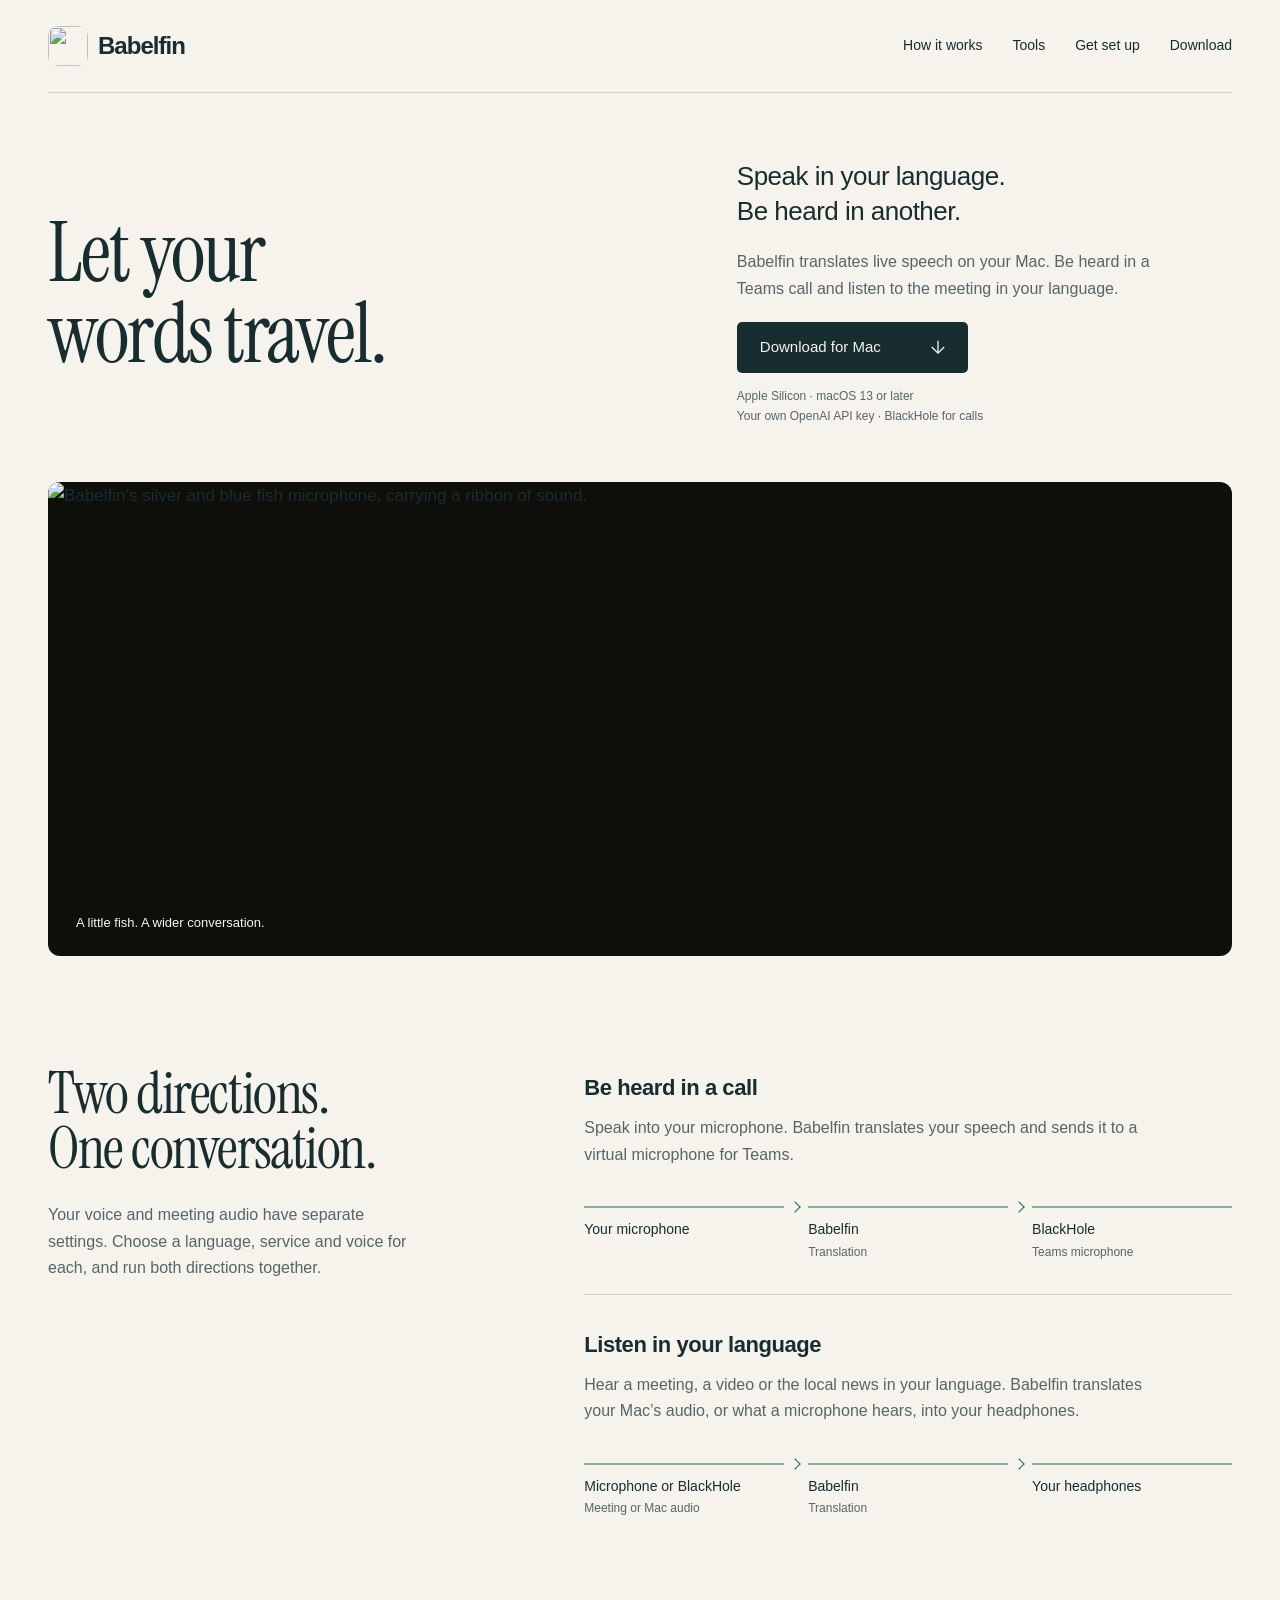
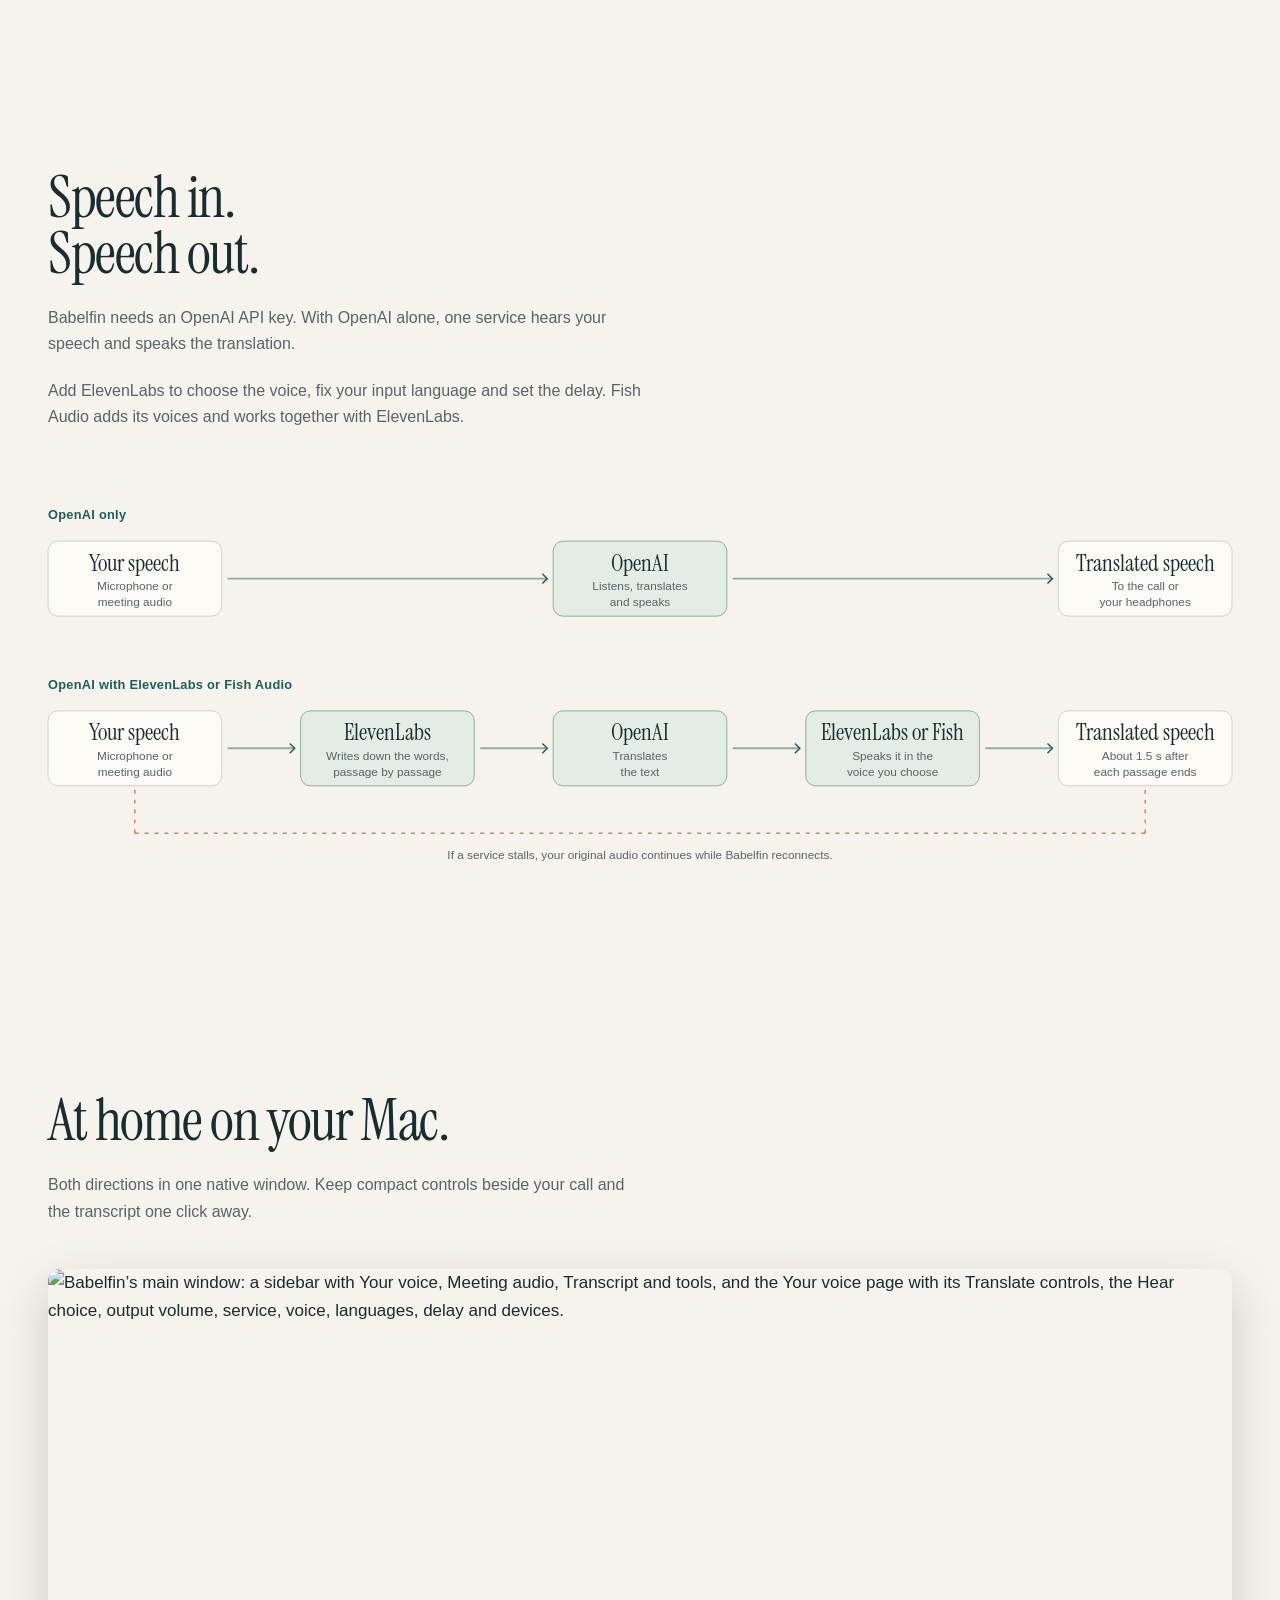
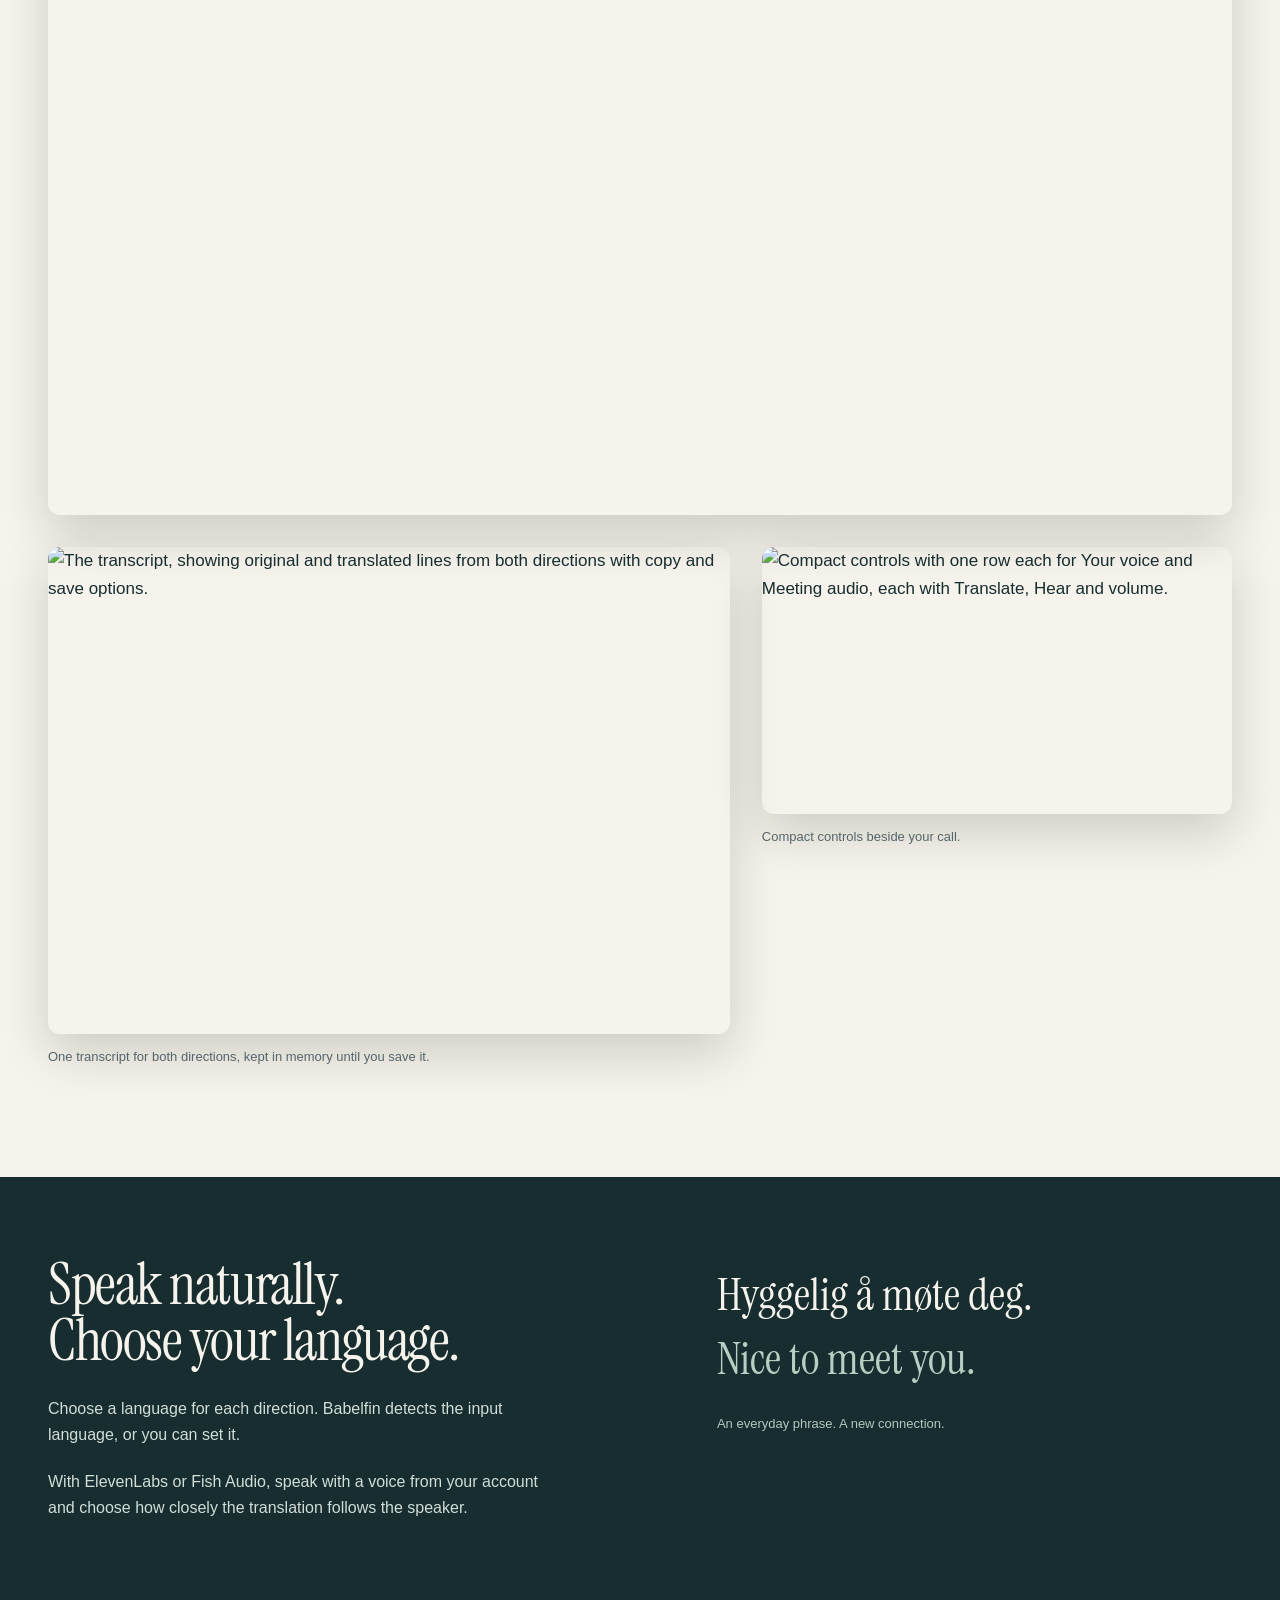
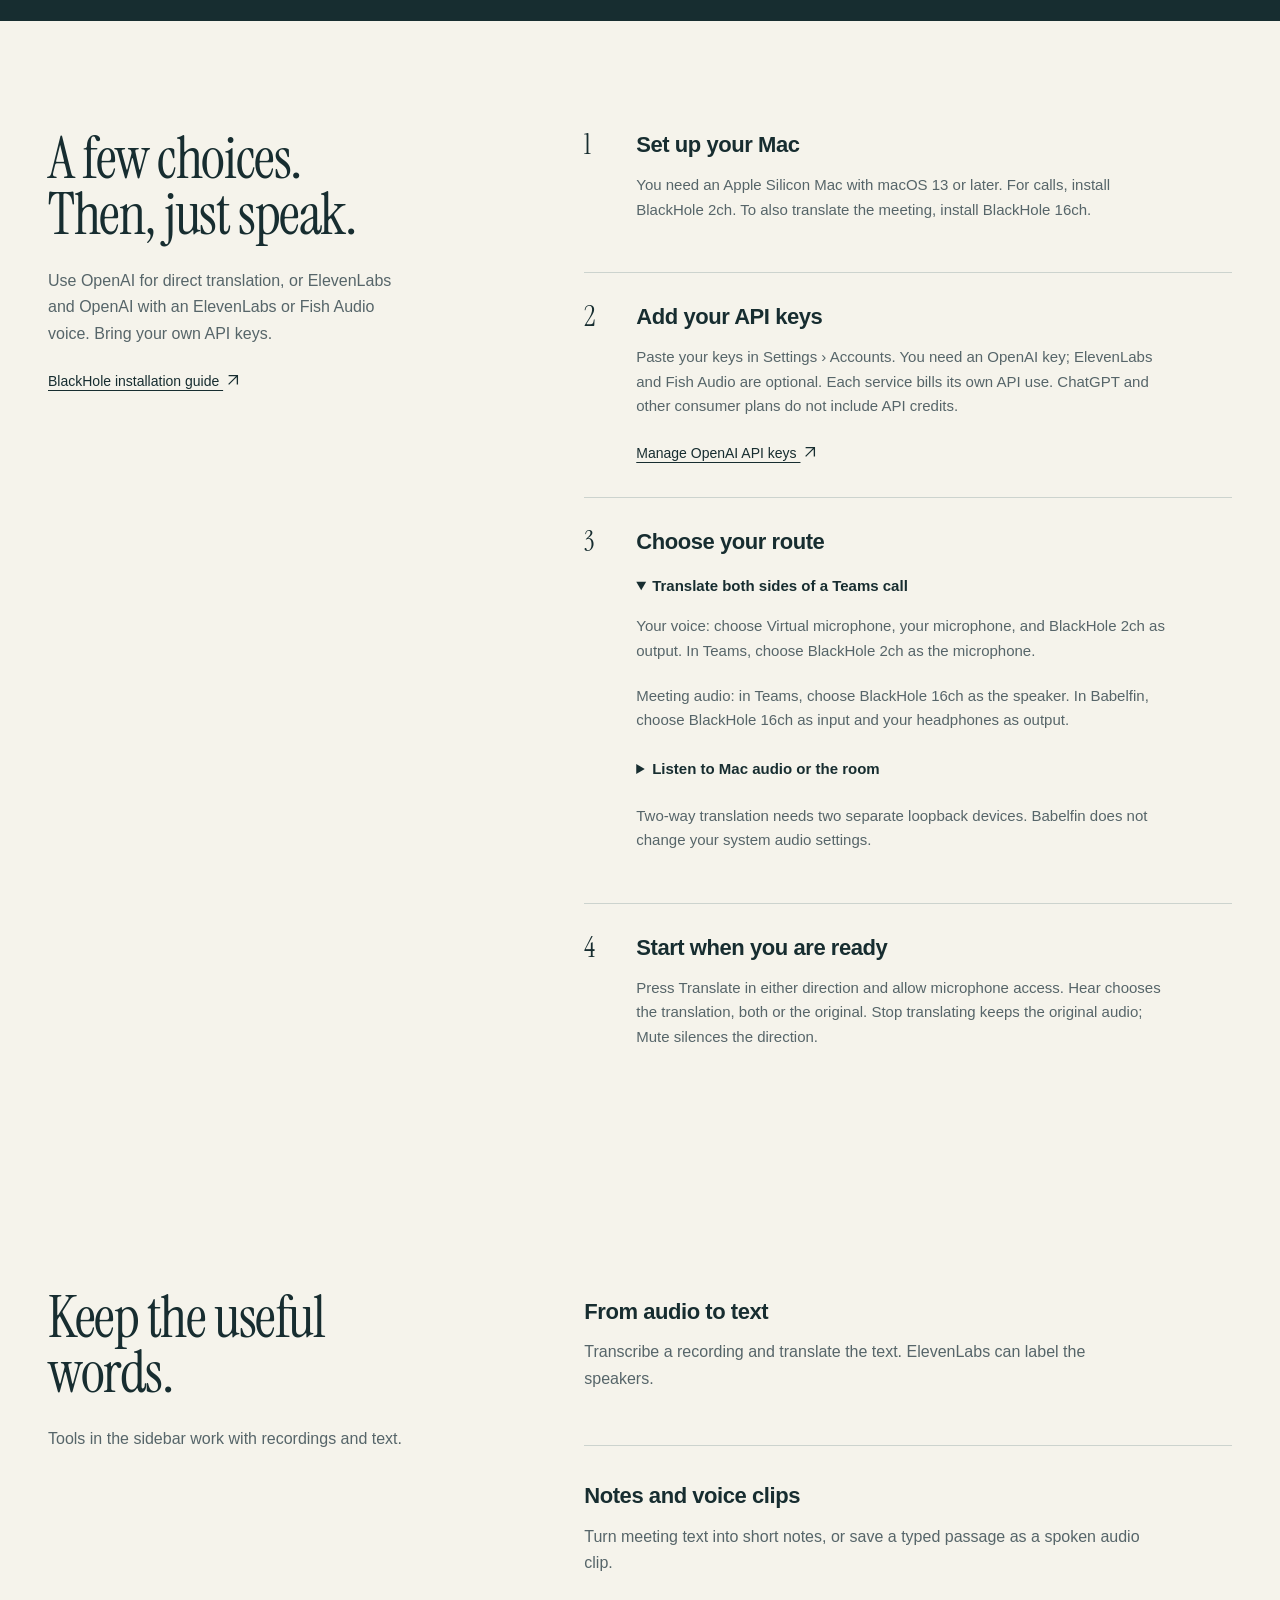
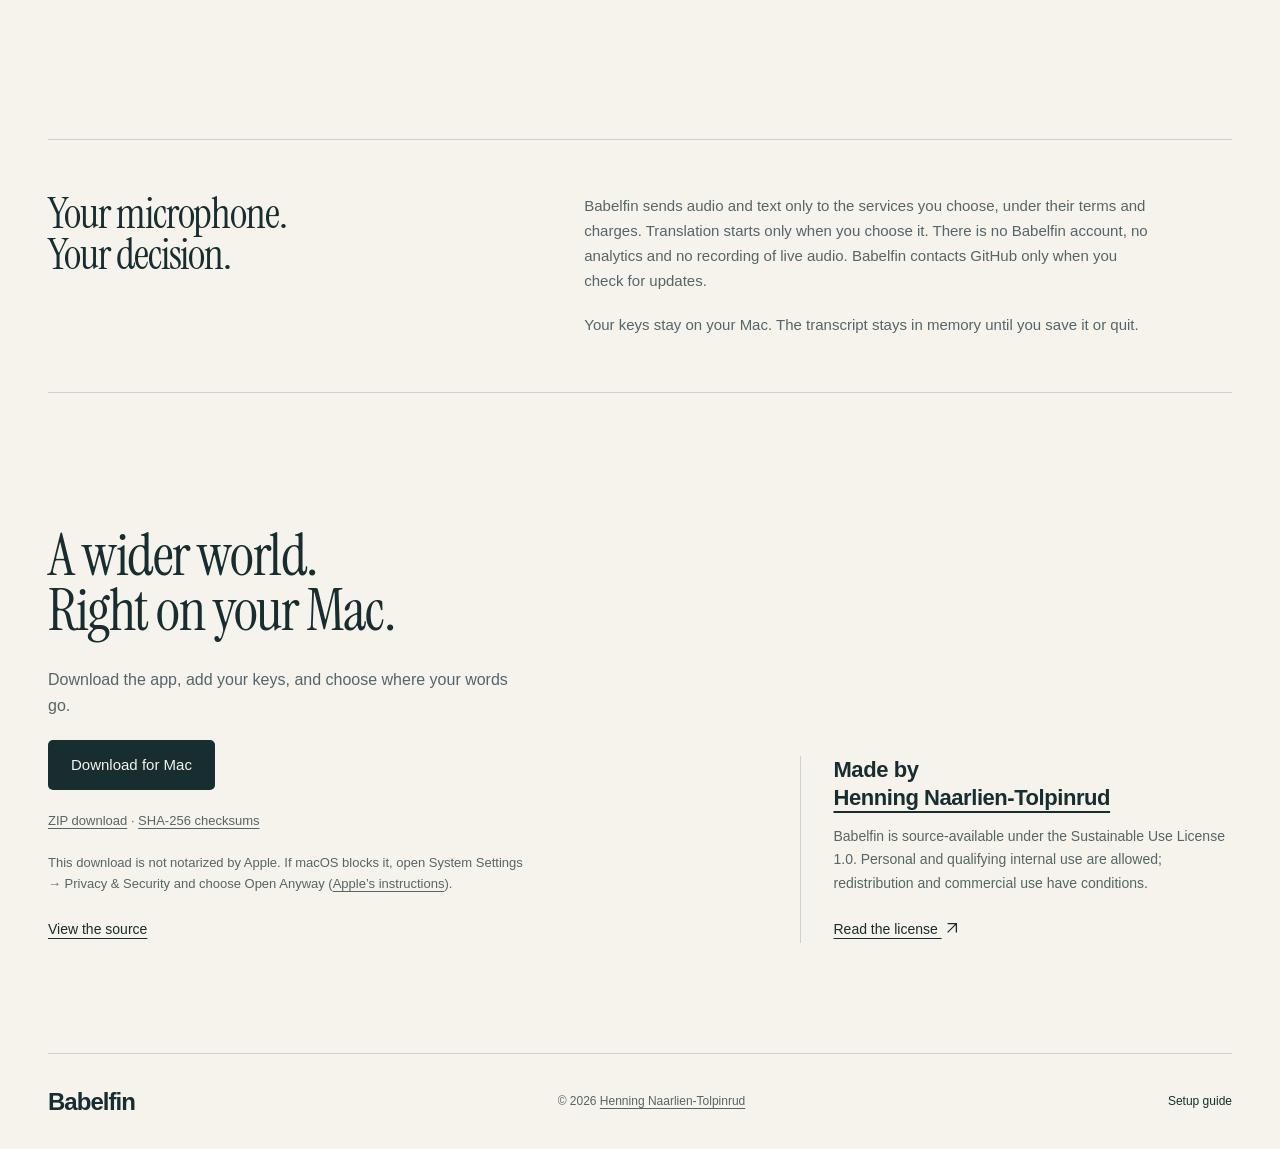
==== site/index.html @ 11cd5588 "Release v0.4.0-build18" ====
<!doctype html>
<html lang="en">
<head>
  <meta charset="utf-8">
  <meta name="viewport" content="width=device-width, initial-scale=1">
  <meta name="description" content="Babelfin translates speech as you speak. A small macOS app for translated microphone audio in Teams, or listening through your headphones.">
  <meta name="theme-color" content="#f5f3eb">
  <meta name="color-scheme" content="light">
  <link rel="canonical" href="https://tm-henningnt.github.io/babelfin/">
  <meta property="og:title" content="Babelfin — Let your words travel.">
  <meta property="og:description" content="Translate your voice and meeting audio with a small, native Mac app.">
  <meta property="og:url" content="https://tm-henningnt.github.io/babelfin/">
  <meta property="og:type" content="website">
  <meta property="og:image" content="https://tm-henningnt.github.io/babelfin/assets/social-card.webp">
  <meta property="og:image:width" content="1200">
  <meta property="og:image:height" content="630">
  <meta property="og:image:alt" content="Babelfin’s silver and blue fish microphone.">
  <meta name="twitter:card" content="summary_large_image">
  <title>Babelfin — Let your words travel.</title>
  <link rel="icon" href="assets/favicon-64.png" type="image/png" sizes="64x64">
  <link rel="apple-touch-icon" href="assets/apple-touch-icon.png" sizes="180x180">
  <link rel="stylesheet" href="styles.css">
</head>
<body>
<a class="skip" href="#main">Skip to content</a>
<header class="masthead wrap">
  <a class="wordmark" href="#" aria-label="Babelfin home"><img src="assets/favicon-64.png" width="40" height="40" alt="">Babelfin</a>
  <nav aria-label="Main navigation"><a href="#how">How it works</a><a href="#tools">Tools</a><a href="#setup">Get set up</a><a href="#release">Download</a></nav>
</header>
<main id="main" tabindex="-1">
  <section class="hero wrap" aria-labelledby="hero-title">
    <div class="hero-copy"><h1 id="hero-title">Let your <span class="heading-line">words travel.</span></h1><div class="hero-intro"><p>Speak in your language.<br>Be heard in another.</p><p class="description">Babelfin translates live speech on your Mac. Be heard in a Teams call and listen to the meeting in your language.</p><a class="button" href="https://github.com/tm-henningnt/babelfin/releases/latest">Download for Mac <svg aria-hidden="true" width="14" height="14" class="down-arrow" viewBox="0 0 16 16" fill="none" stroke="currentColor" stroke-width="1.5"><path d="M3 13 13 3M3 3h10v10"/></svg></a><p class="release-note">Apple Silicon · macOS 13 or later<br>Your own OpenAI API key · BlackHole for calls</p></div></div>
    <figure class="hero-art"><img src="assets/homepage-hero.webp" fetchpriority="high" decoding="async" width="1536" height="1024" alt="Babelfin’s silver and blue fish microphone, carrying a ribbon of sound."><figcaption>A little fish. A wider conversation.</figcaption></figure>
  </section>
  <section id="how" class="how wrap section" aria-labelledby="how-title">
    <div class="section-intro"><h2 id="how-title">Two directions. <span class="heading-line">One conversation.</span></h2><p>Your voice and meeting audio have separate settings. Choose a language, service and voice for each, and run both directions together.</p></div>
    <div class="routes">
      <article><h3>Be heard in a call</h3><p>Speak into your microphone. Babelfin translates your speech and sends it to a virtual microphone for Teams.</p><ol class="signal" aria-label="Teams audio route"><li>Your microphone</li><li>Babelfin <small>Translation</small></li><li>BlackHole <small>Teams microphone</small></li></ol></article>
      <article><h3>Listen in your language</h3><p>Hear a meeting, a video or the local news in your language. Babelfin translates your Mac’s audio, or what a microphone hears, into your headphones.</p><ol class="signal" aria-label="Local listening route"><li>Microphone or BlackHole <small>Meeting or Mac audio</small></li><li>Babelfin <small>Translation</small></li><li>Your headphones</li></ol></article>
    </div>
  </section>
  <section id="loop" class="loop wrap section" aria-labelledby="loop-title"><div class="loop-intro"><h2 id="loop-title">Speech in. <span class="heading-line">Speech out.</span></h2><p>Babelfin needs an OpenAI API key. With OpenAI alone, one service hears your speech and speaks the translation.</p><p>Add ElevenLabs to choose the voice, fix your input language and set the delay. Fish Audio adds its voices and works together with ElevenLabs.</p></div><figure class="loop-figure">
<svg class="loop-wide" viewBox="0 0 1200 400" role="img" aria-labelledby="loop-wide-title loop-wide-desc">
<title id="loop-wide-title">How Babelfin translates speech</title>
<desc id="loop-wide-desc">With OpenAI only, OpenAI hears your speech and speaks the translation. With ElevenLabs or Fish Audio, ElevenLabs writes down your words passage by passage, OpenAI translates the text, and an ElevenLabs or Fish Audio voice speaks it. If a service stalls, the original audio continues while Babelfin reconnects.</desc>
<text class="loop-lane" x="0" y="42">OpenAI only</text>
<text class="loop-lane" x="0" y="214">OpenAI with ElevenLabs or Fish Audio</text>
<line class="loop-wire" x1="182.0" y1="102.0" x2="506.0" y2="102.0"/>
<path class="loop-chevron" d="M501.0 97.0 L506.0 102.0 L501.0 107.0"/>
<g class="loop-dot loop-audio loop-move-x" style="--d:306.0px;animation-delay:0.00s"><circle cx="188.0" cy="102.0" r="4"/></g>
<g class="loop-dot loop-audio loop-move-x" style="--d:306.0px;animation-delay:-0.80s"><circle cx="188.0" cy="102.0" r="4"/></g>
<g class="loop-dot loop-audio loop-move-x" style="--d:306.0px;animation-delay:-1.60s"><circle cx="188.0" cy="102.0" r="4"/></g>
<line class="loop-wire" x1="694.0" y1="102.0" x2="1018.0" y2="102.0"/>
<path class="loop-chevron" d="M1013.0 97.0 L1018.0 102.0 L1013.0 107.0"/>
<g class="loop-dot loop-audio loop-move-x" style="--d:306.0px;animation-delay:0.35s"><circle cx="700.0" cy="102.0" r="4"/></g>
<g class="loop-dot loop-audio loop-move-x" style="--d:306.0px;animation-delay:-0.45s"><circle cx="700.0" cy="102.0" r="4"/></g>
<g class="loop-dot loop-audio loop-move-x" style="--d:306.0px;animation-delay:-1.25s"><circle cx="700.0" cy="102.0" r="4"/></g>
<rect class="loop-node" x="0.0" y="64" width="176" height="76" rx="10"/>
<text class="loop-title" x="88.0" y="94" text-anchor="middle">Your speech</text>
<text class="loop-caption" x="88.0" y="114" text-anchor="middle">Microphone or</text>
<text class="loop-caption" x="88.0" y="130" text-anchor="middle">meeting audio</text>
<rect class="loop-node loop-key" x="512.0" y="64" width="176" height="76" rx="10"/>
<text class="loop-title" x="600.0" y="94" text-anchor="middle">OpenAI</text>
<text class="loop-caption" x="600.0" y="114" text-anchor="middle">Listens, translates</text>
<text class="loop-caption" x="600.0" y="130" text-anchor="middle">and speaks</text>
<rect class="loop-node" x="1024.0" y="64" width="176" height="76" rx="10"/>
<text class="loop-title" x="1112.0" y="94" text-anchor="middle">Translated speech</text>
<text class="loop-caption" x="1112.0" y="114" text-anchor="middle">To the call or</text>
<text class="loop-caption" x="1112.0" y="130" text-anchor="middle">your headphones</text>
<line class="loop-wire" x1="182.0" y1="274.0" x2="250.0" y2="274.0"/>
<path class="loop-chevron" d="M245.0 269.0 L250.0 274.0 L245.0 279.0"/>
<g class="loop-dot loop-audio loop-move-x" style="--d:50.0px;animation-delay:0.00s"><circle cx="188.0" cy="274.0" r="4"/></g>
<g class="loop-dot loop-audio loop-move-x" style="--d:50.0px;animation-delay:-0.80s"><circle cx="188.0" cy="274.0" r="4"/></g>
<g class="loop-dot loop-audio loop-move-x" style="--d:50.0px;animation-delay:-1.60s"><circle cx="188.0" cy="274.0" r="4"/></g>
<line class="loop-wire" x1="438.0" y1="274.0" x2="506.0" y2="274.0"/>
<path class="loop-chevron" d="M501.0 269.0 L506.0 274.0 L501.0 279.0"/>
<g class="loop-dot loop-text loop-move-x" style="--d:50.0px;animation-delay:0.35s"><rect x="435.0" y="271.5" width="18" height="5" rx="2.5"/></g>
<g class="loop-dot loop-text loop-move-x" style="--d:50.0px;animation-delay:-0.45s"><rect x="435.0" y="271.5" width="18" height="5" rx="2.5"/></g>
<g class="loop-dot loop-text loop-move-x" style="--d:50.0px;animation-delay:-1.25s"><rect x="435.0" y="271.5" width="18" height="5" rx="2.5"/></g>
<line class="loop-wire" x1="694.0" y1="274.0" x2="762.0" y2="274.0"/>
<path class="loop-chevron" d="M757.0 269.0 L762.0 274.0 L757.0 279.0"/>
<g class="loop-dot loop-translated loop-move-x" style="--d:50.0px;animation-delay:0.70s"><rect x="691.0" y="271.5" width="18" height="5" rx="2.5"/></g>
<g class="loop-dot loop-translated loop-move-x" style="--d:50.0px;animation-delay:-0.10s"><rect x="691.0" y="271.5" width="18" height="5" rx="2.5"/></g>
<g class="loop-dot loop-translated loop-move-x" style="--d:50.0px;animation-delay:-0.90s"><rect x="691.0" y="271.5" width="18" height="5" rx="2.5"/></g>
<line class="loop-wire" x1="950.0" y1="274.0" x2="1018.0" y2="274.0"/>
<path class="loop-chevron" d="M1013.0 269.0 L1018.0 274.0 L1013.0 279.0"/>
<g class="loop-dot loop-audio loop-move-x" style="--d:50.0px;animation-delay:1.05s"><circle cx="956.0" cy="274.0" r="4"/></g>
<g class="loop-dot loop-audio loop-move-x" style="--d:50.0px;animation-delay:0.25s"><circle cx="956.0" cy="274.0" r="4"/></g>
<g class="loop-dot loop-audio loop-move-x" style="--d:50.0px;animation-delay:-0.55s"><circle cx="956.0" cy="274.0" r="4"/></g>
<rect class="loop-node" x="0.0" y="236" width="176" height="76" rx="10"/>
<text class="loop-title" x="88.0" y="266" text-anchor="middle">Your speech</text>
<text class="loop-caption" x="88.0" y="286" text-anchor="middle">Microphone or</text>
<text class="loop-caption" x="88.0" y="302" text-anchor="middle">meeting audio</text>
<rect class="loop-node loop-key" x="256.0" y="236" width="176" height="76" rx="10"/>
<text class="loop-title" x="344.0" y="266" text-anchor="middle">ElevenLabs</text>
<text class="loop-caption" x="344.0" y="286" text-anchor="middle">Writes down the words,</text>
<text class="loop-caption" x="344.0" y="302" text-anchor="middle">passage by passage</text>
<rect class="loop-node loop-key" x="512.0" y="236" width="176" height="76" rx="10"/>
<text class="loop-title" x="600.0" y="266" text-anchor="middle">OpenAI</text>
<text class="loop-caption" x="600.0" y="286" text-anchor="middle">Translates</text>
<text class="loop-caption" x="600.0" y="302" text-anchor="middle">the text</text>
<rect class="loop-node loop-key" x="768.0" y="236" width="176" height="76" rx="10"/>
<text class="loop-title" x="856.0" y="266" text-anchor="middle">ElevenLabs or Fish</text>
<text class="loop-caption" x="856.0" y="286" text-anchor="middle">Speaks it in the</text>
<text class="loop-caption" x="856.0" y="302" text-anchor="middle">voice you choose</text>
<rect class="loop-node" x="1024.0" y="236" width="176" height="76" rx="10"/>
<text class="loop-title" x="1112.0" y="266" text-anchor="middle">Translated speech</text>
<text class="loop-caption" x="1112.0" y="286" text-anchor="middle">About 1.5 s after</text>
<text class="loop-caption" x="1112.0" y="302" text-anchor="middle">each passage ends</text>
<line class="loop-original" x1="88.0" y1="360" x2="1112.0" y2="360"/>
<line class="loop-original" x1="88.0" y1="316" x2="88.0" y2="360"/>
<line class="loop-original" x1="1112.0" y1="360" x2="1112.0" y2="316"/>
<text class="loop-caption" x="600.0" y="386" text-anchor="middle">If a service stalls, your original audio continues while Babelfin reconnects.</text>
</svg>
<svg class="loop-narrow" viewBox="0 0 340 714" role="img" aria-labelledby="loop-narrow-title loop-narrow-desc">
<title id="loop-narrow-title">How Babelfin translates speech</title>
<desc id="loop-narrow-desc">With OpenAI only, OpenAI hears your speech and speaks the translation. With ElevenLabs or Fish Audio, ElevenLabs writes down your words passage by passage, OpenAI translates the text, and an ElevenLabs or Fish Audio voice speaks it. If a service stalls, the original audio continues while Babelfin reconnects.</desc>
<text class="loop-lane" x="0" y="22">OpenAI only</text>
<text class="loop-lane" x="182" y="22">With ElevenLabs or Fish</text>
<line class="loop-wire" x1="79.0" y1="130" x2="79.0" y2="294"/>
<path class="loop-chevron" d="M74.0 289 L79.0 294 L84.0 289"/>
<g class="loop-dot loop-audio loop-move-y" style="--d:146px;animation-delay:0.00s"><circle cx="79.0" cy="136" r="4"/></g>
<g class="loop-dot loop-audio loop-move-y" style="--d:146px;animation-delay:-0.80s"><circle cx="79.0" cy="136" r="4"/></g>
<g class="loop-dot loop-audio loop-move-y" style="--d:146px;animation-delay:-1.60s"><circle cx="79.0" cy="136" r="4"/></g>
<line class="loop-wire" x1="79.0" y1="390" x2="79.0" y2="554"/>
<path class="loop-chevron" d="M74.0 549 L79.0 554 L84.0 549"/>
<g class="loop-dot loop-audio loop-move-y" style="--d:146px;animation-delay:0.35s"><circle cx="79.0" cy="396" r="4"/></g>
<g class="loop-dot loop-audio loop-move-y" style="--d:146px;animation-delay:-0.45s"><circle cx="79.0" cy="396" r="4"/></g>
<g class="loop-dot loop-audio loop-move-y" style="--d:146px;animation-delay:-1.25s"><circle cx="79.0" cy="396" r="4"/></g>
<rect class="loop-node" x="0" y="40" width="158" height="84" rx="10"/>
<text class="loop-title" x="79.0" y="70" text-anchor="middle">Your speech</text>
<text class="loop-caption" x="79.0" y="90" text-anchor="middle">Microphone or</text>
<text class="loop-caption" x="79.0" y="106" text-anchor="middle">meeting audio</text>
<rect class="loop-node loop-key" x="0" y="300" width="158" height="84" rx="10"/>
<text class="loop-title" x="79.0" y="330" text-anchor="middle">OpenAI</text>
<text class="loop-caption" x="79.0" y="350" text-anchor="middle">Listens, translates</text>
<text class="loop-caption" x="79.0" y="366" text-anchor="middle">and speaks</text>
<rect class="loop-node" x="0" y="560" width="158" height="84" rx="10"/>
<text class="loop-title" x="79.0" y="590" text-anchor="middle">Translated speech</text>
<text class="loop-caption" x="79.0" y="610" text-anchor="middle">To the call or</text>
<text class="loop-caption" x="79.0" y="626" text-anchor="middle">your headphones</text>
<line class="loop-wire" x1="261.0" y1="130" x2="261.0" y2="164"/>
<path class="loop-chevron" d="M256.0 159 L261.0 164 L266.0 159"/>
<g class="loop-dot loop-audio loop-move-y" style="--d:16px;animation-delay:0.00s"><circle cx="261.0" cy="136" r="4"/></g>
<g class="loop-dot loop-audio loop-move-y" style="--d:16px;animation-delay:-0.80s"><circle cx="261.0" cy="136" r="4"/></g>
<g class="loop-dot loop-audio loop-move-y" style="--d:16px;animation-delay:-1.60s"><circle cx="261.0" cy="136" r="4"/></g>
<line class="loop-wire" x1="261.0" y1="260" x2="261.0" y2="294"/>
<path class="loop-chevron" d="M256.0 289 L261.0 294 L266.0 289"/>
<g class="loop-dot loop-text loop-move-y" style="--d:16px;animation-delay:0.35s"><rect x="258.5" y="257" width="5" height="18" rx="2.5"/></g>
<g class="loop-dot loop-text loop-move-y" style="--d:16px;animation-delay:-0.45s"><rect x="258.5" y="257" width="5" height="18" rx="2.5"/></g>
<g class="loop-dot loop-text loop-move-y" style="--d:16px;animation-delay:-1.25s"><rect x="258.5" y="257" width="5" height="18" rx="2.5"/></g>
<line class="loop-wire" x1="261.0" y1="390" x2="261.0" y2="424"/>
<path class="loop-chevron" d="M256.0 419 L261.0 424 L266.0 419"/>
<g class="loop-dot loop-translated loop-move-y" style="--d:16px;animation-delay:0.70s"><rect x="258.5" y="387" width="5" height="18" rx="2.5"/></g>
<g class="loop-dot loop-translated loop-move-y" style="--d:16px;animation-delay:-0.10s"><rect x="258.5" y="387" width="5" height="18" rx="2.5"/></g>
<g class="loop-dot loop-translated loop-move-y" style="--d:16px;animation-delay:-0.90s"><rect x="258.5" y="387" width="5" height="18" rx="2.5"/></g>
<line class="loop-wire" x1="261.0" y1="520" x2="261.0" y2="554"/>
<path class="loop-chevron" d="M256.0 549 L261.0 554 L266.0 549"/>
<g class="loop-dot loop-audio loop-move-y" style="--d:16px;animation-delay:1.05s"><circle cx="261.0" cy="526" r="4"/></g>
<g class="loop-dot loop-audio loop-move-y" style="--d:16px;animation-delay:0.25s"><circle cx="261.0" cy="526" r="4"/></g>
<g class="loop-dot loop-audio loop-move-y" style="--d:16px;animation-delay:-0.55s"><circle cx="261.0" cy="526" r="4"/></g>
<rect class="loop-node" x="182" y="40" width="158" height="84" rx="10"/>
<text class="loop-title" x="261.0" y="70" text-anchor="middle">Your speech</text>
<text class="loop-caption" x="261.0" y="90" text-anchor="middle">Microphone or</text>
<text class="loop-caption" x="261.0" y="106" text-anchor="middle">meeting audio</text>
<rect class="loop-node loop-key" x="182" y="170" width="158" height="84" rx="10"/>
<text class="loop-title" x="261.0" y="200" text-anchor="middle">ElevenLabs</text>
<text class="loop-caption" x="261.0" y="220" text-anchor="middle">Writes down the words,</text>
<text class="loop-caption" x="261.0" y="236" text-anchor="middle">passage by passage</text>
<rect class="loop-node loop-key" x="182" y="300" width="158" height="84" rx="10"/>
<text class="loop-title" x="261.0" y="330" text-anchor="middle">OpenAI</text>
<text class="loop-caption" x="261.0" y="350" text-anchor="middle">Translates</text>
<text class="loop-caption" x="261.0" y="366" text-anchor="middle">the text</text>
<rect class="loop-node loop-key" x="182" y="430" width="158" height="84" rx="10"/>
<text class="loop-title" x="261.0" y="460" text-anchor="middle">ElevenLabs or Fish</text>
<text class="loop-caption" x="261.0" y="480" text-anchor="middle">Speaks it in the</text>
<text class="loop-caption" x="261.0" y="496" text-anchor="middle">voice you choose</text>
<rect class="loop-node" x="182" y="560" width="158" height="84" rx="10"/>
<text class="loop-title" x="261.0" y="590" text-anchor="middle">Translated speech</text>
<text class="loop-caption" x="261.0" y="610" text-anchor="middle">About 1.5 s after</text>
<text class="loop-caption" x="261.0" y="626" text-anchor="middle">each passage ends</text>
<text class="loop-caption" x="170.0" y="674" text-anchor="middle">If a service stalls, your original</text>
<text class="loop-caption" x="170.0" y="690" text-anchor="middle">audio continues while Babelfin reconnects.</text>
</svg>
</figure></section>
  <section id="app" class="app-shots wrap section" aria-labelledby="app-title"><div class="shots-intro"><h2 id="app-title">At home on your Mac.</h2><p>Both directions in one native window. Keep compact controls beside your call and the transcript one click away.</p></div><figure class="shot"><img src="assets/screenshot-main.webp" loading="lazy" decoding="async" width="1960" height="1400" alt="Babelfin’s main window: a sidebar with Your voice, Meeting audio, Transcript and tools, and the Your voice page with its Translate controls, the Hear choice, output volume, service, voice, languages, delay and devices."></figure><div class="shot-row"><figure class="shot"><img src="assets/screenshot-transcript.webp" loading="lazy" decoding="async" width="1960" height="1400" alt="The transcript, showing original and translated lines from both directions with copy and save options."><figcaption>One transcript for both directions, kept in memory until you save it.</figcaption></figure><figure class="shot"><img src="assets/screenshot-compact.webp" loading="lazy" decoding="async" width="880" height="500" alt="Compact controls with one row each for Your voice and Meeting audio, each with Translate, Hear and volume."><figcaption>Compact controls beside your call.</figcaption></figure></div></section>
  <section class="language-band" aria-labelledby="languages-title"><div class="wrap language-inner"><div><h2 id="languages-title">Speak naturally. <span class="heading-line">Choose your language.</span></h2><p>Choose a language for each direction. Babelfin detects the input language, or you can set it.</p><p>With ElevenLabs or Fish Audio, speak with a voice from your account and choose how closely the translation follows the speaker.</p></div><div class="translation-example"><p lang="no">Hyggelig å møte deg.</p><p lang="en">Nice to meet you.</p><p class="small">An everyday phrase. A new connection.</p></div></div></section>
  <section id="setup" class="setup wrap section" aria-labelledby="setup-title">
    <div class="section-intro"><h2 id="setup-title">A few choices. <span class="heading-line">Then, just speak.</span></h2><p>Use OpenAI for direct translation, or ElevenLabs and OpenAI with an ElevenLabs or Fish Audio voice. Bring your own API keys.</p><a class="text-link" href="https://github.com/ExistentialAudio/BlackHole#installation-instructions">BlackHole installation guide <svg aria-hidden="true" width="14" height="14" viewBox="0 0 16 16" fill="none" stroke="currentColor" stroke-width="1.5"><path d="M3 13 13 3M3 3h10v10"/></svg></a></div>
    <div class="steps"><article><span class="step-number" aria-hidden="true">1</span><div><h3>Set up your Mac</h3><p>You need an Apple Silicon Mac with macOS 13 or later. For calls, install BlackHole 2ch. To also translate the meeting, install BlackHole 16ch.</p></div></article><article><span class="step-number" aria-hidden="true">2</span><div><h3>Add your API keys</h3><p>Paste your keys in Settings › Accounts. You need an OpenAI key; ElevenLabs and Fish Audio are optional. Each service bills its own API use. ChatGPT and other consumer plans do not include API credits.</p><a class="text-link" href="https://platform.openai.com/api-keys">Manage OpenAI API keys <svg aria-hidden="true" width="14" height="14" viewBox="0 0 16 16" fill="none" stroke="currentColor" stroke-width="1.5"><path d="M3 13 13 3M3 3h10v10"/></svg></a></div></article><article><span class="step-number" aria-hidden="true">3</span><div><h3>Choose your route</h3><details open><summary>Translate both sides of a Teams call</summary><p>Your voice: choose Virtual microphone, your microphone, and BlackHole 2ch as output. In Teams, choose BlackHole 2ch as the microphone.</p><p>Meeting audio: in Teams, choose BlackHole 16ch as the speaker. In Babelfin, choose BlackHole 16ch as input and your headphones as output.</p></details><details><summary>Listen to Mac audio or the room</summary><p>Under Meeting audio, choose your headphones as output. To translate a video or other Mac audio, send it to BlackHole and choose BlackHole as input. To translate a TV or radio in the room, choose your microphone.</p></details><p class="small">Two-way translation needs two separate loopback devices. Babelfin does not change your system audio settings.</p></div></article><article><span class="step-number" aria-hidden="true">4</span><div><h3>Start when you are ready</h3><p>Press Translate in either direction and allow microphone access. Hear chooses the translation, both or the original. Stop translating keeps the original audio; Mute silences the direction.</p></div></article></div>
  </section>
  <section id="tools" class="tools wrap section" aria-labelledby="tools-title"><div class="section-intro"><h2 id="tools-title">Keep the useful words.</h2><p>Tools in the sidebar work with recordings and text.</p></div><div class="routes"><article><h3>From audio to text</h3><p>Transcribe a recording and translate the text. ElevenLabs can label the speakers.</p></article><article><h3>Notes and voice clips</h3><p>Turn meeting text into short notes, or save a typed passage as a spoken audio clip.</p></article></div></section>
  <section class="privacy wrap" aria-labelledby="privacy-title"><h2 id="privacy-title">Your microphone. <span class="heading-line">Your decision.</span></h2><div><p>Babelfin sends audio and text only to the services you choose, under their terms and charges. Translation starts only when you choose it. There is no Babelfin account, no analytics and no recording of live audio. Babelfin contacts GitHub only when you check for updates.</p><p>Your keys stay on your Mac. The transcript stays in memory until you save it or quit.</p></div></section>
  <section id="release" class="release wrap section" aria-labelledby="release-title"><div><h2 id="release-title">A wider world. <span class="heading-line">Right on your Mac.</span></h2><p>Download the app, add your keys, and choose where your words go.</p><p><a class="button" href="https://github.com/tm-henningnt/babelfin/releases/latest">Download for Mac</a></p><p class="small"><a href="https://github.com/tm-henningnt/babelfin/releases/latest#zip">ZIP download</a> · <a href="https://github.com/tm-henningnt/babelfin/releases/latest#checksums">SHA-256 checksums</a></p><p class="small" data-release-security>This download is not notarized by Apple. If macOS blocks it, open System Settings → Privacy &amp; Security and choose Open Anyway (<a href="https://support.apple.com/102445">Apple’s instructions</a>).</p><a class="text-link" href="https://github.com/tm-henningnt/babelfin">View the source</a></div><aside><h3>Made by <span class="heading-line"><a href="https://henning.tolpinrud.no/">Henning Naarlien-Tolpinrud</a></span></h3><p>Babelfin is source-available under the Sustainable Use License 1.0. Personal and qualifying internal use are allowed; redistribution and commercial use have conditions.</p><a class="text-link" href="LICENSE.txt">Read the license <svg aria-hidden="true" width="14" height="14" viewBox="0 0 16 16" fill="none" stroke="currentColor" stroke-width="1.5"><path d="M3 13 13 3M3 3h10v10"/></svg></a></aside></section>
</main>
<footer class="wrap"><a class="wordmark" href="#">Babelfin</a><p>© 2026 <a href="https://henning.tolpinrud.no/">Henning Naarlien-Tolpinrud</a></p><a href="#setup">Setup guide</a></footer>
</body>
</html>
---- site/styles.css ----
@font-face{font-family:Instrument Serif;src:url(fonts/InstrumentSerif-Regular.ttf) format('truetype');font-display:swap;font-style:normal;font-weight:400}
:root{--paper:#f5f3eb;--ink:#172d30;--muted:#566569;--line:#ccd3ce;--teal:#215e60;--light:#e3ece5;--serif:"Instrument Serif",serif;--sans:-apple-system,BlinkMacSystemFont,"Segoe UI",sans-serif}
*{box-sizing:border-box}html{scroll-behavior:smooth;scroll-padding-top:2rem}body{margin:0;background:var(--paper);color:var(--ink);font:17px/1.65 var(--sans);-webkit-font-smoothing:antialiased}a{color:inherit;text-underline-offset:.25em}a:hover{color:var(--teal)}a:focus-visible,summary:focus-visible{outline:3px solid #b46c22;outline-offset:5px}::selection{background:#d3dfd2}.wrap{width:min(1280px,calc(100% - 96px));margin-inline:auto}.skip{position:absolute;top:-100px;left:20px;padding:10px;background:var(--paper);z-index:5}.skip:focus{top:10px}.masthead{display:flex;justify-content:space-between;align-items:center;padding-block:26px;border-bottom:1px solid var(--line)}.wordmark{display:inline-flex;gap:10px;align-items:center;text-decoration:none;font-size:24px;font-weight:650;letter-spacing:-.04em}.wordmark img{border-radius:10px}nav{display:flex;gap:30px;font-size:14px}nav a{text-decoration:none}nav a:hover{text-decoration:underline}.hero{padding-top:66px}.hero-copy{display:grid;grid-template-columns:1.2fr 1fr;gap:8%;align-items:center;margin-bottom:56px}h1,h2{font-family:var(--serif);font-weight:400;line-height:.96;letter-spacing:-.025em;margin:0}h1{font-size:clamp(4rem,6.6vw,6rem)}h2{font-size:clamp(2.8rem,4.5vw,4.5rem)}h3{font-size:22px;font-weight:550;line-height:1.25;margin:0 0 14px;letter-spacing:-.02em}p{margin:0 0 20px}.hero-intro>p:first-child{font-size:26px;line-height:1.35;letter-spacing:-.02em}.description{color:var(--muted);max-width:440px;font-size:16px}.button{display:inline-flex;gap:50px;align-items:center;background:var(--ink);color:var(--paper);padding:13px 23px;border-radius:5px;text-decoration:none;font-size:15px}.button:hover{background:var(--teal);color:white}.release-note{color:var(--muted);font-size:12px;margin:14px 0 0}.hero-art{margin:0;position:relative;overflow:hidden;border-radius:12px;background:#0e0e0a}.hero-art img{display:block;width:100%;height:clamp(280px,37vw,490px);object-fit:cover;object-position:center 53%}.hero-art figcaption{position:absolute;left:28px;bottom:22px;color:#faf6e7;font-size:13px}.section{padding-block:110px}.section-intro{max-width:365px}.section-number{font-size:13px;color:var(--muted);display:block;margin-bottom:22px}.section-intro h2{margin-bottom:26px}.section-intro p{color:var(--muted);font-size:16px}.how,.setup,.tools{display:grid;grid-template-columns:1fr 1.55fr;gap:10%}.routes article{padding:8px 0 33px}.routes article+article{border-top:1px solid var(--line);padding-top:36px}.routes article>p{max-width:570px;color:var(--muted);font-size:16px}.signal{list-style:none;padding:18px 0 0;display:flex;margin:0;gap:24px;justify-content:space-between;font-size:14px}.signal li{position:relative;flex:1;border-top:2px solid #8cae9f;padding-top:12px;line-height:1.4}.signal li+li:before{content:'';position:absolute;top:-5px;left:-17px;width:7px;height:7px;border-top:1px solid var(--teal);border-right:1px solid var(--teal);transform:rotate(45deg)}small{display:block;color:var(--muted);font-size:12px;margin-top:4px}.language-band{background:var(--ink);color:var(--paper)}.language-inner{display:grid;grid-template-columns:1fr 1fr;gap:13%;padding-block:80px}.language-inner h2{margin-bottom:28px}.language-inner p{font-size:16px;color:#d1ddd7}.language-inner>div:last-child{padding-top:12px}.language-inner .language-list{font-family:var(--serif);font-size:34px;line-height:1.35;color:#f5f3eb;margin-bottom:34px}.language-inner .small{color:#b4c6bf;font-size:13px}.language-inner a:hover{color:#fff}.text-link{font-size:14px;text-decoration-thickness:1px}.steps article{display:flex;gap:24px;padding-bottom:30px;margin-bottom:30px;border-bottom:1px solid var(--line)}.steps article:last-child{padding-bottom:0;margin-bottom:0;border:0}.step-number{flex:0 0 28px;font-family:var(--serif);font-size:28px;line-height:1}.steps p{color:var(--muted);font-size:15px}.small{font-size:13px;line-height:1.65;color:var(--muted)}details{margin-bottom:18px}summary{cursor:pointer;font-size:15px;font-weight:550;line-height:1.5;padding-block:5px}details p{margin-top:12px}details .small{margin-bottom:0}.privacy{border-block:1px solid var(--line);padding-block:54px;display:grid;grid-template-columns:1fr 1.55fr;gap:10%}.privacy h2{font-size:42px}.privacy p{color:var(--muted);font-size:15px;max-width:570px}.privacy p:last-child{margin:0}.release{display:grid;grid-template-columns:1.25fr 1fr;gap:18%}.release h2{margin:25px 0 28px}.release>div>p{max-width:480px;font-size:16px;color:var(--muted)}.release .small{font-size:13px}.status{display:inline-flex;align-items:center;gap:9px;font-size:13px}.status>span{width:7px;height:7px;border-radius:50%;background:#997335}.release aside{align-self:end;border-left:1px solid var(--line);padding-left:32px}.release aside p{font-size:14px;color:var(--muted)}footer{border-top:1px solid var(--line);display:flex;align-items:center;justify-content:space-between;padding-block:28px;font-size:12px}footer p{margin:0;color:var(--muted)}footer>a:last-child{text-decoration:none}.shots-intro{max-width:600px;margin-bottom:44px}.shots-intro h2{margin-bottom:24px}.shots-intro p{color:var(--muted);font-size:16px}.shot{margin:0}.shot img{display:block;width:100%;height:auto;border-radius:12px;box-shadow:0 18px 50px rgba(22,28,24,.18)}.shot figcaption{color:var(--muted);font-size:13px;margin-top:12px}.shot-row{display:grid;grid-template-columns:1.45fr 1fr;gap:32px;margin-top:32px;align-items:start}
@media(min-width:1500px){.hero-copy{gap:12%}}
@media(max-width:850px){.wrap{width:calc(100% - 48px)}nav{gap:18px}.hero-copy{gap:8%}h1{font-size:4.7rem}.hero-intro>p:first-child{font-size:22px}.hero-art img{height:360px}.section{padding-block:76px}.how,.setup,.tools{grid-template-columns:1fr 1.35fr;gap:7%}.language-inner{gap:8%}.signal{gap:15px;font-size:12px}.signal li+li:before{left:-16px}.release{gap:10%}.language-inner .language-list{font-size:29px}}
@media(max-width:600px){.wrap{width:calc(100% - 40px)}.masthead{padding-block:19px}.wordmark{font-size:22px}.wordmark img{width:34px;height:34px}nav{gap:18px;font-size:12px}nav a:first-child{display:none}.hero{padding-top:42px}.hero-copy{display:block;margin-bottom:32px}h1{font-size:clamp(3.6rem,17vw,4.9rem);margin-bottom:28px}.hero-intro>p:first-child{font-size:23px}.description{font-size:15px}.hero-art{margin-inline:-20px;border-radius:0}.hero-art img{height:300px;object-position:60% center}.hero-art figcaption{left:20px;bottom:17px;font-size:11px}.section{padding-block:60px}.how,.setup,.tools,.language-inner,.privacy,.release{display:block}.section-intro{max-width:none;margin-bottom:36px}h2{font-size:3.4rem}.routes article{padding:0 0 28px}.routes article+article{padding-top:28px}.signal{gap:20px;font-size:12px}.language-inner{padding-block:56px}.language-inner>div:last-child{padding-top:12px}.language-inner .language-list{font-size:31px}.steps article{gap:18px}.privacy{padding-block:36px}.privacy h2{font-size:38px;margin-bottom:24px}.release aside{margin-top:42px;padding:26px 0 0;border-left:0;border-top:1px solid var(--line)}footer{flex-wrap:wrap;gap:18px}footer p{order:3;flex-basis:100%;font-size:11px}.shot-row{grid-template-columns:1fr;gap:24px}.shot img{border-radius:8px}}
@media(prefers-reduced-motion:reduce){html{scroll-behavior:auto}}

.text-link svg,nav svg{vertical-align:-1px;margin-left:3px}.down-arrow{transform:rotate(135deg)}html{scrollbar-color:#8cae9f var(--paper)}

.language-inner .translation-example>p:not(.small){font-family:var(--serif);font-size:clamp(2.3rem,3.5vw,3.2rem);line-height:1.2;color:var(--paper);margin-bottom:10px}.language-inner .translation-example>p:nth-child(2){color:#b7cfc3}.translation-example .small{margin-top:26px}

.heading-line{display:block}.steps p{max-width:65ch}.release code{overflow-wrap:anywhere;font-size:.9em}.language-band a:focus-visible{outline-color:var(--paper)}
.loop-intro{max-width:600px;margin-bottom:48px}.loop-intro h2{margin-bottom:24px}.loop-intro p{color:var(--muted);font-size:16px}.loop-figure{margin:0}.loop-figure svg{display:block;width:100%;height:auto;overflow:visible}.loop-figure .loop-narrow{display:none}.loop-node{fill:#fbfaf5;stroke:var(--line)}.loop-key{fill:var(--light);stroke:#8cae9f}.loop-title{font-family:var(--serif);font-size:23px;fill:var(--ink)}.loop-caption{font-family:var(--sans);font-size:12px;fill:var(--muted)}.loop-lane{font-family:var(--sans);font-size:13px;font-weight:600;fill:var(--teal);letter-spacing:.02em}.loop-wire{stroke:#8cae9f;stroke-width:2}.loop-chevron{fill:none;stroke:var(--teal);stroke-width:1.5}.loop-original{fill:none;stroke:#b46c22;stroke-width:1.5;stroke-dasharray:4 6;opacity:.75;animation:loop-dash 1.4s linear infinite}.loop-audio{fill:var(--teal)}.loop-text{fill:var(--muted)}.loop-translated{fill:#b46c22}.loop-dot{opacity:0;animation-duration:2.4s;animation-timing-function:linear;animation-iteration-count:infinite}.loop-move-x{animation-name:loop-x}.loop-move-y{animation-name:loop-y}
@keyframes loop-x{0%{transform:translateX(0);opacity:0}12%,88%{opacity:1}100%{transform:translateX(var(--d));opacity:0}}
@keyframes loop-y{0%{transform:translateY(0);opacity:0}12%,88%{opacity:1}100%{transform:translateY(var(--d));opacity:0}}
@keyframes loop-dash{to{stroke-dashoffset:-20}}
@media(max-width:850px){.loop-figure .loop-wide{display:none}.loop-figure .loop-narrow{display:block;max-width:420px;margin-inline:auto}}
@media(prefers-reduced-motion:reduce){.loop-dot{animation:none;opacity:0}.loop-original{animation:none}}
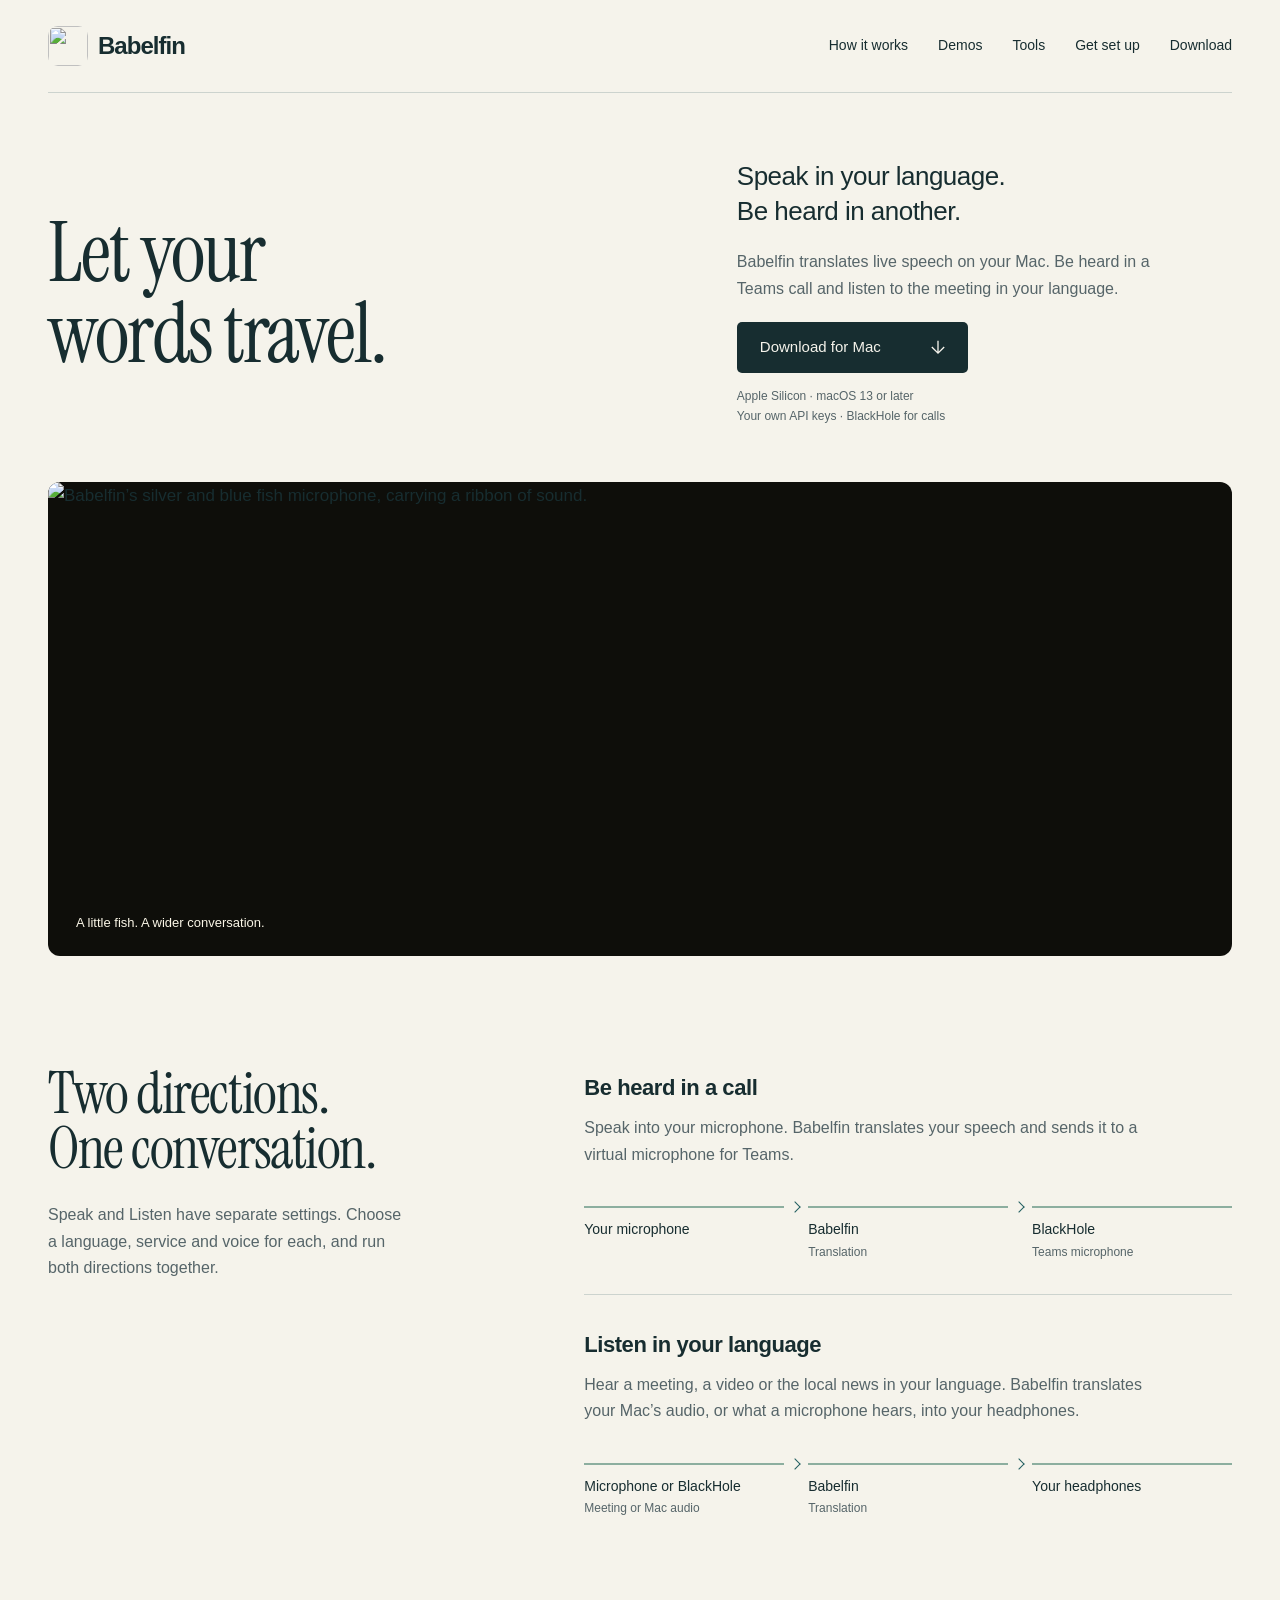
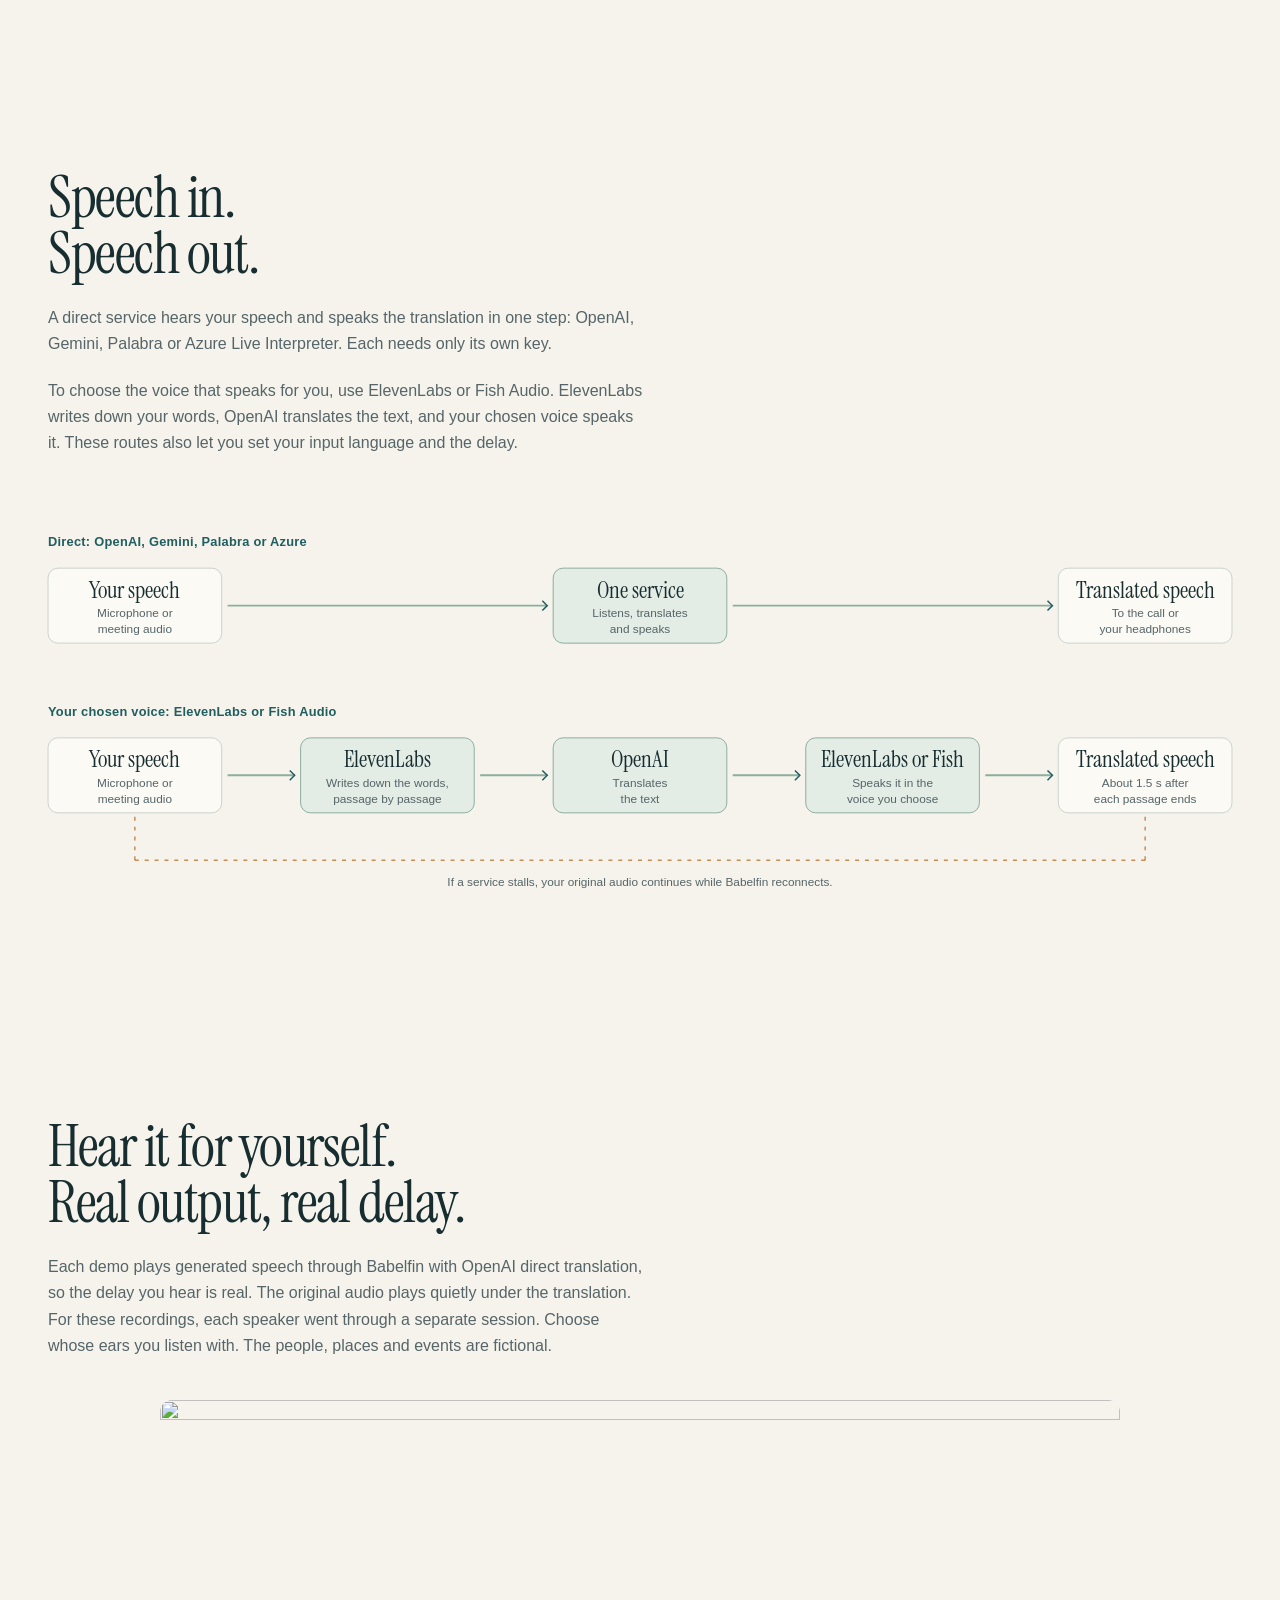
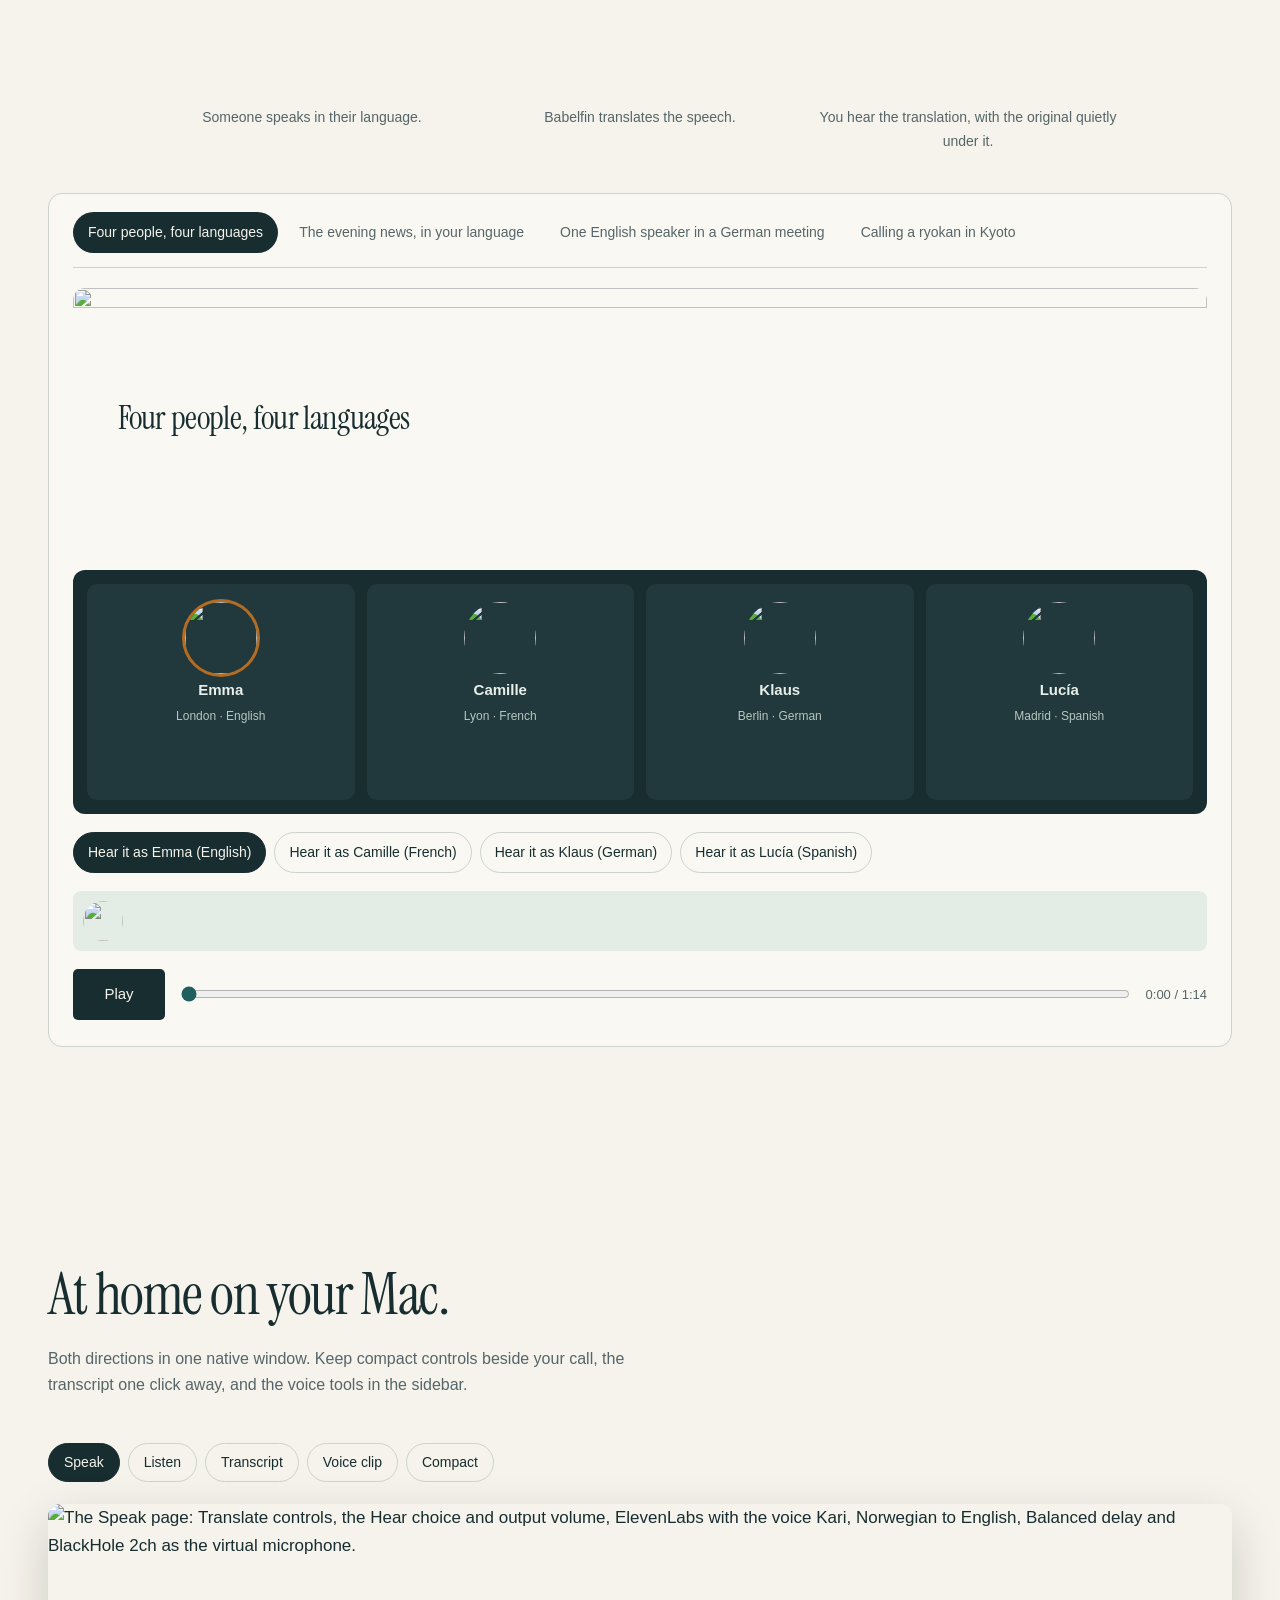
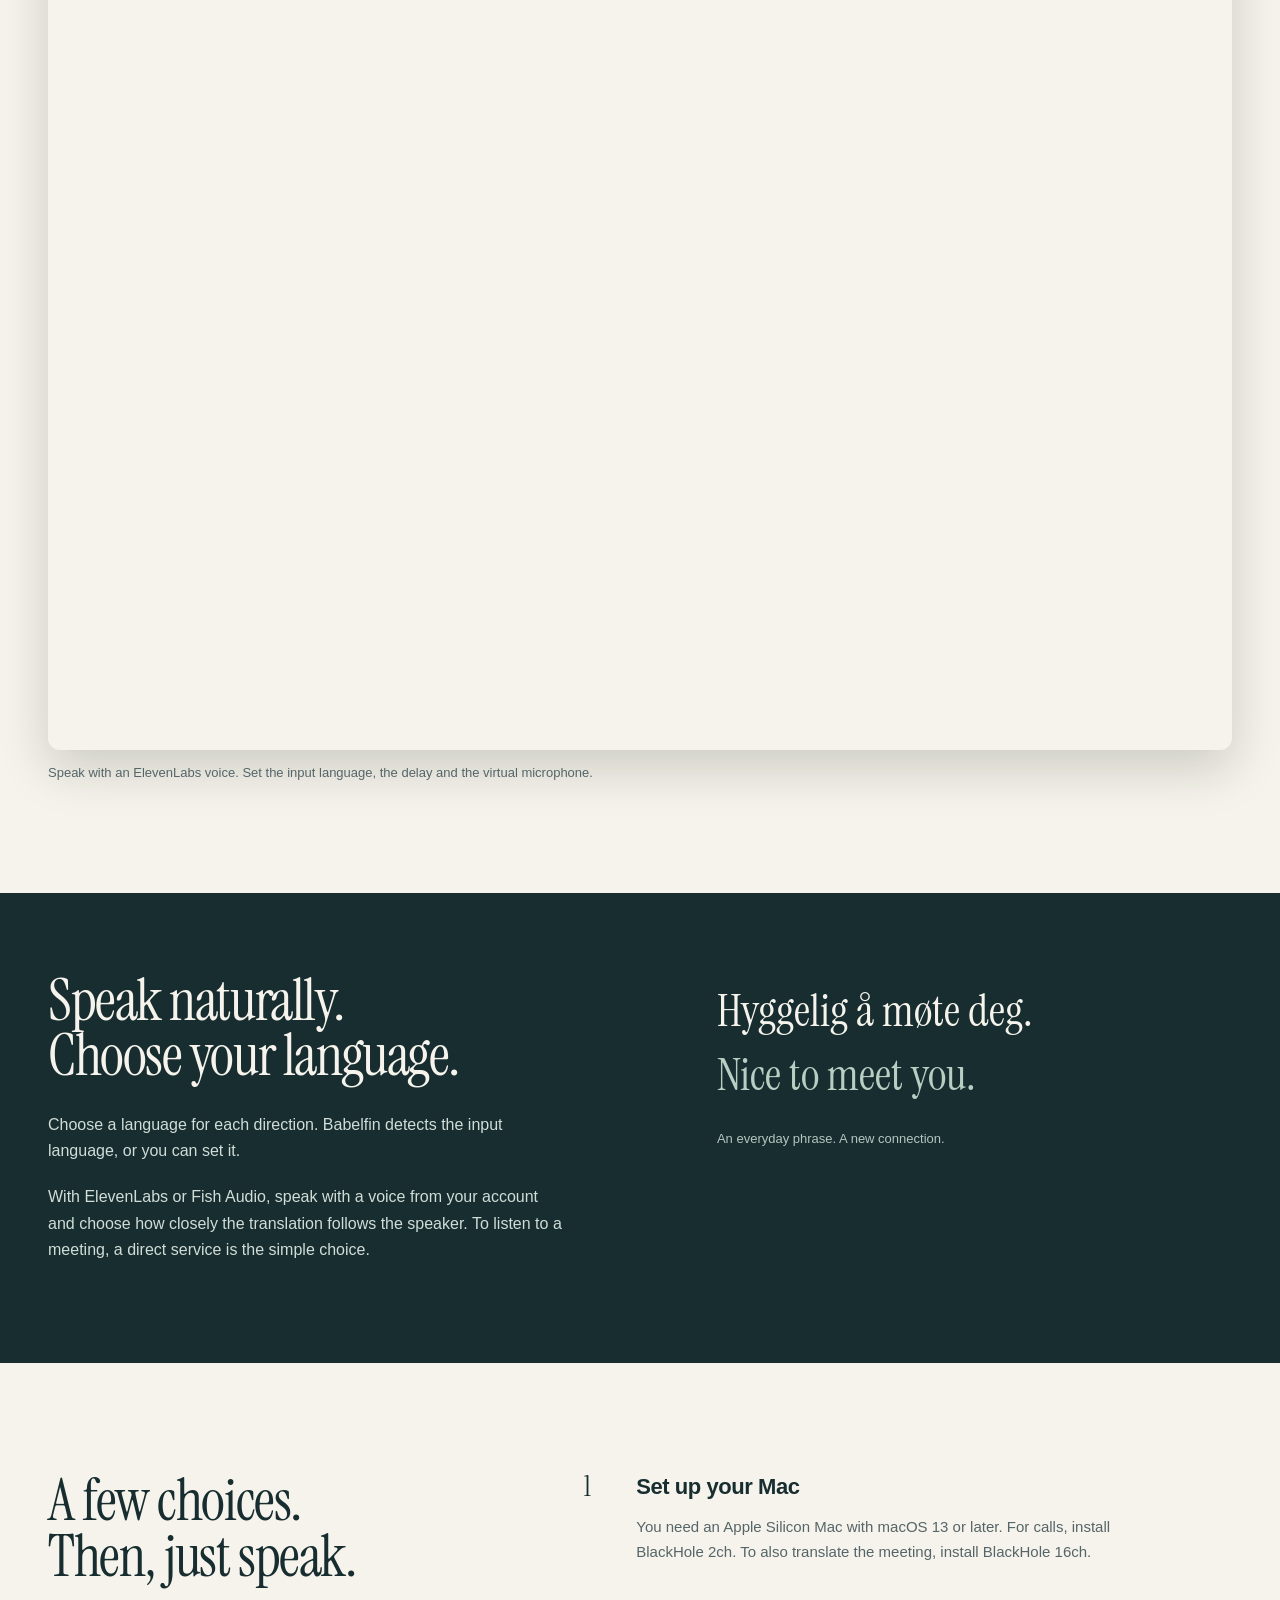
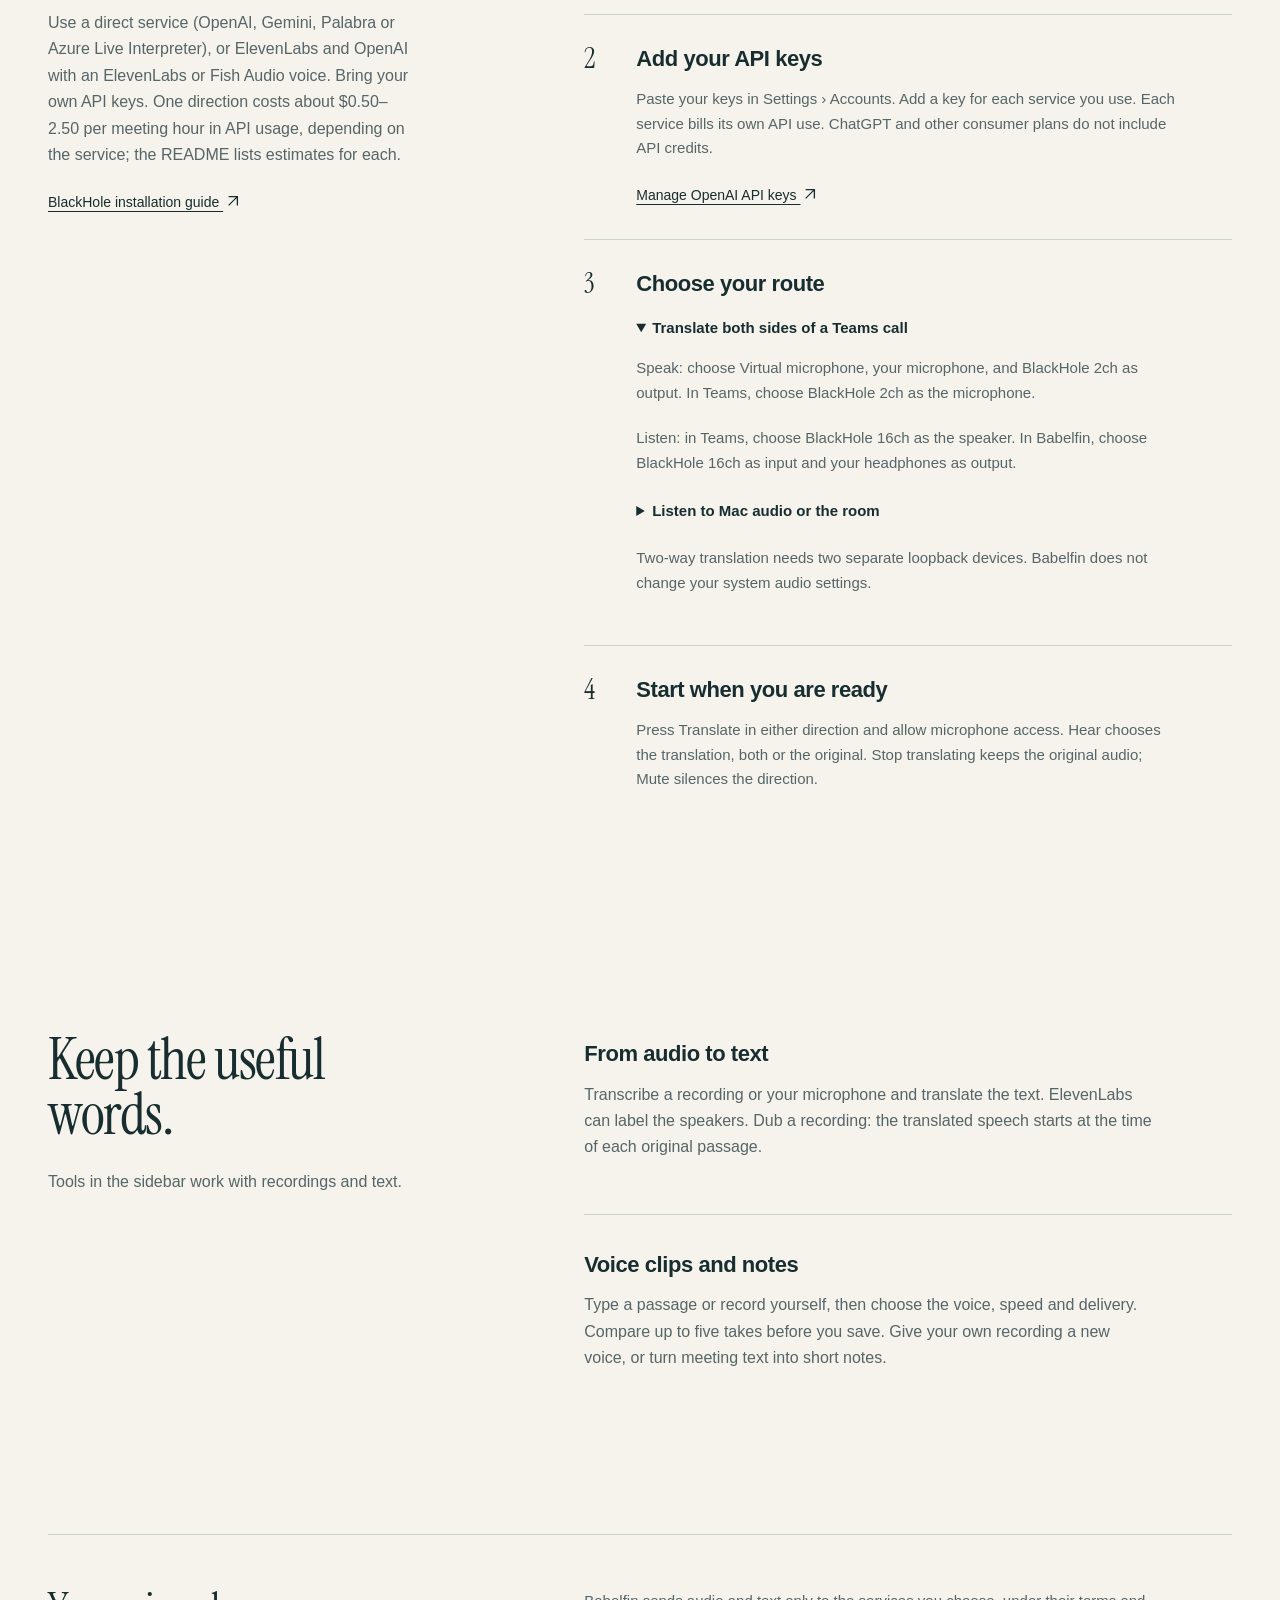
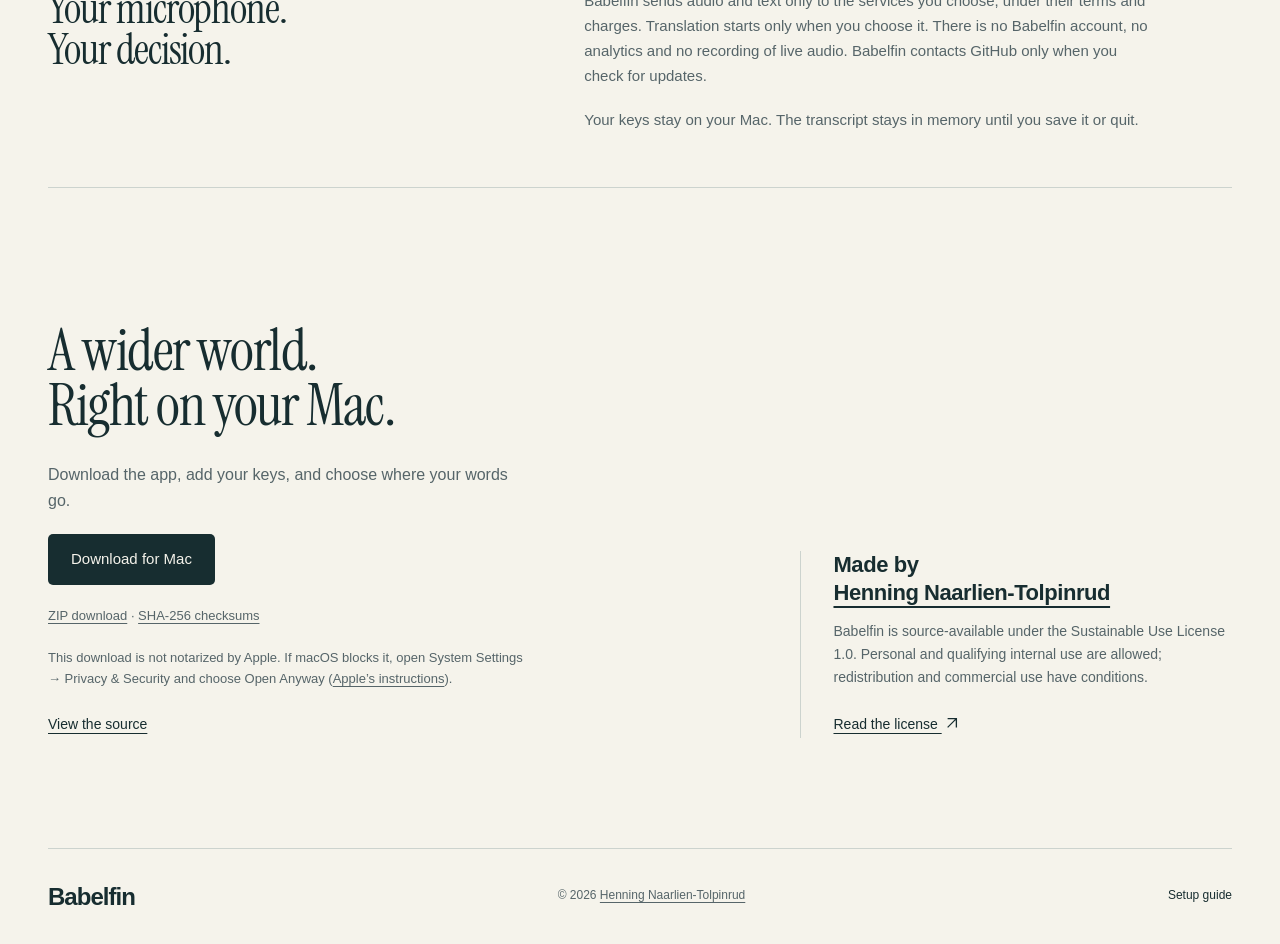
==== commit 241cbca2: "Release v0.5.0-build19" ====
--- a/site/index.html
+++ b/site/index.html
@@ -8,7 +8,7 @@
   <meta name="color-scheme" content="light">
   <link rel="canonical" href="https://tm-henningnt.github.io/babelfin/">
   <meta property="og:title" content="Babelfin — Let your words travel.">
-  <meta property="og:description" content="Translate your voice and meeting audio with a small, native Mac app.">
+  <meta property="og:description" content="Translate your voice, meetings and any audio with a small, native Mac app.">
   <meta property="og:url" content="https://tm-henningnt.github.io/babelfin/">
   <meta property="og:type" content="website">
   <meta property="og:image" content="https://tm-henningnt.github.io/babelfin/assets/social-card.webp">
@@ -25,26 +25,26 @@
 <a class="skip" href="#main">Skip to content</a>
 <header class="masthead wrap">
   <a class="wordmark" href="#" aria-label="Babelfin home"><img src="assets/favicon-64.png" width="40" height="40" alt="">Babelfin</a>
-  <nav aria-label="Main navigation"><a href="#how">How it works</a><a href="#tools">Tools</a><a href="#setup">Get set up</a><a href="#release">Download</a></nav>
+  <nav aria-label="Main navigation"><a href="#how">How it works</a><a href="#demos">Demos</a><a href="#tools">Tools</a><a href="#setup">Get set up</a><a href="#release">Download</a></nav>
 </header>
 <main id="main" tabindex="-1">
   <section class="hero wrap" aria-labelledby="hero-title">
-    <div class="hero-copy"><h1 id="hero-title">Let your <span class="heading-line">words travel.</span></h1><div class="hero-intro"><p>Speak in your language.<br>Be heard in another.</p><p class="description">Babelfin translates live speech on your Mac. Be heard in a Teams call and listen to the meeting in your language.</p><a class="button" href="https://github.com/tm-henningnt/babelfin/releases/latest">Download for Mac <svg aria-hidden="true" width="14" height="14" class="down-arrow" viewBox="0 0 16 16" fill="none" stroke="currentColor" stroke-width="1.5"><path d="M3 13 13 3M3 3h10v10"/></svg></a><p class="release-note">Apple Silicon · macOS 13 or later<br>Your own OpenAI API key · BlackHole for calls</p></div></div>
+    <div class="hero-copy"><h1 id="hero-title">Let your <span class="heading-line">words travel.</span></h1><div class="hero-intro"><p>Speak in your language.<br>Be heard in another.</p><p class="description">Babelfin translates live speech on your Mac. Be heard in a Teams call and listen to the meeting in your language.</p><a class="button" href="https://github.com/tm-henningnt/babelfin/releases/latest">Download for Mac <svg aria-hidden="true" width="14" height="14" class="down-arrow" viewBox="0 0 16 16" fill="none" stroke="currentColor" stroke-width="1.5"><path d="M3 13 13 3M3 3h10v10"/></svg></a><p class="release-note">Apple Silicon · macOS 13 or later<br>Your own API keys · BlackHole for calls</p></div></div>
     <figure class="hero-art"><img src="assets/homepage-hero.webp" fetchpriority="high" decoding="async" width="1536" height="1024" alt="Babelfin’s silver and blue fish microphone, carrying a ribbon of sound."><figcaption>A little fish. A wider conversation.</figcaption></figure>
   </section>
   <section id="how" class="how wrap section" aria-labelledby="how-title">
-    <div class="section-intro"><h2 id="how-title">Two directions. <span class="heading-line">One conversation.</span></h2><p>Your voice and meeting audio have separate settings. Choose a language, service and voice for each, and run both directions together.</p></div>
+    <div class="section-intro"><h2 id="how-title">Two directions. <span class="heading-line">One conversation.</span></h2><p>Speak and Listen have separate settings. Choose a language, service and voice for each, and run both directions together.</p></div>
     <div class="routes">
       <article><h3>Be heard in a call</h3><p>Speak into your microphone. Babelfin translates your speech and sends it to a virtual microphone for Teams.</p><ol class="signal" aria-label="Teams audio route"><li>Your microphone</li><li>Babelfin <small>Translation</small></li><li>BlackHole <small>Teams microphone</small></li></ol></article>
       <article><h3>Listen in your language</h3><p>Hear a meeting, a video or the local news in your language. Babelfin translates your Mac’s audio, or what a microphone hears, into your headphones.</p><ol class="signal" aria-label="Local listening route"><li>Microphone or BlackHole <small>Meeting or Mac audio</small></li><li>Babelfin <small>Translation</small></li><li>Your headphones</li></ol></article>
     </div>
   </section>
-  <section id="loop" class="loop wrap section" aria-labelledby="loop-title"><div class="loop-intro"><h2 id="loop-title">Speech in. <span class="heading-line">Speech out.</span></h2><p>Babelfin needs an OpenAI API key. With OpenAI alone, one service hears your speech and speaks the translation.</p><p>Add ElevenLabs to choose the voice, fix your input language and set the delay. Fish Audio adds its voices and works together with ElevenLabs.</p></div><figure class="loop-figure">
+  <section id="loop" class="loop wrap section" aria-labelledby="loop-title"><div class="loop-intro"><h2 id="loop-title">Speech in. <span class="heading-line">Speech out.</span></h2><p>A direct service hears your speech and speaks the translation in one step: OpenAI, Gemini, Palabra or Azure Live Interpreter. Each needs only its own key.</p><p>To choose the voice that speaks for you, use ElevenLabs or Fish Audio. ElevenLabs writes down your words, OpenAI translates the text, and your chosen voice speaks it. These routes also let you set your input language and the delay.</p></div><figure class="loop-figure">
 <svg class="loop-wide" viewBox="0 0 1200 400" role="img" aria-labelledby="loop-wide-title loop-wide-desc">
 <title id="loop-wide-title">How Babelfin translates speech</title>
-<desc id="loop-wide-desc">With OpenAI only, OpenAI hears your speech and speaks the translation. With ElevenLabs or Fish Audio, ElevenLabs writes down your words passage by passage, OpenAI translates the text, and an ElevenLabs or Fish Audio voice speaks it. If a service stalls, the original audio continues while Babelfin reconnects.</desc>
-<text class="loop-lane" x="0" y="42">OpenAI only</text>
-<text class="loop-lane" x="0" y="214">OpenAI with ElevenLabs or Fish Audio</text>
+<desc id="loop-wide-desc">With a direct service (OpenAI, Gemini, Palabra or Azure Live Interpreter), one service hears your speech and speaks the translation. With an ElevenLabs or Fish Audio voice, ElevenLabs writes down your words passage by passage, OpenAI translates the text, and the voice you choose speaks it. If a service stalls, the original audio continues while Babelfin reconnects.</desc>
+<text class="loop-lane" x="0" y="42">Direct: OpenAI, Gemini, Palabra or Azure</text>
+<text class="loop-lane" x="0" y="214">Your chosen voice: ElevenLabs or Fish Audio</text>
 <line class="loop-wire" x1="182.0" y1="102.0" x2="506.0" y2="102.0"/>
 <path class="loop-chevron" d="M501.0 97.0 L506.0 102.0 L501.0 107.0"/>
 <g class="loop-dot loop-audio loop-move-x" style="--d:306.0px;animation-delay:0.00s"><circle cx="188.0" cy="102.0" r="4"/></g>
@@ -60,7 +60,7 @@
 <text class="loop-caption" x="88.0" y="114" text-anchor="middle">Microphone or</text>
 <text class="loop-caption" x="88.0" y="130" text-anchor="middle">meeting audio</text>
 <rect class="loop-node loop-key" x="512.0" y="64" width="176" height="76" rx="10"/>
-<text class="loop-title" x="600.0" y="94" text-anchor="middle">OpenAI</text>
+<text class="loop-title" x="600.0" y="94" text-anchor="middle">One service</text>
 <text class="loop-caption" x="600.0" y="114" text-anchor="middle">Listens, translates</text>
 <text class="loop-caption" x="600.0" y="130" text-anchor="middle">and speaks</text>
 <rect class="loop-node" x="1024.0" y="64" width="176" height="76" rx="10"/>
@@ -114,9 +114,9 @@
 </svg>
 <svg class="loop-narrow" viewBox="0 0 340 714" role="img" aria-labelledby="loop-narrow-title loop-narrow-desc">
 <title id="loop-narrow-title">How Babelfin translates speech</title>
-<desc id="loop-narrow-desc">With OpenAI only, OpenAI hears your speech and speaks the translation. With ElevenLabs or Fish Audio, ElevenLabs writes down your words passage by passage, OpenAI translates the text, and an ElevenLabs or Fish Audio voice speaks it. If a service stalls, the original audio continues while Babelfin reconnects.</desc>
-<text class="loop-lane" x="0" y="22">OpenAI only</text>
-<text class="loop-lane" x="182" y="22">With ElevenLabs or Fish</text>
+<desc id="loop-narrow-desc">With a direct service (OpenAI, Gemini, Palabra or Azure Live Interpreter), one service hears your speech and speaks the translation. With an ElevenLabs or Fish Audio voice, ElevenLabs writes down your words passage by passage, OpenAI translates the text, and the voice you choose speaks it. If a service stalls, the original audio continues while Babelfin reconnects.</desc>
+<text class="loop-lane" x="0" y="22">Direct service</text>
+<text class="loop-lane" x="182" y="22">Your chosen voice</text>
 <line class="loop-wire" x1="79.0" y1="130" x2="79.0" y2="294"/>
 <path class="loop-chevron" d="M74.0 289 L79.0 294 L84.0 289"/>
 <g class="loop-dot loop-audio loop-move-y" style="--d:146px;animation-delay:0.00s"><circle cx="79.0" cy="136" r="4"/></g>
@@ -132,9 +132,9 @@
 <text class="loop-caption" x="79.0" y="90" text-anchor="middle">Microphone or</text>
 <text class="loop-caption" x="79.0" y="106" text-anchor="middle">meeting audio</text>
 <rect class="loop-node loop-key" x="0" y="300" width="158" height="84" rx="10"/>
-<text class="loop-title" x="79.0" y="330" text-anchor="middle">OpenAI</text>
-<text class="loop-caption" x="79.0" y="350" text-anchor="middle">Listens, translates</text>
-<text class="loop-caption" x="79.0" y="366" text-anchor="middle">and speaks</text>
+<text class="loop-title" x="79.0" y="330" text-anchor="middle">One service</text>
+<text class="loop-caption" x="79.0" y="350" text-anchor="middle">OpenAI, Gemini,</text>
+<text class="loop-caption" x="79.0" y="366" text-anchor="middle">Palabra or Azure</text>
 <rect class="loop-node" x="0" y="560" width="158" height="84" rx="10"/>
 <text class="loop-title" x="79.0" y="590" text-anchor="middle">Translated speech</text>
 <text class="loop-caption" x="79.0" y="610" text-anchor="middle">To the call or</text>
@@ -183,13 +183,16 @@
 <text class="loop-caption" x="170.0" y="690" text-anchor="middle">audio continues while Babelfin reconnects.</text>
 </svg>
 </figure></section>
-  <section id="app" class="app-shots wrap section" aria-labelledby="app-title"><div class="shots-intro"><h2 id="app-title">At home on your Mac.</h2><p>Both directions in one native window. Keep compact controls beside your call and the transcript one click away.</p></div><figure class="shot"><img src="assets/screenshot-main.webp" loading="lazy" decoding="async" width="1960" height="1400" alt="Babelfin’s main window: a sidebar with Your voice, Meeting audio, Transcript and tools, and the Your voice page with its Translate controls, the Hear choice, output volume, service, voice, languages, delay and devices."></figure><div class="shot-row"><figure class="shot"><img src="assets/screenshot-transcript.webp" loading="lazy" decoding="async" width="1960" height="1400" alt="The transcript, showing original and translated lines from both directions with copy and save options."><figcaption>One transcript for both directions, kept in memory until you save it.</figcaption></figure><figure class="shot"><img src="assets/screenshot-compact.webp" loading="lazy" decoding="async" width="880" height="500" alt="Compact controls with one row each for Your voice and Meeting audio, each with Translate, Hear and volume."><figcaption>Compact controls beside your call.</figcaption></figure></div></section>
-  <section class="language-band" aria-labelledby="languages-title"><div class="wrap language-inner"><div><h2 id="languages-title">Speak naturally. <span class="heading-line">Choose your language.</span></h2><p>Choose a language for each direction. Babelfin detects the input language, or you can set it.</p><p>With ElevenLabs or Fish Audio, speak with a voice from your account and choose how closely the translation follows the speaker.</p></div><div class="translation-example"><p lang="no">Hyggelig å møte deg.</p><p lang="en">Nice to meet you.</p><p class="small">An everyday phrase. A new connection.</p></div></div></section>
+  <!-- demos:start -->
+  <section id="demos" class="demos wrap section" aria-labelledby="demos-title"><div class="demos-intro"><h2 id="demos-title">Hear it for yourself. <span class="heading-line">Real output, real delay.</span></h2><p>Each demo plays generated speech through Babelfin with OpenAI direct translation, so the delay you hear is real. The original audio plays quietly under the translation. For these recordings, each speaker went through a separate session. Choose whose ears you listen with. The people, places and events are fictional.</p></div><figure class="demo-path"><img src="assets/demos/audio-path.webp" width="1336" height="416" loading="lazy" decoding="async" alt=""><figcaption><span>Someone speaks in their language.</span><span>Babelfin translates the speech.</span><span>You hear the translation, with the original quietly under it.</span></figcaption></figure><article class="demo" data-scene="meeting"><header class="demo-head"><img src="assets/demos/scene-meeting.webp" width="1600" height="600" loading="lazy" decoding="async" alt=""><h3>Four people, four languages</h3></header><div class="demo-fallback"><figure class="demo-audio"><figcaption>As Emma hears it (English)</figcaption><audio controls preload="none" src="demos/meeting-emma.mp3"></audio></figure><figure class="demo-audio"><figcaption>As Camille hears it (French)</figcaption><audio controls preload="none" src="demos/meeting-camille.mp3"></audio></figure><figure class="demo-audio"><figcaption>As Klaus hears it (German)</figcaption><audio controls preload="none" src="demos/meeting-klaus.mp3"></audio></figure><figure class="demo-audio"><figcaption>As Lucía hears it (Spanish)</figcaption><audio controls preload="none" src="demos/meeting-lucia.mp3"></audio></figure><details><summary>What is said</summary><ol class="demo-lines"><li lang="en"><strong>Emma:</strong> Good morning, everyone. Shall we start with the launch date?</li><li lang="fr"><strong>Camille:</strong> Bonjour à tous ! À Lyon, nous sommes prêts pour le premier mars, mais l&#x27;imprimeur a besoin d&#x27;une semaine de plus.</li><li lang="de"><strong>Klaus:</strong> Das passt uns gut. Berlin kann die Pressemitteilung bis Ende Februar fertig haben.</li><li lang="es"><strong>Lucía:</strong> Perfecto. En Madrid necesitamos los textos traducidos antes del veinte de febrero.</li><li lang="en"><strong>Emma:</strong> Then let&#x27;s say the eighth of March. Camille, can you confirm with the printer today?</li><li lang="fr"><strong>Camille:</strong> Oui, je les appelle après la réunion et j&#x27;envoie une confirmation à tout le monde.</li><li lang="de"><strong>Klaus:</strong> Sehr gut. Ich schicke heute Nachmittag den Entwurf an Lucía.</li><li lang="es"><strong>Lucía:</strong> Gracias, Klaus. Lo reviso mañana por la mañana.</li></ol></details></div></article><article class="demo" data-scene="news"><header class="demo-head"><img src="assets/demos/scene-news.webp" width="1600" height="600" loading="lazy" decoding="async" alt=""><h3>The evening news, in your language</h3></header><div class="demo-fallback"><figure class="demo-audio"><figcaption>As you hear it (English)</figcaption><audio controls preload="none" src="demos/news-you.mp3"></audio></figure><details><summary>What is said</summary><ol class="demo-lines"><li lang="no"><strong>Ingrid:</strong> God kveld, og velkommen til nyhetene fra Oslo.</li><li lang="no"><strong>Ingrid:</strong> Den nye ferjen mellom Aker brygge og Nesodden startet i dag, og den første turen var fullsatt.</li><li lang="no"><strong>Ingrid:</strong> Meteorologene varsler sol i morgen, men det kommer mer regn fra søndag kveld.</li><li lang="no"><strong>Ingrid:</strong> På Bygdøy åpner en ny utstilling om byens historie som handelsby på lørdag.</li><li lang="no"><strong>Ingrid:</strong> Inngangen er gratis for barn, og utstillingen står til slutten av mai.</li><li lang="no"><strong>Ingrid:</strong> Det var alt for i kveld. Takk for at du så på, og god helg.</li></ol></details></div></article><article class="demo" data-scene="german"><header class="demo-head"><img src="assets/demos/scene-warehouse.webp" width="1600" height="600" loading="lazy" decoding="async" alt=""><h3>One English speaker in a German meeting</h3></header><div class="demo-fallback"><figure class="demo-audio"><figcaption>As you hear it (English)</figcaption><audio controls preload="none" src="demos/german-you.mp3"></audio></figure><figure class="demo-audio"><figcaption>As Anna hears it (German)</figcaption><audio controls preload="none" src="demos/german-anna.mp3"></audio></figure><details><summary>What is said</summary><ol class="demo-lines"><li lang="de"><strong>Anna:</strong> Guten Tag zusammen. Heute geht es um den Zeitplan für das neue Lager.</li><li lang="de"><strong>Jonas:</strong> Die Regale kommen nächste Woche, aber der Boden ist noch nicht fertig.</li><li lang="en"><strong>You:</strong> Thanks, Jonas. How long does the floor need before the shelves can go in?</li><li lang="de"><strong>Jonas:</strong> Ungefähr vier Tage. Wir können die Lieferung um eine Woche verschieben.</li><li lang="de"><strong>Petra:</strong> Dann schaffen wir die Eröffnung trotzdem noch vor Ende des Monats.</li><li lang="en"><strong>You:</strong> Good. Let&#x27;s move the delivery and keep the opening date as planned.</li><li lang="de"><strong>Anna:</strong> Einverstanden. Ich schreibe das ins Protokoll und schicke es heute raus.</li></ol></details></div></article><article class="demo" data-scene="hotel"><header class="demo-head"><img src="assets/demos/scene-ryokan.webp" width="1600" height="600" loading="lazy" decoding="async" alt=""><h3>Calling a ryokan in Kyoto</h3></header><div class="demo-fallback"><figure class="demo-audio"><figcaption>As you hear it (English)</figcaption><audio controls preload="none" src="demos/hotel-you.mp3"></audio></figure><figure class="demo-audio"><figcaption>As Haruka hears it (Japanese)</figcaption><audio controls preload="none" src="demos/hotel-haruka.mp3"></audio></figure><details><summary>What is said</summary><ol class="demo-lines"><li lang="ja"><strong>Haruka:</strong> お電話ありがとうございます。京都の旅館さくらでございます。</li><li lang="en"><strong>You:</strong> Hello! I have a booking for two nights from Friday, under the name Taylor.</li><li lang="ja"><strong>Haruka:</strong> テイラー様ですね。確認いたしました。金曜日から二泊、和室でご用意しております。</li><li lang="en"><strong>You:</strong> Wonderful. Could we have dinner in our room on the first evening?</li><li lang="ja"><strong>Haruka:</strong> はい、かしこまりました。夕食は六時半からでよろしいでしょうか。</li><li lang="en"><strong>You:</strong> Half past six is perfect. Is there a bath we can use late in the evening?</li><li lang="ja"><strong>Haruka:</strong> 大浴場は夜十一時までご利用いただけます。貸切風呂もございますので、ご予約ください。</li><li lang="en"><strong>You:</strong> Then we would like the private bath at nine o&#x27;clock, please. Thank you so much!</li><li lang="ja"><strong>Haruka:</strong> ありがとうございます。お気をつけてお越しくださいませ。</li></ol></details></div></article><script type="application/json" id="demo-data">{"scenes":[{"id":"meeting","title":"Four people, four languages","duration":74.38,"art":"scene-meeting","speakers":{"emma":{"name":"Emma","language":"en","languageName":"English","city":"London","portrait":"portrait-emma"},"camille":{"name":"Camille","language":"fr","languageName":"French","city":"Lyon","portrait":"portrait-camille"},"klaus":{"name":"Klaus","language":"de","languageName":"German","city":"Berlin","portrait":"portrait-klaus"},"lucia":{"name":"Lucía","language":"es","languageName":"Spanish","city":"Madrid","portrait":"portrait-lucia"}},"lines":[{"speaker":"emma","text":"Good morning, everyone. Shall we start with the launch date?","language":"en","start":1.5,"end":4.46},{"speaker":"camille","text":"Bonjour à tous ! À Lyon, nous sommes prêts pour le premier mars, mais l'imprimeur a besoin d'une semaine de plus.","language":"fr","start":8.46,"end":15.18},{"speaker":"klaus","text":"Das passt uns gut. Berlin kann die Pressemitteilung bis Ende Februar fertig haben.","language":"de","start":19.18,"end":24.38},{"speaker":"lucia","text":"Perfecto. En Madrid necesitamos los textos traducidos antes del veinte de febrero.","language":"es","start":28.38,"end":33.98},{"speaker":"emma","text":"Then let's say the eighth of March. Camille, can you confirm with the printer today?","language":"en","start":37.98,"end":42.86},{"speaker":"camille","text":"Oui, je les appelle après la réunion et j'envoie une confirmation à tout le monde.","language":"fr","start":46.86,"end":51.18},{"speaker":"klaus","text":"Sehr gut. Ich schicke heute Nachmittag den Entwurf an Lucía.","language":"de","start":55.18,"end":59.1},{"speaker":"lucia","text":"Gracias, Klaus. Lo reviso mañana por la mañana.","language":"es","start":63.1,"end":66.38}],"perspectives":[{"listener":"emma","audio":"demos/meeting-emma.mp3","translated":["camille","klaus","lucia"],"heardAsIs":["emma"],"translations":[{"t":9.51,"text":"Hello everyone,"},{"t":12.29,"text":"in Lyon, we're ready for March 1st, but the printer needs one more week."},{"t":20.63,"text":"That works well for us."},{"t":24.02,"text":"Berlin can finish the press release by the end of February."},{"t":28.73,"text":"In order."},{"t":32.34,"text":"In Madrid, we need the texts translated before February 20."},{"t":48.3,"text":"Yes, I call them after the meeting"},{"t":51.67,"text":"and send a confirmation to everyone."},{"t":56.23,"text":"Very good,"},{"t":58.83,"text":"I'll send the draft to Lucia this afternoon."},{"t":64.35,"text":"Thanks, Klaus. I'll review it tomorrow morning."}]},{"listener":"camille","audio":"demos/meeting-camille.mp3","translated":["emma","klaus","lucia"],"heardAsIs":["camille"],"translations":[{"t":2.4,"text":"Bonjour à tous. On commence par la date de lancement ?"},{"t":20.68,"text":"Ça nous va très bien. Berlin peut publier le communiqué de presse d’ici fin février."},{"t":29.21,"text":"Parfait. À Madrid, nous avons besoin"},{"t":33.98,"text":"des textes traduits avant le 20 février."},{"t":39.63,"text":"Ensuite, disons le 8 mars. Camille, peux-tu le confirmer avec l’imprimeur aujourd’hui ?"},{"t":56.3,"text":"Très bien, je vous envoie cet après-midi le projet à Lucia."},{"t":64.18,"text":"Merci, Klaus. Je le relis demain matin."}]},{"listener":"klaus","audio":"demos/meeting-klaus.mp3","translated":["emma","camille","lucia"],"heardAsIs":["klaus"],"translations":[{"t":2.13,"text":"Guten Morgen allerseits. Sollen wir mit dem Startdatum anfangen?"},{"t":9.52,"text":"Hallo zusammen, in Lyon sind wir bereit für den 1. März, aber der Drucker braucht noch eine Woche."},{"t":29.61,"text":"Perfekt. In Madrid brauchen wirdie übersetzten Texte, vor dem 20. Februar"},{"t":39.8,"text":"Dann sagen wir den 8. März."},{"t":42.94,"text":"Camille, kannst du das heute beim Drucker bestätigen?"},{"t":48.55,"text":"Ja, ich rufe sie nach dem Treffen an und schicke allen eine Bestätigung."},{"t":64.01,"text":"Danke, Carlos."},{"t":66.62,"text":"Ich schaue es mir morgen früh an."}]},{"listener":"lucia","audio":"demos/meeting-lucia.mp3","translated":["emma","camille","klaus"],"heardAsIs":["lucia"],"translations":[{"t":2.33,"text":"Buenos días a todos. ¿Empezamos por la fecha de lanzamiento?"},{"t":9.53,"text":"Hola a todos,"},{"t":12.32,"text":"en Lyon estamos listos para el 1 de marzo, pero la imprenta necesita una semana más."},{"t":20.48,"text":"Eso nos viene bien."},{"t":24.48,"text":"Berlín puede dejar lista la nota de prensa para finales de febrero."},{"t":38.55,"text":"La lanzaremosel 8 de marzo."},{"t":42.55,"text":"Camille, ¿puedes confirmarlo hoy con la imprenta?"},{"t":47.53,"text":"Pues sí, los llamo después de la reunión y envío una confirmación a todos."},{"t":58.08,"text":"Muy bien, esta tarde le envío el borrador a Lucia."}]}]},{"id":"news","title":"The evening news, in your language","duration":56.86,"art":"scene-news","speakers":{"anchor":{"name":"Ingrid","language":"no","languageName":"Norwegian","city":"Oslo","portrait":"portrait-ingrid"},"you":{"name":"You","language":"en","languageName":"English","city":"Visiting Oslo","portrait":"portrait-you"}},"lines":[{"speaker":"anchor","text":"God kveld, og velkommen til nyhetene fra Oslo.","language":"no","start":1.5,"end":4.62},{"speaker":"anchor","text":"Den nye ferjen mellom Aker brygge og Nesodden startet i dag, og den første turen var fullsatt.","language":"no","start":8.62,"end":14.86},{"speaker":"anchor","text":"Meteorologene varsler sol i morgen, men det kommer mer regn fra søndag kveld.","language":"no","start":18.86,"end":23.9},{"speaker":"anchor","text":"På Bygdøy åpner en ny utstilling om byens historie som handelsby på lørdag.","language":"no","start":27.9,"end":32.86},{"speaker":"anchor","text":"Inngangen er gratis for barn, og utstillingen står til slutten av mai.","language":"no","start":36.86,"end":40.94},{"speaker":"anchor","text":"Det var alt for i kveld. Takk for at du så på, og god helg.","language":"no","start":44.94,"end":48.86}],"perspectives":[{"listener":"you","audio":"demos/news-you.mp3","translated":["anchor"],"heardAsIs":[],"translations":[{"t":2.32,"text":"In the evening, welcome to the news from Oslo."},{"t":11.34,"text":"The new ferry between Aker Brygge and Nesodden started today, and the first trip was fully booked."},{"t":20.13,"text":"Meteorologists forecast sun tomorrow,"},{"t":23.94,"text":"but more rain is coming from Sunday evening."},{"t":32.34,"text":"On Bygdøy, a new exhibition about the city's history as a trading town opens on Saturday."},{"t":38.14,"text":"Admission is free for childrenand the exhibition runs until the end of May."},{"t":46.14,"text":"That’s all for tonight. Thank you for watching, and have a good weekend."}]}]},{"id":"german","title":"One English speaker in a German meeting","duration":62.86,"art":"scene-warehouse","speakers":{"you":{"name":"You","language":"en","languageName":"English","city":"Manchester","portrait":"portrait-you"},"anna":{"name":"Anna","language":"de","languageName":"German","city":"Hamburg","portrait":"portrait-anna"},"jonas":{"name":"Jonas","language":"de","languageName":"German","city":"Munich","portrait":"portrait-jonas"},"petra":{"name":"Petra","language":"de","languageName":"German","city":"Cologne","portrait":"portrait-petra"}},"lines":[{"speaker":"anna","text":"Guten Tag zusammen. Heute geht es um den Zeitplan für das neue Lager.","language":"de","start":1.5,"end":5.9},{"speaker":"jonas","text":"Die Regale kommen nächste Woche, aber der Boden ist noch nicht fertig.","language":"de","start":9.9,"end":14.14},{"speaker":"you","text":"Thanks, Jonas. How long does the floor need before the shelves can go in?","language":"en","start":18.14,"end":22.38},{"speaker":"jonas","text":"Ungefähr vier Tage. Wir können die Lieferung um eine Woche verschieben.","language":"de","start":26.38,"end":30.94},{"speaker":"petra","text":"Dann schaffen wir die Eröffnung trotzdem noch vor Ende des Monats.","language":"de","start":34.94,"end":38.3},{"speaker":"you","text":"Good. Let's move the delivery and keep the opening date as planned.","language":"en","start":42.3,"end":46.46},{"speaker":"anna","text":"Einverstanden. Ich schreibe das ins Protokoll und schicke es heute raus.","language":"de","start":50.46,"end":54.86}],"perspectives":[{"listener":"you","audio":"demos/german-you.mp3","translated":["anna","jonas","petra"],"heardAsIs":["you"],"translations":[{"t":2.32,"text":"Good afternoon, everyone. Today it's about the schedule for the new camp."},{"t":10.83,"text":"The shelves don't come next week."},{"t":14.41,"text":"But the floor isn't finished yet."},{"t":27.18,"text":"Ungefähr 4 for days, we can,"},{"t":31.22,"text":"we can postpone the delivery by a week."},{"t":36.73,"text":"Then we can still makethe opening before the end of the month."},{"t":51.33,"text":"One moment. I'll note itin the minutesand send it out today."}]},{"listener":"anna","audio":"demos/german-anna.mp3","translated":["you"],"heardAsIs":["anna","jonas","petra"],"translations":[{"t":18.93,"text":"Danke, Jonas."},{"t":22.32,"text":"Wie lange braucht der Boden, bevor die Regale rein können?"},{"t":44.54,"text":"Gut, verschieben wir die Lieferungund halten das Startdatum wie geplant."}]}]},{"id":"hotel","title":"Calling a ryokan in Kyoto","duration":85.26,"art":"scene-ryokan","speakers":{"you":{"name":"You","language":"en","languageName":"English","city":"Manchester","portrait":"portrait-you"},"haruka":{"name":"Haruka","language":"ja","languageName":"Japanese","city":"Kyoto","portrait":"portrait-haruka"}},"lines":[{"speaker":"haruka","text":"お電話ありがとうございます。京都の旅館さくらでございます。","language":"ja","start":1.5,"end":5.98},{"speaker":"you","text":"Hello! I have a booking for two nights from Friday, under the name Taylor.","language":"en","start":9.98,"end":14.62},{"speaker":"haruka","text":"テイラー様ですね。確認いたしました。金曜日から二泊、和室でご用意しております。","language":"ja","start":18.62,"end":25.02},{"speaker":"you","text":"Wonderful. Could we have dinner in our room on the first evening?","language":"en","start":29.02,"end":32.86},{"speaker":"haruka","text":"はい、かしこまりました。夕食は六時半からでよろしいでしょうか。","language":"ja","start":36.86,"end":41.58},{"speaker":"you","text":"Half past six is perfect. Is there a bath we can use late in the evening?","language":"en","start":45.58,"end":50.06},{"speaker":"haruka","text":"大浴場は夜十一時までご利用いただけます。貸切風呂もございますので、ご予約ください。","language":"ja","start":54.06,"end":60.78},{"speaker":"you","text":"Then we would like the private bath at nine o'clock, please. Thank you so much!","language":"en","start":64.78,"end":69.58},{"speaker":"haruka","text":"ありがとうございます。お気をつけてお越しくださいませ。","language":"ja","start":73.58,"end":77.26}],"perspectives":[{"listener":"you","audio":"demos/hotel-you.mp3","translated":["haruka"],"heardAsIs":["you"],"translations":[{"t":2.3,"text":"Friends, thank you very much."},{"t":5.87,"text":"This is Ryokan Sakura in Kyoto."},{"t":20.09,"text":"Is this Mr. Taylor? I've confirmed it."},{"t":25.1,"text":"Starting Friday, we've prepared a wa-style room for two nights."},{"t":37.91,"text":"Yes, certainly."},{"t":41.72,"text":"Would dinner be okay from 6:30?"},{"t":55.47,"text":"As for the public bath,"},{"t":58.49,"text":"you can use it until 11 p.m., and we also have private baths, so please make a reservation."},{"t":74.52,"text":"Thank you. Please travel safely here,"}]},{"listener":"haruka","audio":"demos/hotel-haruka.mp3","translated":["you"],"heardAsIs":["haruka"],"translations":[{"t":10.76,"text":"みなさん、"},{"t":13.55,"text":"予約があるのですが、金曜から2泊、テイラー名義です"},{"t":29.75,"text":"ああ、素晴らしい。"},{"t":33.11,"text":"初日の夕食、部屋でお願いできますか。"},{"t":47.69,"text":"6時半で完璧です。夜遅くでも使える浴槽はありますか。"},{"t":68.76,"text":"では、9時に貸切風呂をお願いします。ありがとうございます。"}]}]}]}</script><script src="demos.js" defer></script></section>
+  <!-- demos:end -->
+  <section id="app" class="app-shots wrap section" aria-labelledby="app-title"><div class="shots-intro"><h2 id="app-title">At home on your Mac.</h2><p>Both directions in one native window. Keep compact controls beside your call, the transcript one click away, and the voice tools in the sidebar.</p></div><div class="gallery"><figure class="shot gallery-item" data-shot="speak" data-label="Speak"><div class="gallery-frame"><img src="assets/screenshot-speak.webp" loading="lazy" decoding="async" width="1960" height="1400" alt="The Speak page: Translate controls, the Hear choice and output volume, ElevenLabs with the voice Kari, Norwegian to English, Balanced delay and BlackHole 2ch as the virtual microphone."></div><figcaption>Speak with an ElevenLabs voice. Set the input language, the delay and the virtual microphone.</figcaption></figure><figure class="shot gallery-item" data-shot="listen" data-label="Listen"><div class="gallery-frame"><img src="assets/screenshot-listen.webp" loading="lazy" decoding="async" width="1960" height="1400" alt="The Listen page: Gemini as the service, a voice that follows the speaker, BlackHole 16ch as the audio source, automatic input language, Norwegian output and headphones."></div><figcaption>Listen with Gemini. A direct service follows the voice of each speaker.</figcaption></figure><figure class="shot gallery-item" data-shot="transcript" data-label="Transcript"><div class="gallery-frame"><img src="assets/screenshot-transcript.webp" loading="lazy" decoding="async" width="1960" height="1400" alt="The transcript, showing original and translated lines from both directions with copy and save options."></div><figcaption>One transcript for both directions, kept in memory until you save it.</figcaption></figure><figure class="shot gallery-item" data-shot="voice" data-label="Voice clip"><div class="gallery-frame"><img src="assets/screenshot-voice.webp" loading="lazy" decoding="async" width="1960" height="1400" alt="The Voice clip tool: text or your own recording, Steady, Natural or Expressive delivery, speed, inline tags and a button to generate another take."></div><figcaption>Give a text or your own recording a voice. Choose the delivery and speed, and compare takes.</figcaption></figure><figure class="shot gallery-item" data-shot="compact" data-label="Compact"><div class="gallery-frame"><img src="assets/screenshot-compact.webp" loading="lazy" decoding="async" width="880" height="500" alt="Compact controls with one row each for Speak and Listen, each with Translate, Hear and volume."></div><figcaption>Compact controls beside your call.</figcaption></figure></div><script src="gallery.js" defer></script></section>
+  <section class="language-band" aria-labelledby="languages-title"><div class="wrap language-inner"><div><h2 id="languages-title">Speak naturally. <span class="heading-line">Choose your language.</span></h2><p>Choose a language for each direction. Babelfin detects the input language, or you can set it.</p><p>With ElevenLabs or Fish Audio, speak with a voice from your account and choose how closely the translation follows the speaker. To listen to a meeting, a direct service is the simple choice.</p></div><div class="translation-example"><p lang="no">Hyggelig å møte deg.</p><p lang="en">Nice to meet you.</p><p class="small">An everyday phrase. A new connection.</p></div></div></section>
   <section id="setup" class="setup wrap section" aria-labelledby="setup-title">
-    <div class="section-intro"><h2 id="setup-title">A few choices. <span class="heading-line">Then, just speak.</span></h2><p>Use OpenAI for direct translation, or ElevenLabs and OpenAI with an ElevenLabs or Fish Audio voice. Bring your own API keys.</p><a class="text-link" href="https://github.com/ExistentialAudio/BlackHole#installation-instructions">BlackHole installation guide <svg aria-hidden="true" width="14" height="14" viewBox="0 0 16 16" fill="none" stroke="currentColor" stroke-width="1.5"><path d="M3 13 13 3M3 3h10v10"/></svg></a></div>
-    <div class="steps"><article><span class="step-number" aria-hidden="true">1</span><div><h3>Set up your Mac</h3><p>You need an Apple Silicon Mac with macOS 13 or later. For calls, install BlackHole 2ch. To also translate the meeting, install BlackHole 16ch.</p></div></article><article><span class="step-number" aria-hidden="true">2</span><div><h3>Add your API keys</h3><p>Paste your keys in Settings › Accounts. You need an OpenAI key; ElevenLabs and Fish Audio are optional. Each service bills its own API use. ChatGPT and other consumer plans do not include API credits.</p><a class="text-link" href="https://platform.openai.com/api-keys">Manage OpenAI API keys <svg aria-hidden="true" width="14" height="14" viewBox="0 0 16 16" fill="none" stroke="currentColor" stroke-width="1.5"><path d="M3 13 13 3M3 3h10v10"/></svg></a></div></article><article><span class="step-number" aria-hidden="true">3</span><div><h3>Choose your route</h3><details open><summary>Translate both sides of a Teams call</summary><p>Your voice: choose Virtual microphone, your microphone, and BlackHole 2ch as output. In Teams, choose BlackHole 2ch as the microphone.</p><p>Meeting audio: in Teams, choose BlackHole 16ch as the speaker. In Babelfin, choose BlackHole 16ch as input and your headphones as output.</p></details><details><summary>Listen to Mac audio or the room</summary><p>Under Meeting audio, choose your headphones as output. To translate a video or other Mac audio, send it to BlackHole and choose BlackHole as input. To translate a TV or radio in the room, choose your microphone.</p></details><p class="small">Two-way translation needs two separate loopback devices. Babelfin does not change your system audio settings.</p></div></article><article><span class="step-number" aria-hidden="true">4</span><div><h3>Start when you are ready</h3><p>Press Translate in either direction and allow microphone access. Hear chooses the translation, both or the original. Stop translating keeps the original audio; Mute silences the direction.</p></div></article></div>
+    <div class="section-intro"><h2 id="setup-title">A few choices. <span class="heading-line">Then, just speak.</span></h2><p>Use a direct service (OpenAI, Gemini, Palabra or Azure Live Interpreter), or ElevenLabs and OpenAI with an ElevenLabs or Fish Audio voice. Bring your own API keys. One direction costs about $0.50–2.50 per meeting hour in API usage, depending on the service; the README lists estimates for each.</p><a class="text-link" href="https://github.com/ExistentialAudio/BlackHole#installation-instructions">BlackHole installation guide <svg aria-hidden="true" width="14" height="14" viewBox="0 0 16 16" fill="none" stroke="currentColor" stroke-width="1.5"><path d="M3 13 13 3M3 3h10v10"/></svg></a></div>
+    <div class="steps"><article><span class="step-number" aria-hidden="true">1</span><div><h3>Set up your Mac</h3><p>You need an Apple Silicon Mac with macOS 13 or later. For calls, install BlackHole 2ch. To also translate the meeting, install BlackHole 16ch.</p></div></article><article><span class="step-number" aria-hidden="true">2</span><div><h3>Add your API keys</h3><p>Paste your keys in Settings › Accounts. Add a key for each service you use. Each service bills its own API use. ChatGPT and other consumer plans do not include API credits.</p><a class="text-link" href="https://platform.openai.com/api-keys">Manage OpenAI API keys <svg aria-hidden="true" width="14" height="14" viewBox="0 0 16 16" fill="none" stroke="currentColor" stroke-width="1.5"><path d="M3 13 13 3M3 3h10v10"/></svg></a></div></article><article><span class="step-number" aria-hidden="true">3</span><div><h3>Choose your route</h3><details open><summary>Translate both sides of a Teams call</summary><p>Speak: choose Virtual microphone, your microphone, and BlackHole 2ch as output. In Teams, choose BlackHole 2ch as the microphone.</p><p>Listen: in Teams, choose BlackHole 16ch as the speaker. In Babelfin, choose BlackHole 16ch as input and your headphones as output.</p></details><details><summary>Listen to Mac audio or the room</summary><p>Under Listen, choose your headphones as output. To translate a video or other Mac audio, send it to BlackHole and choose BlackHole as input. To translate a TV or radio in the room, choose your microphone.</p></details><p class="small">Two-way translation needs two separate loopback devices. Babelfin does not change your system audio settings.</p></div></article><article><span class="step-number" aria-hidden="true">4</span><div><h3>Start when you are ready</h3><p>Press Translate in either direction and allow microphone access. Hear chooses the translation, both or the original. Stop translating keeps the original audio; Mute silences the direction.</p></div></article></div>
   </section>
-  <section id="tools" class="tools wrap section" aria-labelledby="tools-title"><div class="section-intro"><h2 id="tools-title">Keep the useful words.</h2><p>Tools in the sidebar work with recordings and text.</p></div><div class="routes"><article><h3>From audio to text</h3><p>Transcribe a recording and translate the text. ElevenLabs can label the speakers.</p></article><article><h3>Notes and voice clips</h3><p>Turn meeting text into short notes, or save a typed passage as a spoken audio clip.</p></article></div></section>
+  <section id="tools" class="tools wrap section" aria-labelledby="tools-title"><div class="section-intro"><h2 id="tools-title">Keep the useful words.</h2><p>Tools in the sidebar work with recordings and text.</p></div><div class="routes"><article><h3>From audio to text</h3><p>Transcribe a recording or your microphone and translate the text. ElevenLabs can label the speakers. Dub a recording: the translated speech starts at the time of each original passage.</p></article><article><h3>Voice clips and notes</h3><p>Type a passage or record yourself, then choose the voice, speed and delivery. Compare up to five takes before you save. Give your own recording a new voice, or turn meeting text into short notes.</p></article></div></section>
   <section class="privacy wrap" aria-labelledby="privacy-title"><h2 id="privacy-title">Your microphone. <span class="heading-line">Your decision.</span></h2><div><p>Babelfin sends audio and text only to the services you choose, under their terms and charges. Translation starts only when you choose it. There is no Babelfin account, no analytics and no recording of live audio. Babelfin contacts GitHub only when you check for updates.</p><p>Your keys stay on your Mac. The transcript stays in memory until you save it or quit.</p></div></section>
   <section id="release" class="release wrap section" aria-labelledby="release-title"><div><h2 id="release-title">A wider world. <span class="heading-line">Right on your Mac.</span></h2><p>Download the app, add your keys, and choose where your words go.</p><p><a class="button" href="https://github.com/tm-henningnt/babelfin/releases/latest">Download for Mac</a></p><p class="small"><a href="https://github.com/tm-henningnt/babelfin/releases/latest#zip">ZIP download</a> · <a href="https://github.com/tm-henningnt/babelfin/releases/latest#checksums">SHA-256 checksums</a></p><p class="small" data-release-security>This download is not notarized by Apple. If macOS blocks it, open System Settings → Privacy &amp; Security and choose Open Anyway (<a href="https://support.apple.com/102445">Apple’s instructions</a>).</p><a class="text-link" href="https://github.com/tm-henningnt/babelfin">View the source</a></div><aside><h3>Made by <span class="heading-line"><a href="https://henning.tolpinrud.no/">Henning Naarlien-Tolpinrud</a></span></h3><p>Babelfin is source-available under the Sustainable Use License 1.0. Personal and qualifying internal use are allowed; redistribution and commercial use have conditions.</p><a class="text-link" href="LICENSE.txt">Read the license <svg aria-hidden="true" width="14" height="14" viewBox="0 0 16 16" fill="none" stroke="currentColor" stroke-width="1.5"><path d="M3 13 13 3M3 3h10v10"/></svg></a></aside></section>
 </main>
--- a/site/styles.css
+++ b/site/styles.css
@@ -1,9 +1,9 @@
 @font-face{font-family:Instrument Serif;src:url(fonts/InstrumentSerif-Regular.ttf) format('truetype');font-display:swap;font-style:normal;font-weight:400}
 :root{--paper:#f5f3eb;--ink:#172d30;--muted:#566569;--line:#ccd3ce;--teal:#215e60;--light:#e3ece5;--serif:"Instrument Serif",serif;--sans:-apple-system,BlinkMacSystemFont,"Segoe UI",sans-serif}
-*{box-sizing:border-box}html{scroll-behavior:smooth;scroll-padding-top:2rem}body{margin:0;background:var(--paper);color:var(--ink);font:17px/1.65 var(--sans);-webkit-font-smoothing:antialiased}a{color:inherit;text-underline-offset:.25em}a:hover{color:var(--teal)}a:focus-visible,summary:focus-visible{outline:3px solid #b46c22;outline-offset:5px}::selection{background:#d3dfd2}.wrap{width:min(1280px,calc(100% - 96px));margin-inline:auto}.skip{position:absolute;top:-100px;left:20px;padding:10px;background:var(--paper);z-index:5}.skip:focus{top:10px}.masthead{display:flex;justify-content:space-between;align-items:center;padding-block:26px;border-bottom:1px solid var(--line)}.wordmark{display:inline-flex;gap:10px;align-items:center;text-decoration:none;font-size:24px;font-weight:650;letter-spacing:-.04em}.wordmark img{border-radius:10px}nav{display:flex;gap:30px;font-size:14px}nav a{text-decoration:none}nav a:hover{text-decoration:underline}.hero{padding-top:66px}.hero-copy{display:grid;grid-template-columns:1.2fr 1fr;gap:8%;align-items:center;margin-bottom:56px}h1,h2{font-family:var(--serif);font-weight:400;line-height:.96;letter-spacing:-.025em;margin:0}h1{font-size:clamp(4rem,6.6vw,6rem)}h2{font-size:clamp(2.8rem,4.5vw,4.5rem)}h3{font-size:22px;font-weight:550;line-height:1.25;margin:0 0 14px;letter-spacing:-.02em}p{margin:0 0 20px}.hero-intro>p:first-child{font-size:26px;line-height:1.35;letter-spacing:-.02em}.description{color:var(--muted);max-width:440px;font-size:16px}.button{display:inline-flex;gap:50px;align-items:center;background:var(--ink);color:var(--paper);padding:13px 23px;border-radius:5px;text-decoration:none;font-size:15px}.button:hover{background:var(--teal);color:white}.release-note{color:var(--muted);font-size:12px;margin:14px 0 0}.hero-art{margin:0;position:relative;overflow:hidden;border-radius:12px;background:#0e0e0a}.hero-art img{display:block;width:100%;height:clamp(280px,37vw,490px);object-fit:cover;object-position:center 53%}.hero-art figcaption{position:absolute;left:28px;bottom:22px;color:#faf6e7;font-size:13px}.section{padding-block:110px}.section-intro{max-width:365px}.section-number{font-size:13px;color:var(--muted);display:block;margin-bottom:22px}.section-intro h2{margin-bottom:26px}.section-intro p{color:var(--muted);font-size:16px}.how,.setup,.tools{display:grid;grid-template-columns:1fr 1.55fr;gap:10%}.routes article{padding:8px 0 33px}.routes article+article{border-top:1px solid var(--line);padding-top:36px}.routes article>p{max-width:570px;color:var(--muted);font-size:16px}.signal{list-style:none;padding:18px 0 0;display:flex;margin:0;gap:24px;justify-content:space-between;font-size:14px}.signal li{position:relative;flex:1;border-top:2px solid #8cae9f;padding-top:12px;line-height:1.4}.signal li+li:before{content:'';position:absolute;top:-5px;left:-17px;width:7px;height:7px;border-top:1px solid var(--teal);border-right:1px solid var(--teal);transform:rotate(45deg)}small{display:block;color:var(--muted);font-size:12px;margin-top:4px}.language-band{background:var(--ink);color:var(--paper)}.language-inner{display:grid;grid-template-columns:1fr 1fr;gap:13%;padding-block:80px}.language-inner h2{margin-bottom:28px}.language-inner p{font-size:16px;color:#d1ddd7}.language-inner>div:last-child{padding-top:12px}.language-inner .language-list{font-family:var(--serif);font-size:34px;line-height:1.35;color:#f5f3eb;margin-bottom:34px}.language-inner .small{color:#b4c6bf;font-size:13px}.language-inner a:hover{color:#fff}.text-link{font-size:14px;text-decoration-thickness:1px}.steps article{display:flex;gap:24px;padding-bottom:30px;margin-bottom:30px;border-bottom:1px solid var(--line)}.steps article:last-child{padding-bottom:0;margin-bottom:0;border:0}.step-number{flex:0 0 28px;font-family:var(--serif);font-size:28px;line-height:1}.steps p{color:var(--muted);font-size:15px}.small{font-size:13px;line-height:1.65;color:var(--muted)}details{margin-bottom:18px}summary{cursor:pointer;font-size:15px;font-weight:550;line-height:1.5;padding-block:5px}details p{margin-top:12px}details .small{margin-bottom:0}.privacy{border-block:1px solid var(--line);padding-block:54px;display:grid;grid-template-columns:1fr 1.55fr;gap:10%}.privacy h2{font-size:42px}.privacy p{color:var(--muted);font-size:15px;max-width:570px}.privacy p:last-child{margin:0}.release{display:grid;grid-template-columns:1.25fr 1fr;gap:18%}.release h2{margin:25px 0 28px}.release>div>p{max-width:480px;font-size:16px;color:var(--muted)}.release .small{font-size:13px}.status{display:inline-flex;align-items:center;gap:9px;font-size:13px}.status>span{width:7px;height:7px;border-radius:50%;background:#997335}.release aside{align-self:end;border-left:1px solid var(--line);padding-left:32px}.release aside p{font-size:14px;color:var(--muted)}footer{border-top:1px solid var(--line);display:flex;align-items:center;justify-content:space-between;padding-block:28px;font-size:12px}footer p{margin:0;color:var(--muted)}footer>a:last-child{text-decoration:none}.shots-intro{max-width:600px;margin-bottom:44px}.shots-intro h2{margin-bottom:24px}.shots-intro p{color:var(--muted);font-size:16px}.shot{margin:0}.shot img{display:block;width:100%;height:auto;border-radius:12px;box-shadow:0 18px 50px rgba(22,28,24,.18)}.shot figcaption{color:var(--muted);font-size:13px;margin-top:12px}.shot-row{display:grid;grid-template-columns:1.45fr 1fr;gap:32px;margin-top:32px;align-items:start}
+*{box-sizing:border-box}html{scroll-behavior:smooth;scroll-padding-top:2rem}body{margin:0;background:var(--paper);color:var(--ink);font:17px/1.65 var(--sans);-webkit-font-smoothing:antialiased}a{color:inherit;text-underline-offset:.25em}a:hover{color:var(--teal)}a:focus-visible,summary:focus-visible{outline:3px solid #b46c22;outline-offset:5px}::selection{background:#d3dfd2}.wrap{width:min(1280px,calc(100% - 96px));margin-inline:auto}.skip{position:absolute;top:-100px;left:20px;padding:10px;background:var(--paper);z-index:5}.skip:focus{top:10px}.masthead{display:flex;justify-content:space-between;align-items:center;padding-block:26px;border-bottom:1px solid var(--line)}.wordmark{display:inline-flex;gap:10px;align-items:center;text-decoration:none;font-size:24px;font-weight:650;letter-spacing:-.04em}.wordmark img{border-radius:10px}nav{display:flex;gap:30px;font-size:14px}nav a{text-decoration:none}nav a:hover{text-decoration:underline}.hero{padding-top:66px}.hero-copy{display:grid;grid-template-columns:1.2fr 1fr;gap:8%;align-items:center;margin-bottom:56px}h1,h2{font-family:var(--serif);font-weight:400;line-height:.96;letter-spacing:-.025em;margin:0}h1{font-size:clamp(4rem,6.6vw,6rem)}h2{font-size:clamp(2.8rem,4.5vw,4.5rem)}h3{font-size:22px;font-weight:550;line-height:1.25;margin:0 0 14px;letter-spacing:-.02em}p{margin:0 0 20px}.hero-intro>p:first-child{font-size:26px;line-height:1.35;letter-spacing:-.02em}.description{color:var(--muted);max-width:440px;font-size:16px}.button{display:inline-flex;gap:50px;align-items:center;background:var(--ink);color:var(--paper);padding:13px 23px;border-radius:5px;text-decoration:none;font-size:15px}.button:hover{background:var(--teal);color:white}.release-note{color:var(--muted);font-size:12px;margin:14px 0 0}.hero-art{margin:0;position:relative;overflow:hidden;border-radius:12px;background:#0e0e0a}.hero-art img{display:block;width:100%;height:clamp(280px,37vw,490px);object-fit:cover;object-position:center 53%}.hero-art figcaption{position:absolute;left:28px;bottom:22px;color:#faf6e7;font-size:13px}.section{padding-block:110px}.section-intro{max-width:365px}.section-number{font-size:13px;color:var(--muted);display:block;margin-bottom:22px}.section-intro h2{margin-bottom:26px}.section-intro p{color:var(--muted);font-size:16px}.how,.setup,.tools{display:grid;grid-template-columns:1fr 1.55fr;gap:10%}.routes article{padding:8px 0 33px}.routes article+article{border-top:1px solid var(--line);padding-top:36px}.routes article>p{max-width:570px;color:var(--muted);font-size:16px}.signal{list-style:none;padding:18px 0 0;display:flex;margin:0;gap:24px;justify-content:space-between;font-size:14px}.signal li{position:relative;flex:1;border-top:2px solid #8cae9f;padding-top:12px;line-height:1.4}.signal li+li:before{content:'';position:absolute;top:-5px;left:-17px;width:7px;height:7px;border-top:1px solid var(--teal);border-right:1px solid var(--teal);transform:rotate(45deg)}small{display:block;color:var(--muted);font-size:12px;margin-top:4px}.language-band{background:var(--ink);color:var(--paper)}.language-inner{display:grid;grid-template-columns:1fr 1fr;gap:13%;padding-block:80px}.language-inner h2{margin-bottom:28px}.language-inner p{font-size:16px;color:#d1ddd7}.language-inner>div:last-child{padding-top:12px}.language-inner .language-list{font-family:var(--serif);font-size:34px;line-height:1.35;color:#f5f3eb;margin-bottom:34px}.language-inner .small{color:#b4c6bf;font-size:13px}.language-inner a:hover{color:#fff}.text-link{font-size:14px;text-decoration-thickness:1px}.steps article{display:flex;gap:24px;padding-bottom:30px;margin-bottom:30px;border-bottom:1px solid var(--line)}.steps article:last-child{padding-bottom:0;margin-bottom:0;border:0}.step-number{flex:0 0 28px;font-family:var(--serif);font-size:28px;line-height:1}.steps p{color:var(--muted);font-size:15px}.small{font-size:13px;line-height:1.65;color:var(--muted)}details{margin-bottom:18px}summary{cursor:pointer;font-size:15px;font-weight:550;line-height:1.5;padding-block:5px}details p{margin-top:12px}details .small{margin-bottom:0}.privacy{border-block:1px solid var(--line);padding-block:54px;display:grid;grid-template-columns:1fr 1.55fr;gap:10%}.privacy h2{font-size:42px}.privacy p{color:var(--muted);font-size:15px;max-width:570px}.privacy p:last-child{margin:0}.release{display:grid;grid-template-columns:1.25fr 1fr;gap:18%}.release h2{margin:25px 0 28px}.release>div>p{max-width:480px;font-size:16px;color:var(--muted)}.release .small{font-size:13px}.status{display:inline-flex;align-items:center;gap:9px;font-size:13px}.status>span{width:7px;height:7px;border-radius:50%;background:#997335}.release aside{align-self:end;border-left:1px solid var(--line);padding-left:32px}.release aside p{font-size:14px;color:var(--muted)}footer{border-top:1px solid var(--line);display:flex;align-items:center;justify-content:space-between;padding-block:28px;font-size:12px}footer p{margin:0;color:var(--muted)}footer>a:last-child{text-decoration:none}.shots-intro{max-width:600px;margin-bottom:44px}.shots-intro h2{margin-bottom:24px}.shots-intro p{color:var(--muted);font-size:16px}.shot{margin:0}.shot img{display:block;width:100%;height:auto;border-radius:12px;box-shadow:0 18px 50px rgba(22,28,24,.18)}.shot figcaption{color:var(--muted);font-size:13px;margin-top:12px}.gallery{display:grid;gap:40px}.gallery.is-ready{gap:0}.gallery.is-ready .gallery-item[hidden]{display:none}.gallery-frame{display:grid;place-items:center;aspect-ratio:1960/1400}.gallery-item[data-shot=compact] .gallery-frame img{width:min(58%,440px)}.gallery-tabs{display:flex;flex-wrap:wrap;gap:8px;margin-bottom:22px}.gallery-tab{font:inherit;font-size:14px;padding:7px 15px;border:1px solid var(--line);border-radius:999px;background:transparent;color:var(--ink);cursor:pointer}.gallery-tab:hover{border-color:var(--teal)}.gallery-tab[aria-selected=true]{background:var(--ink);border-color:var(--ink);color:var(--paper)}.gallery-tab:focus-visible{outline:3px solid #b46c22;outline-offset:3px}
 @media(min-width:1500px){.hero-copy{gap:12%}}
 @media(max-width:850px){.wrap{width:calc(100% - 48px)}nav{gap:18px}.hero-copy{gap:8%}h1{font-size:4.7rem}.hero-intro>p:first-child{font-size:22px}.hero-art img{height:360px}.section{padding-block:76px}.how,.setup,.tools{grid-template-columns:1fr 1.35fr;gap:7%}.language-inner{gap:8%}.signal{gap:15px;font-size:12px}.signal li+li:before{left:-16px}.release{gap:10%}.language-inner .language-list{font-size:29px}}
-@media(max-width:600px){.wrap{width:calc(100% - 40px)}.masthead{padding-block:19px}.wordmark{font-size:22px}.wordmark img{width:34px;height:34px}nav{gap:18px;font-size:12px}nav a:first-child{display:none}.hero{padding-top:42px}.hero-copy{display:block;margin-bottom:32px}h1{font-size:clamp(3.6rem,17vw,4.9rem);margin-bottom:28px}.hero-intro>p:first-child{font-size:23px}.description{font-size:15px}.hero-art{margin-inline:-20px;border-radius:0}.hero-art img{height:300px;object-position:60% center}.hero-art figcaption{left:20px;bottom:17px;font-size:11px}.section{padding-block:60px}.how,.setup,.tools,.language-inner,.privacy,.release{display:block}.section-intro{max-width:none;margin-bottom:36px}h2{font-size:3.4rem}.routes article{padding:0 0 28px}.routes article+article{padding-top:28px}.signal{gap:20px;font-size:12px}.language-inner{padding-block:56px}.language-inner>div:last-child{padding-top:12px}.language-inner .language-list{font-size:31px}.steps article{gap:18px}.privacy{padding-block:36px}.privacy h2{font-size:38px;margin-bottom:24px}.release aside{margin-top:42px;padding:26px 0 0;border-left:0;border-top:1px solid var(--line)}footer{flex-wrap:wrap;gap:18px}footer p{order:3;flex-basis:100%;font-size:11px}.shot-row{grid-template-columns:1fr;gap:24px}.shot img{border-radius:8px}}
+@media(max-width:600px){.wrap{width:calc(100% - 40px)}.masthead{padding-block:19px}.wordmark{font-size:22px}.wordmark img{width:34px;height:34px}nav{gap:18px;font-size:12px}nav a:first-child{display:none}.hero{padding-top:42px}.hero-copy{display:block;margin-bottom:32px}h1{font-size:clamp(3.6rem,17vw,4.9rem);margin-bottom:28px}.hero-intro>p:first-child{font-size:23px}.description{font-size:15px}.hero-art{margin-inline:-20px;border-radius:0}.hero-art img{height:300px;object-position:60% center}.hero-art figcaption{left:20px;bottom:17px;font-size:11px}.section{padding-block:60px}.how,.setup,.tools,.language-inner,.privacy,.release{display:block}.section-intro{max-width:none;margin-bottom:36px}h2{font-size:3.4rem}.routes article{padding:0 0 28px}.routes article+article{padding-top:28px}.signal{gap:20px;font-size:12px}.language-inner{padding-block:56px}.language-inner>div:last-child{padding-top:12px}.language-inner .language-list{font-size:31px}.steps article{gap:18px}.privacy{padding-block:36px}.privacy h2{font-size:38px;margin-bottom:24px}.release aside{margin-top:42px;padding:26px 0 0;border-left:0;border-top:1px solid var(--line)}footer{flex-wrap:wrap;gap:18px}footer p{order:3;flex-basis:100%;font-size:11px}.gallery-tab{font-size:13px;padding:6px 12px}.shot img{border-radius:8px}}
 @media(prefers-reduced-motion:reduce){html{scroll-behavior:auto}}
 
 .text-link svg,nav svg{vertical-align:-1px;margin-left:3px}.down-arrow{transform:rotate(135deg)}html{scrollbar-color:#8cae9f var(--paper)}
@@ -17,3 +17,6 @@
 @keyframes loop-dash{to{stroke-dashoffset:-20}}
 @media(max-width:850px){.loop-figure .loop-wide{display:none}.loop-figure .loop-narrow{display:block;max-width:420px;margin-inline:auto}}
 @media(prefers-reduced-motion:reduce){.loop-dot{animation:none;opacity:0}.loop-original{animation:none}}
+.demos-intro{max-width:600px;margin-bottom:40px}.demos-intro h2{margin-bottom:24px}.demos-intro p{color:var(--muted);font-size:16px}.demo{border-top:1px solid var(--line);padding-top:32px;margin-top:40px}.demo-panel{margin-top:40px;border:1px solid var(--line);border-radius:14px;padding:18px 24px 26px;background:#faf8f2}.demo-panel .demo{border:0;padding:0;margin:20px 0 0}.demo-panel .demo-head img{max-height:260px;object-fit:cover;object-position:right center}.demo-tabs{display:flex;flex-wrap:wrap;gap:6px;border-bottom:1px solid var(--line);padding-bottom:14px}.demo-tab{font:inherit;font-size:14px;padding:8px 14px;border-radius:999px;border:1px solid transparent;background:transparent;color:var(--muted);cursor:pointer}.demo-tab:hover{color:var(--ink)}.demo-tab[aria-selected="true"]{background:var(--ink);color:var(--paper)}.demo-tab:focus-visible{outline:3px solid #b46c22;outline-offset:2px}.demo h3{margin:0}.demo-head{position:relative;margin:0 0 22px}.demo-head img{display:block;width:100%;height:auto;border-radius:12px}.demo-head h3{position:absolute;left:4%;top:50%;transform:translateY(-50%);max-width:38%;font-family:var(--serif);font-weight:400;font-size:clamp(1.6rem,2.6vw,2.4rem);line-height:1.05}.demo-path{margin:0 auto 8px;max-width:960px}.demo-path img{display:block;width:100%;height:auto;border-radius:12px}.demo-path figcaption{display:grid;grid-template-columns:repeat(3,1fr);gap:24px;margin-top:8px;color:var(--muted);font-size:14px;text-align:center}.demo-audio{margin:0 0 14px}.demo-audio figcaption{font-size:14px;color:var(--muted);margin-bottom:6px}.demo-audio audio{width:100%;max-width:520px}.demo-lines{color:var(--muted);font-size:15px;padding-left:20px}.demo-player{display:grid;gap:18px}.demo-call{display:grid;grid-template-columns:repeat(var(--tiles),minmax(0,1fr));gap:12px;background:var(--ink);padding:14px;border-radius:12px}.demo-tile{display:flex;flex-direction:column;align-items:center;gap:4px;min-height:190px;padding:18px 12px;border-radius:10px;background:#21393c;color:#e9efe9;text-align:center;box-shadow:0 0 0 2px transparent;transition:box-shadow .2s ease}.demo-tile.is-speaking{box-shadow:0 0 0 3px #8cae9f}.demo-tile.is-listener .demo-avatar{box-shadow:0 0 0 3px #b46c22}.demo-avatar{display:block;width:72px;height:72px;border-radius:50%;object-fit:cover;background:#21393c}.demo-name{font-weight:600;font-size:15px}.demo-place{font-size:12px;color:#b4c6bf}.demo-said{font-size:13px;line-height:1.4;color:#f5f3eb;min-height:3.5em;margin-top:6px}.demo-choices{display:flex;flex-wrap:wrap;gap:8px}.demo-choice{font:inherit;font-size:14px;padding:8px 14px;border-radius:999px;border:1px solid var(--line);background:transparent;color:var(--ink);cursor:pointer}.demo-choice[aria-checked="true"]{background:var(--ink);color:var(--paper);border-color:var(--ink)}.demo-caption{display:flex;align-items:center;gap:12px;min-height:3.2em;margin:0;padding:10px 16px 10px 10px;border-radius:8px;background:var(--light);font-size:16px}.demo-fish{flex:0 0 40px;width:40px;height:40px;border-radius:50%}.demo-transport{display:flex;align-items:center;gap:14px}.demo-play{border:0;cursor:pointer;font:inherit;font-size:15px;min-width:92px;justify-content:center}.demo-progress{flex:1;accent-color:var(--teal)}.demo-time{font-size:13px;color:var(--muted);font-variant-numeric:tabular-nums}
+@media(max-width:850px){.demo-call{grid-template-columns:repeat(2,minmax(0,1fr))}.demo-tile{min-height:150px}}@media(max-width:600px){.demo-panel{padding:12px 14px 20px}.demo-head h3{position:static;transform:none;max-width:none;margin-top:14px}.demo-path figcaption{grid-template-columns:1fr;gap:6px;text-align:left}}
+@media(prefers-reduced-motion:reduce){.demo-tile{transition:none}}
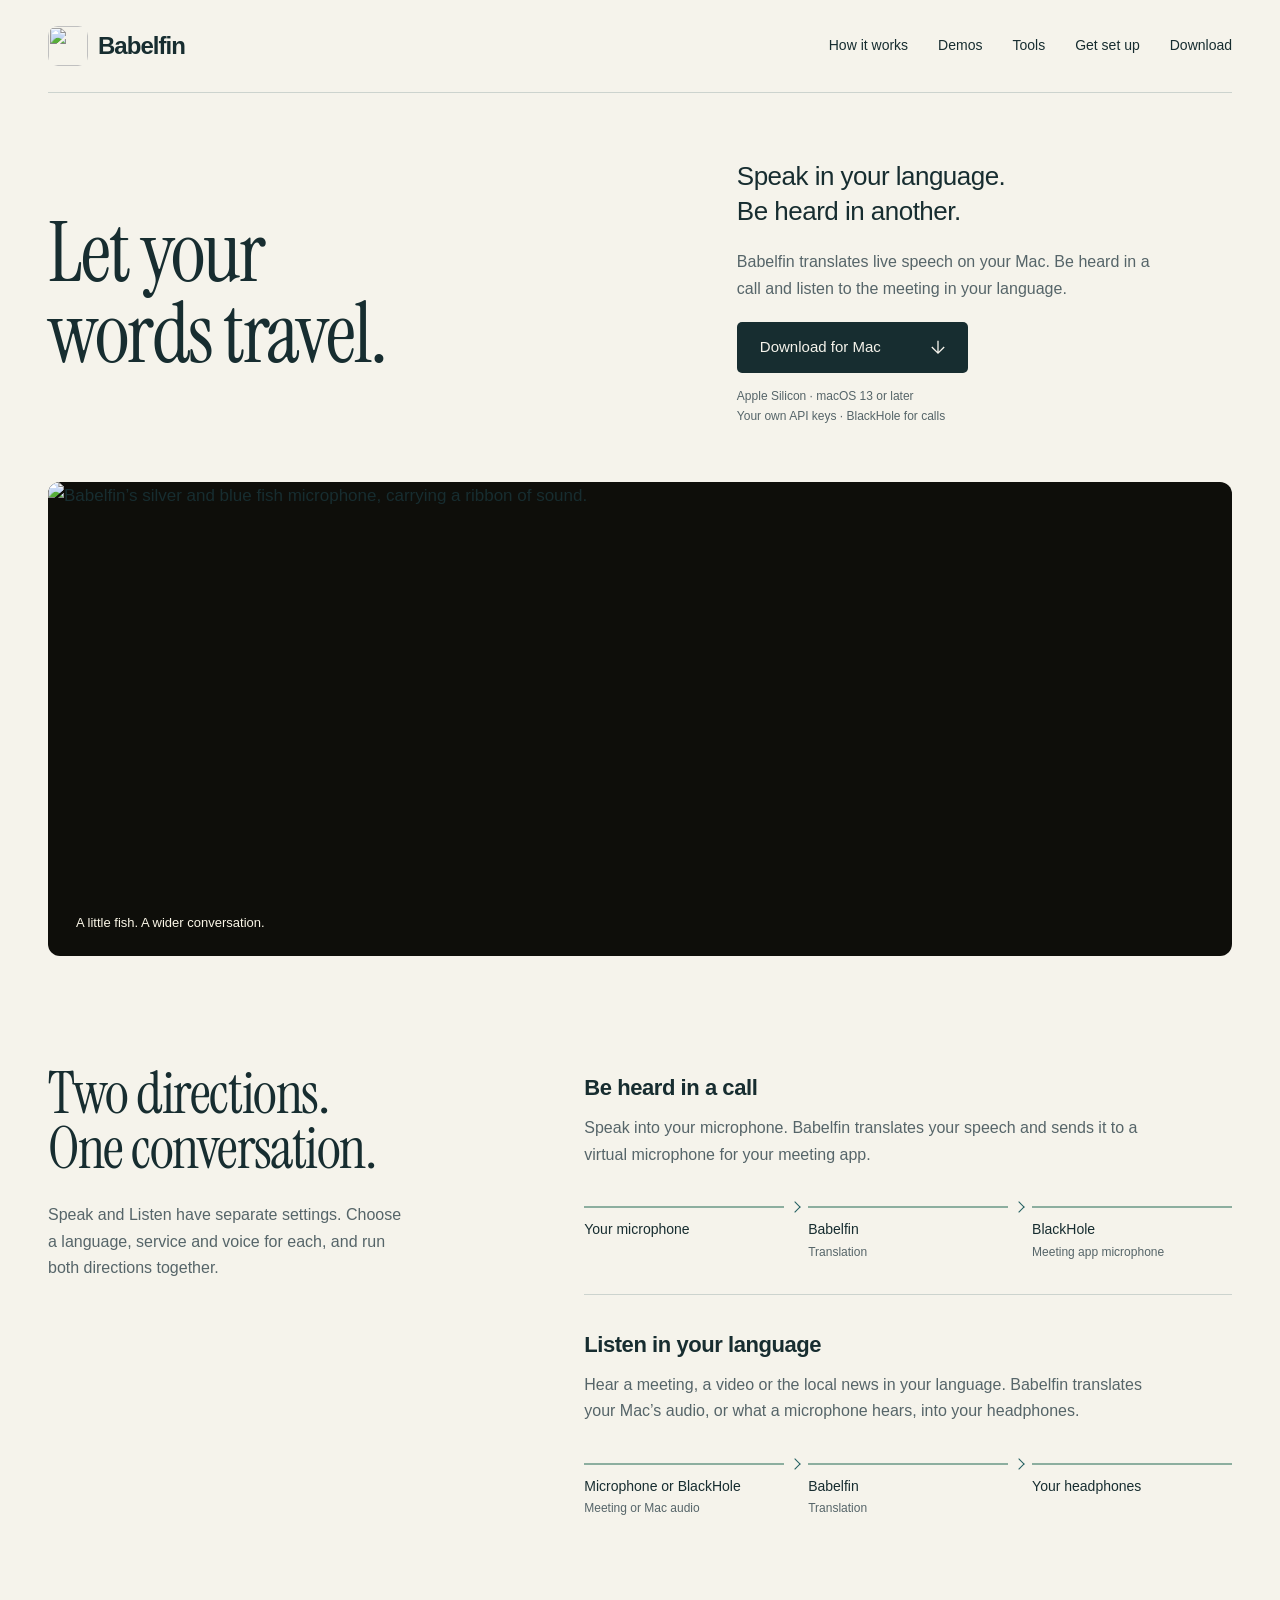
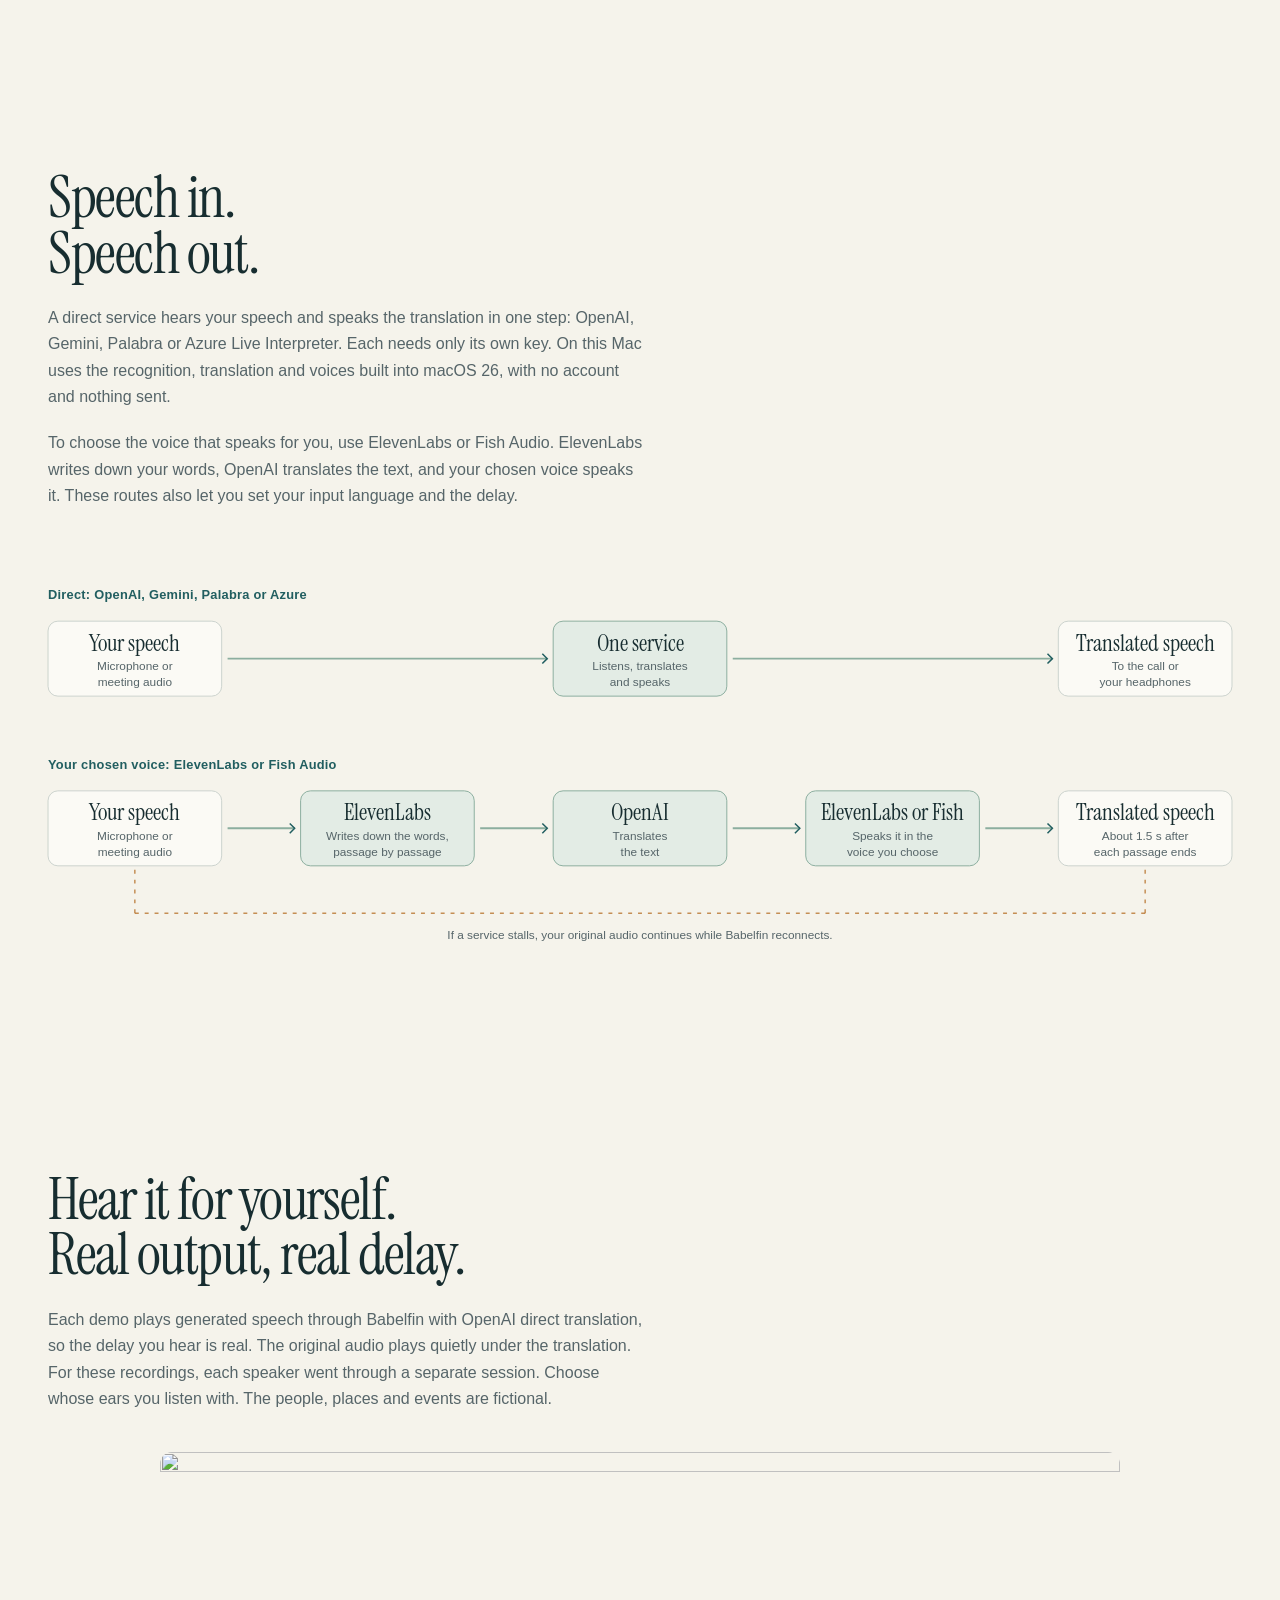
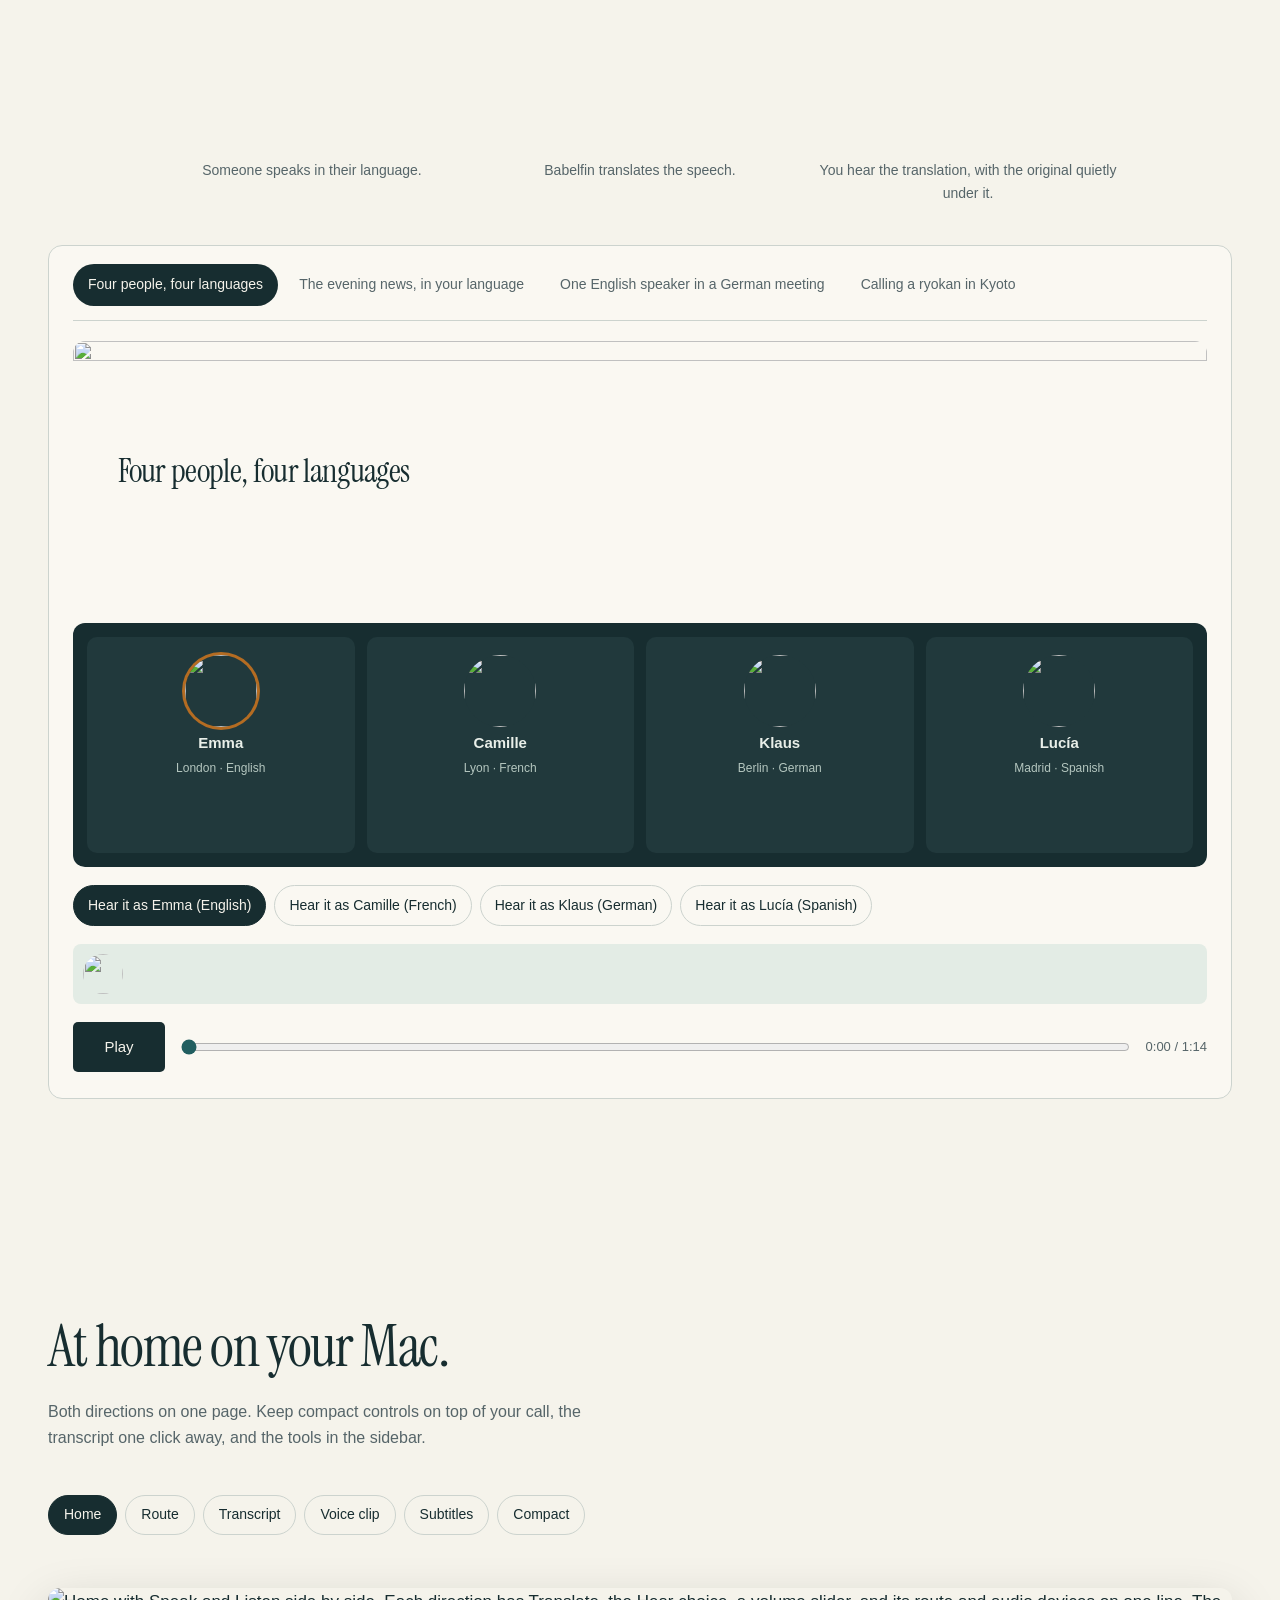
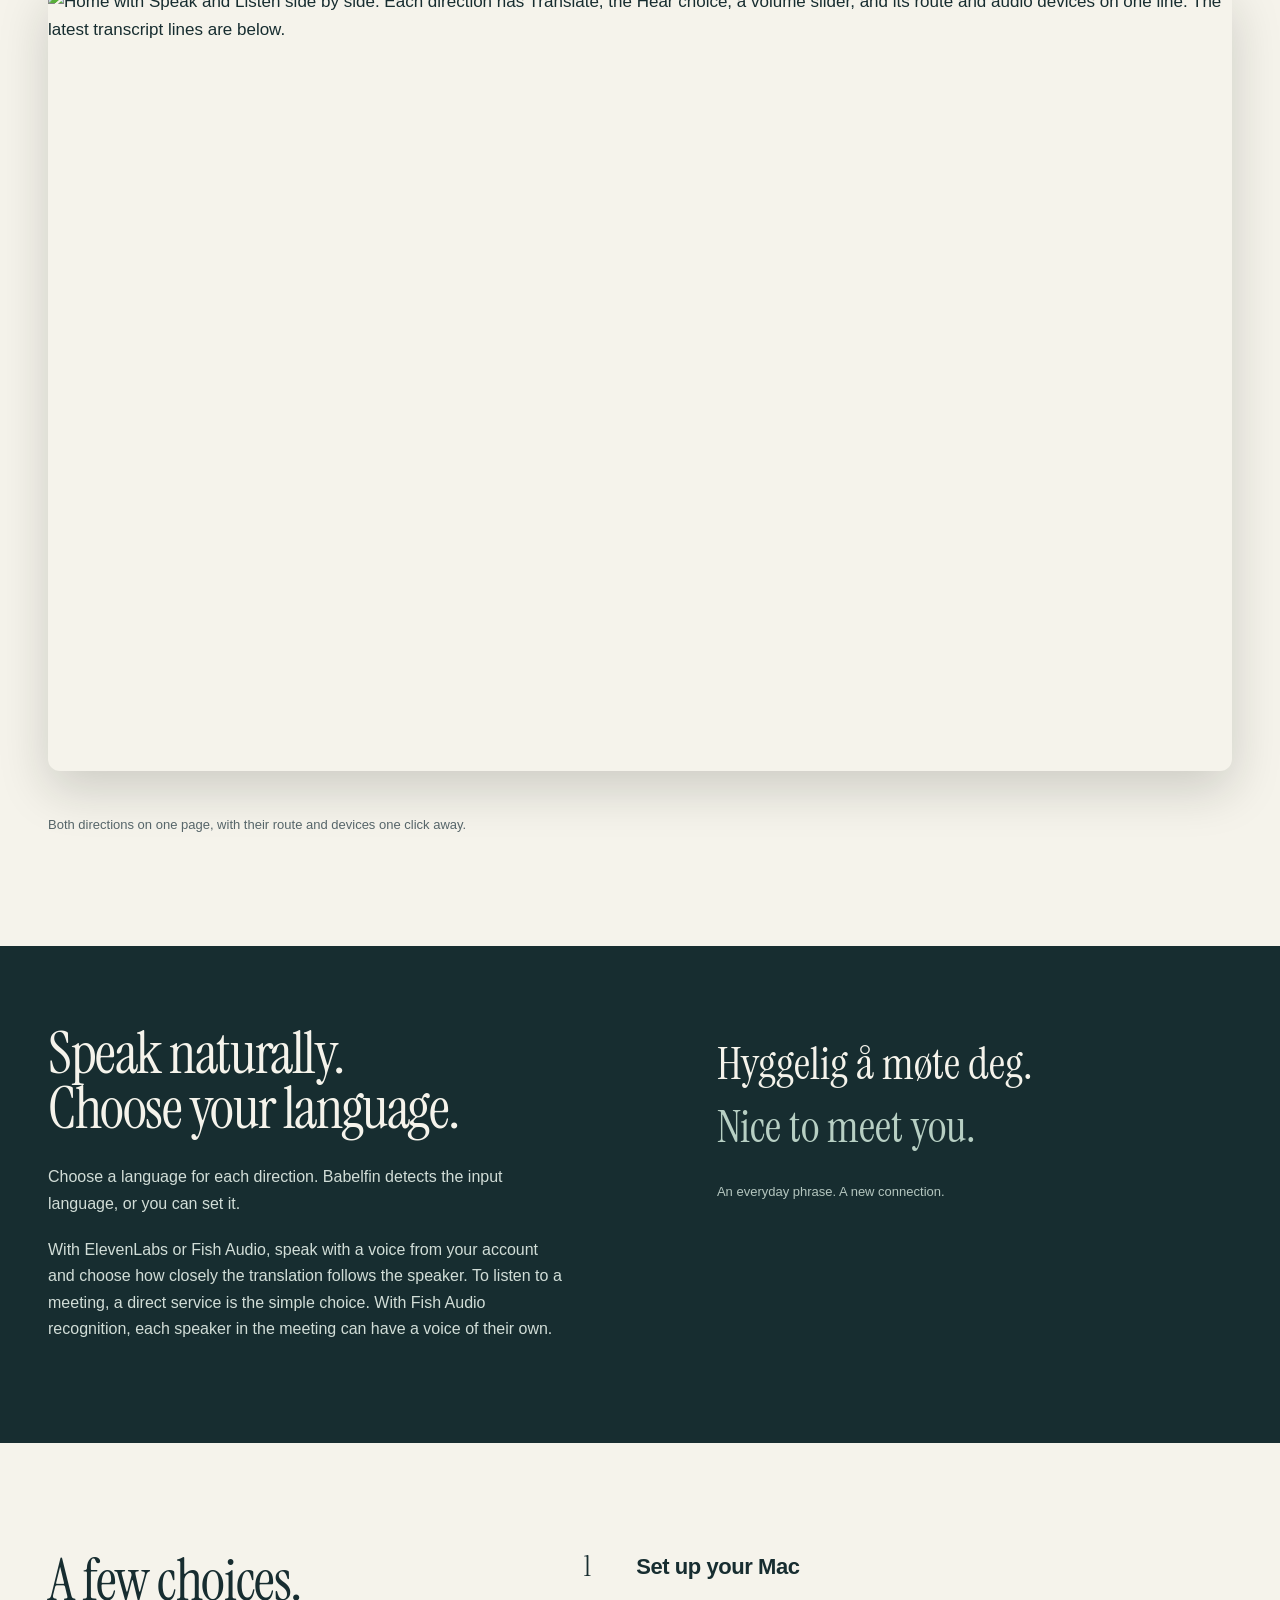
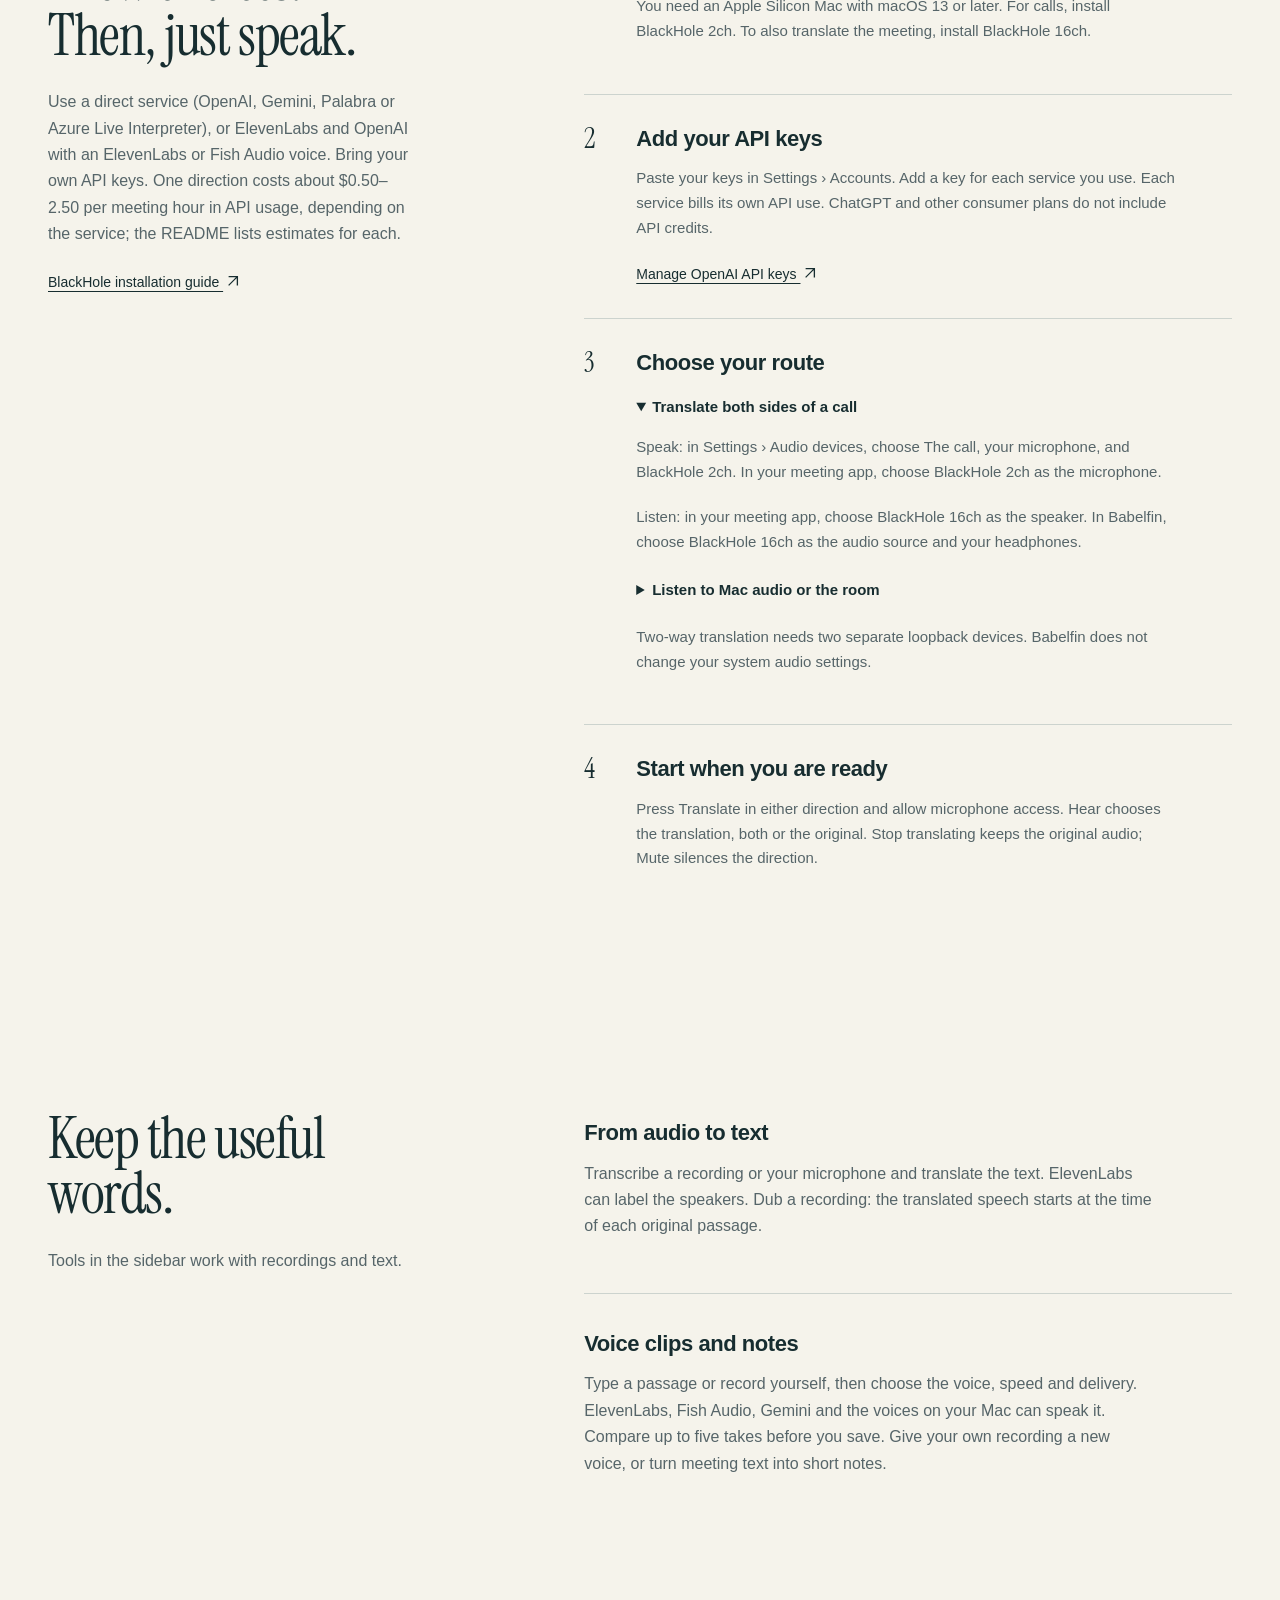
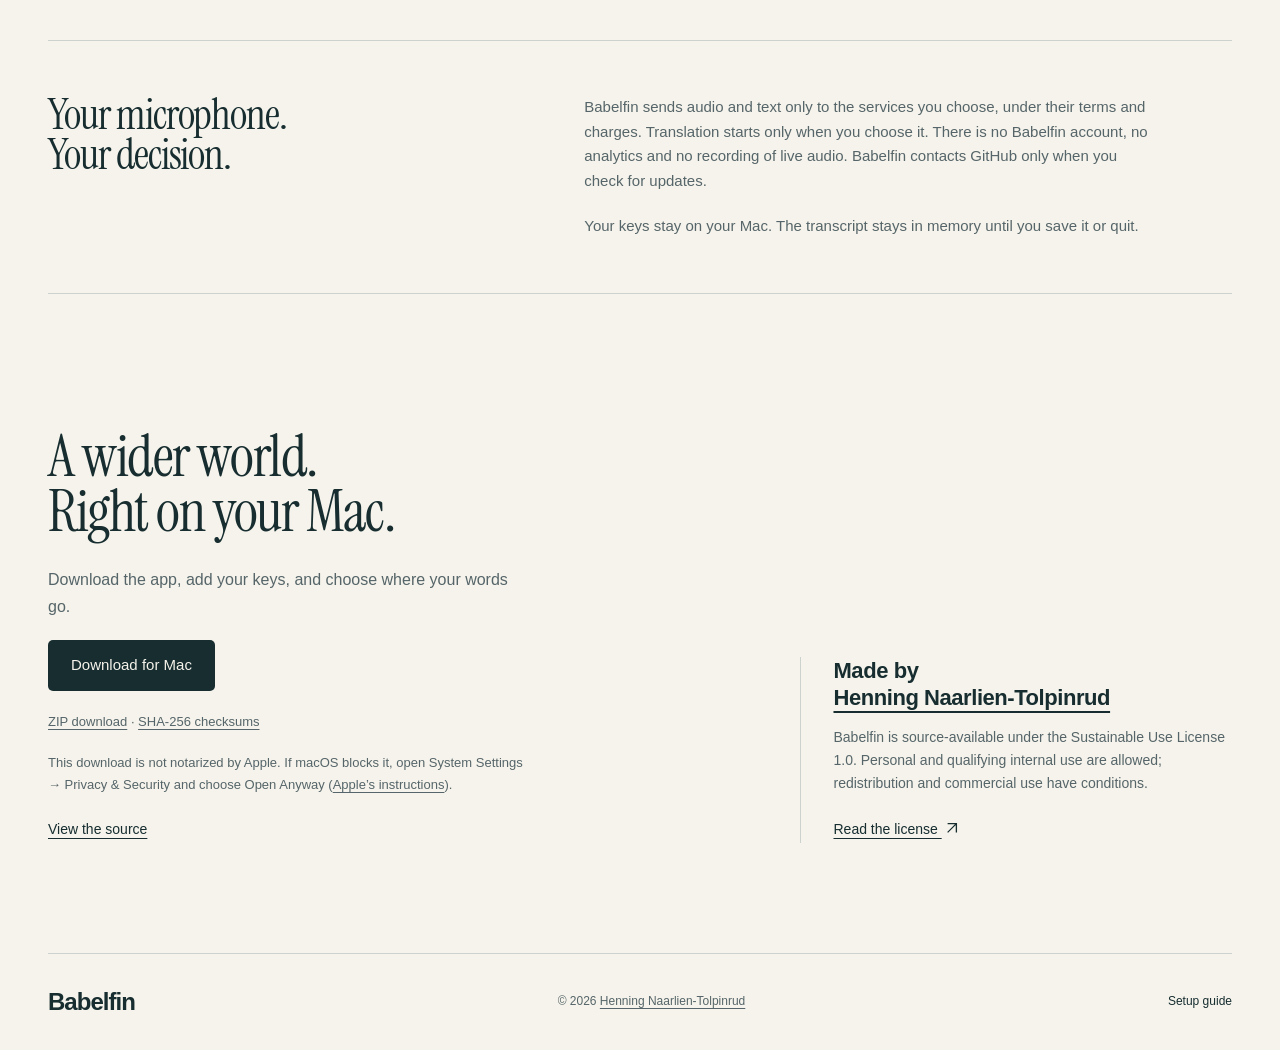
==== commit a1db4954: "Release v0.6.0-build20" ====
--- a/site/index.html
+++ b/site/index.html
@@ -3,7 +3,7 @@
 <head>
   <meta charset="utf-8">
   <meta name="viewport" content="width=device-width, initial-scale=1">
-  <meta name="description" content="Babelfin translates speech as you speak. A small macOS app for translated microphone audio in Teams, or listening through your headphones.">
+  <meta name="description" content="Babelfin translates speech as you speak. A small macOS app for translated microphone audio in Zoom, Teams, Slack and other meeting apps, or listening through your headphones.">
   <meta name="theme-color" content="#f5f3eb">
   <meta name="color-scheme" content="light">
   <link rel="canonical" href="https://tm-henningnt.github.io/babelfin/">
@@ -29,17 +29,17 @@
 </header>
 <main id="main" tabindex="-1">
   <section class="hero wrap" aria-labelledby="hero-title">
-    <div class="hero-copy"><h1 id="hero-title">Let your <span class="heading-line">words travel.</span></h1><div class="hero-intro"><p>Speak in your language.<br>Be heard in another.</p><p class="description">Babelfin translates live speech on your Mac. Be heard in a Teams call and listen to the meeting in your language.</p><a class="button" href="https://github.com/tm-henningnt/babelfin/releases/latest">Download for Mac <svg aria-hidden="true" width="14" height="14" class="down-arrow" viewBox="0 0 16 16" fill="none" stroke="currentColor" stroke-width="1.5"><path d="M3 13 13 3M3 3h10v10"/></svg></a><p class="release-note">Apple Silicon · macOS 13 or later<br>Your own API keys · BlackHole for calls</p></div></div>
+    <div class="hero-copy"><h1 id="hero-title">Let your <span class="heading-line">words travel.</span></h1><div class="hero-intro"><p>Speak in your language.<br>Be heard in another.</p><p class="description">Babelfin translates live speech on your Mac. Be heard in a call and listen to the meeting in your language.</p><a class="button" href="https://github.com/tm-henningnt/babelfin/releases/latest">Download for Mac <svg aria-hidden="true" width="14" height="14" class="down-arrow" viewBox="0 0 16 16" fill="none" stroke="currentColor" stroke-width="1.5"><path d="M3 13 13 3M3 3h10v10"/></svg></a><p class="release-note">Apple Silicon · macOS 13 or later<br>Your own API keys · BlackHole for calls</p></div></div>
     <figure class="hero-art"><img src="assets/homepage-hero.webp" fetchpriority="high" decoding="async" width="1536" height="1024" alt="Babelfin’s silver and blue fish microphone, carrying a ribbon of sound."><figcaption>A little fish. A wider conversation.</figcaption></figure>
   </section>
   <section id="how" class="how wrap section" aria-labelledby="how-title">
     <div class="section-intro"><h2 id="how-title">Two directions. <span class="heading-line">One conversation.</span></h2><p>Speak and Listen have separate settings. Choose a language, service and voice for each, and run both directions together.</p></div>
     <div class="routes">
-      <article><h3>Be heard in a call</h3><p>Speak into your microphone. Babelfin translates your speech and sends it to a virtual microphone for Teams.</p><ol class="signal" aria-label="Teams audio route"><li>Your microphone</li><li>Babelfin <small>Translation</small></li><li>BlackHole <small>Teams microphone</small></li></ol></article>
+      <article><h3>Be heard in a call</h3><p>Speak into your microphone. Babelfin translates your speech and sends it to a virtual microphone for your meeting app.</p><ol class="signal" aria-label="Call audio route"><li>Your microphone</li><li>Babelfin <small>Translation</small></li><li>BlackHole <small>Meeting app microphone</small></li></ol></article>
       <article><h3>Listen in your language</h3><p>Hear a meeting, a video or the local news in your language. Babelfin translates your Mac’s audio, or what a microphone hears, into your headphones.</p><ol class="signal" aria-label="Local listening route"><li>Microphone or BlackHole <small>Meeting or Mac audio</small></li><li>Babelfin <small>Translation</small></li><li>Your headphones</li></ol></article>
     </div>
   </section>
-  <section id="loop" class="loop wrap section" aria-labelledby="loop-title"><div class="loop-intro"><h2 id="loop-title">Speech in. <span class="heading-line">Speech out.</span></h2><p>A direct service hears your speech and speaks the translation in one step: OpenAI, Gemini, Palabra or Azure Live Interpreter. Each needs only its own key.</p><p>To choose the voice that speaks for you, use ElevenLabs or Fish Audio. ElevenLabs writes down your words, OpenAI translates the text, and your chosen voice speaks it. These routes also let you set your input language and the delay.</p></div><figure class="loop-figure">
+  <section id="loop" class="loop wrap section" aria-labelledby="loop-title"><div class="loop-intro"><h2 id="loop-title">Speech in. <span class="heading-line">Speech out.</span></h2><p>A direct service hears your speech and speaks the translation in one step: OpenAI, Gemini, Palabra or Azure Live Interpreter. Each needs only its own key. On this Mac uses the recognition, translation and voices built into macOS 26, with no account and nothing sent.</p><p>To choose the voice that speaks for you, use ElevenLabs or Fish Audio. ElevenLabs writes down your words, OpenAI translates the text, and your chosen voice speaks it. These routes also let you set your input language and the delay.</p></div><figure class="loop-figure">
 <svg class="loop-wide" viewBox="0 0 1200 400" role="img" aria-labelledby="loop-wide-title loop-wide-desc">
 <title id="loop-wide-title">How Babelfin translates speech</title>
 <desc id="loop-wide-desc">With a direct service (OpenAI, Gemini, Palabra or Azure Live Interpreter), one service hears your speech and speaks the translation. With an ElevenLabs or Fish Audio voice, ElevenLabs writes down your words passage by passage, OpenAI translates the text, and the voice you choose speaks it. If a service stalls, the original audio continues while Babelfin reconnects.</desc>
@@ -186,13 +186,13 @@
   <!-- demos:start -->
   <section id="demos" class="demos wrap section" aria-labelledby="demos-title"><div class="demos-intro"><h2 id="demos-title">Hear it for yourself. <span class="heading-line">Real output, real delay.</span></h2><p>Each demo plays generated speech through Babelfin with OpenAI direct translation, so the delay you hear is real. The original audio plays quietly under the translation. For these recordings, each speaker went through a separate session. Choose whose ears you listen with. The people, places and events are fictional.</p></div><figure class="demo-path"><img src="assets/demos/audio-path.webp" width="1336" height="416" loading="lazy" decoding="async" alt=""><figcaption><span>Someone speaks in their language.</span><span>Babelfin translates the speech.</span><span>You hear the translation, with the original quietly under it.</span></figcaption></figure><article class="demo" data-scene="meeting"><header class="demo-head"><img src="assets/demos/scene-meeting.webp" width="1600" height="600" loading="lazy" decoding="async" alt=""><h3>Four people, four languages</h3></header><div class="demo-fallback"><figure class="demo-audio"><figcaption>As Emma hears it (English)</figcaption><audio controls preload="none" src="demos/meeting-emma.mp3"></audio></figure><figure class="demo-audio"><figcaption>As Camille hears it (French)</figcaption><audio controls preload="none" src="demos/meeting-camille.mp3"></audio></figure><figure class="demo-audio"><figcaption>As Klaus hears it (German)</figcaption><audio controls preload="none" src="demos/meeting-klaus.mp3"></audio></figure><figure class="demo-audio"><figcaption>As Lucía hears it (Spanish)</figcaption><audio controls preload="none" src="demos/meeting-lucia.mp3"></audio></figure><details><summary>What is said</summary><ol class="demo-lines"><li lang="en"><strong>Emma:</strong> Good morning, everyone. Shall we start with the launch date?</li><li lang="fr"><strong>Camille:</strong> Bonjour à tous ! À Lyon, nous sommes prêts pour le premier mars, mais l&#x27;imprimeur a besoin d&#x27;une semaine de plus.</li><li lang="de"><strong>Klaus:</strong> Das passt uns gut. Berlin kann die Pressemitteilung bis Ende Februar fertig haben.</li><li lang="es"><strong>Lucía:</strong> Perfecto. En Madrid necesitamos los textos traducidos antes del veinte de febrero.</li><li lang="en"><strong>Emma:</strong> Then let&#x27;s say the eighth of March. Camille, can you confirm with the printer today?</li><li lang="fr"><strong>Camille:</strong> Oui, je les appelle après la réunion et j&#x27;envoie une confirmation à tout le monde.</li><li lang="de"><strong>Klaus:</strong> Sehr gut. Ich schicke heute Nachmittag den Entwurf an Lucía.</li><li lang="es"><strong>Lucía:</strong> Gracias, Klaus. Lo reviso mañana por la mañana.</li></ol></details></div></article><article class="demo" data-scene="news"><header class="demo-head"><img src="assets/demos/scene-news.webp" width="1600" height="600" loading="lazy" decoding="async" alt=""><h3>The evening news, in your language</h3></header><div class="demo-fallback"><figure class="demo-audio"><figcaption>As you hear it (English)</figcaption><audio controls preload="none" src="demos/news-you.mp3"></audio></figure><details><summary>What is said</summary><ol class="demo-lines"><li lang="no"><strong>Ingrid:</strong> God kveld, og velkommen til nyhetene fra Oslo.</li><li lang="no"><strong>Ingrid:</strong> Den nye ferjen mellom Aker brygge og Nesodden startet i dag, og den første turen var fullsatt.</li><li lang="no"><strong>Ingrid:</strong> Meteorologene varsler sol i morgen, men det kommer mer regn fra søndag kveld.</li><li lang="no"><strong>Ingrid:</strong> På Bygdøy åpner en ny utstilling om byens historie som handelsby på lørdag.</li><li lang="no"><strong>Ingrid:</strong> Inngangen er gratis for barn, og utstillingen står til slutten av mai.</li><li lang="no"><strong>Ingrid:</strong> Det var alt for i kveld. Takk for at du så på, og god helg.</li></ol></details></div></article><article class="demo" data-scene="german"><header class="demo-head"><img src="assets/demos/scene-warehouse.webp" width="1600" height="600" loading="lazy" decoding="async" alt=""><h3>One English speaker in a German meeting</h3></header><div class="demo-fallback"><figure class="demo-audio"><figcaption>As you hear it (English)</figcaption><audio controls preload="none" src="demos/german-you.mp3"></audio></figure><figure class="demo-audio"><figcaption>As Anna hears it (German)</figcaption><audio controls preload="none" src="demos/german-anna.mp3"></audio></figure><details><summary>What is said</summary><ol class="demo-lines"><li lang="de"><strong>Anna:</strong> Guten Tag zusammen. Heute geht es um den Zeitplan für das neue Lager.</li><li lang="de"><strong>Jonas:</strong> Die Regale kommen nächste Woche, aber der Boden ist noch nicht fertig.</li><li lang="en"><strong>You:</strong> Thanks, Jonas. How long does the floor need before the shelves can go in?</li><li lang="de"><strong>Jonas:</strong> Ungefähr vier Tage. Wir können die Lieferung um eine Woche verschieben.</li><li lang="de"><strong>Petra:</strong> Dann schaffen wir die Eröffnung trotzdem noch vor Ende des Monats.</li><li lang="en"><strong>You:</strong> Good. Let&#x27;s move the delivery and keep the opening date as planned.</li><li lang="de"><strong>Anna:</strong> Einverstanden. Ich schreibe das ins Protokoll und schicke es heute raus.</li></ol></details></div></article><article class="demo" data-scene="hotel"><header class="demo-head"><img src="assets/demos/scene-ryokan.webp" width="1600" height="600" loading="lazy" decoding="async" alt=""><h3>Calling a ryokan in Kyoto</h3></header><div class="demo-fallback"><figure class="demo-audio"><figcaption>As you hear it (English)</figcaption><audio controls preload="none" src="demos/hotel-you.mp3"></audio></figure><figure class="demo-audio"><figcaption>As Haruka hears it (Japanese)</figcaption><audio controls preload="none" src="demos/hotel-haruka.mp3"></audio></figure><details><summary>What is said</summary><ol class="demo-lines"><li lang="ja"><strong>Haruka:</strong> お電話ありがとうございます。京都の旅館さくらでございます。</li><li lang="en"><strong>You:</strong> Hello! I have a booking for two nights from Friday, under the name Taylor.</li><li lang="ja"><strong>Haruka:</strong> テイラー様ですね。確認いたしました。金曜日から二泊、和室でご用意しております。</li><li lang="en"><strong>You:</strong> Wonderful. Could we have dinner in our room on the first evening?</li><li lang="ja"><strong>Haruka:</strong> はい、かしこまりました。夕食は六時半からでよろしいでしょうか。</li><li lang="en"><strong>You:</strong> Half past six is perfect. Is there a bath we can use late in the evening?</li><li lang="ja"><strong>Haruka:</strong> 大浴場は夜十一時までご利用いただけます。貸切風呂もございますので、ご予約ください。</li><li lang="en"><strong>You:</strong> Then we would like the private bath at nine o&#x27;clock, please. Thank you so much!</li><li lang="ja"><strong>Haruka:</strong> ありがとうございます。お気をつけてお越しくださいませ。</li></ol></details></div></article><script type="application/json" id="demo-data">{"scenes":[{"id":"meeting","title":"Four people, four languages","duration":74.38,"art":"scene-meeting","speakers":{"emma":{"name":"Emma","language":"en","languageName":"English","city":"London","portrait":"portrait-emma"},"camille":{"name":"Camille","language":"fr","languageName":"French","city":"Lyon","portrait":"portrait-camille"},"klaus":{"name":"Klaus","language":"de","languageName":"German","city":"Berlin","portrait":"portrait-klaus"},"lucia":{"name":"Lucía","language":"es","languageName":"Spanish","city":"Madrid","portrait":"portrait-lucia"}},"lines":[{"speaker":"emma","text":"Good morning, everyone. Shall we start with the launch date?","language":"en","start":1.5,"end":4.46},{"speaker":"camille","text":"Bonjour à tous ! À Lyon, nous sommes prêts pour le premier mars, mais l'imprimeur a besoin d'une semaine de plus.","language":"fr","start":8.46,"end":15.18},{"speaker":"klaus","text":"Das passt uns gut. Berlin kann die Pressemitteilung bis Ende Februar fertig haben.","language":"de","start":19.18,"end":24.38},{"speaker":"lucia","text":"Perfecto. En Madrid necesitamos los textos traducidos antes del veinte de febrero.","language":"es","start":28.38,"end":33.98},{"speaker":"emma","text":"Then let's say the eighth of March. Camille, can you confirm with the printer today?","language":"en","start":37.98,"end":42.86},{"speaker":"camille","text":"Oui, je les appelle après la réunion et j'envoie une confirmation à tout le monde.","language":"fr","start":46.86,"end":51.18},{"speaker":"klaus","text":"Sehr gut. Ich schicke heute Nachmittag den Entwurf an Lucía.","language":"de","start":55.18,"end":59.1},{"speaker":"lucia","text":"Gracias, Klaus. Lo reviso mañana por la mañana.","language":"es","start":63.1,"end":66.38}],"perspectives":[{"listener":"emma","audio":"demos/meeting-emma.mp3","translated":["camille","klaus","lucia"],"heardAsIs":["emma"],"translations":[{"t":9.51,"text":"Hello everyone,"},{"t":12.29,"text":"in Lyon, we're ready for March 1st, but the printer needs one more week."},{"t":20.63,"text":"That works well for us."},{"t":24.02,"text":"Berlin can finish the press release by the end of February."},{"t":28.73,"text":"In order."},{"t":32.34,"text":"In Madrid, we need the texts translated before February 20."},{"t":48.3,"text":"Yes, I call them after the meeting"},{"t":51.67,"text":"and send a confirmation to everyone."},{"t":56.23,"text":"Very good,"},{"t":58.83,"text":"I'll send the draft to Lucia this afternoon."},{"t":64.35,"text":"Thanks, Klaus. I'll review it tomorrow morning."}]},{"listener":"camille","audio":"demos/meeting-camille.mp3","translated":["emma","klaus","lucia"],"heardAsIs":["camille"],"translations":[{"t":2.4,"text":"Bonjour à tous. On commence par la date de lancement ?"},{"t":20.68,"text":"Ça nous va très bien. Berlin peut publier le communiqué de presse d’ici fin février."},{"t":29.21,"text":"Parfait. À Madrid, nous avons besoin"},{"t":33.98,"text":"des textes traduits avant le 20 février."},{"t":39.63,"text":"Ensuite, disons le 8 mars. Camille, peux-tu le confirmer avec l’imprimeur aujourd’hui ?"},{"t":56.3,"text":"Très bien, je vous envoie cet après-midi le projet à Lucia."},{"t":64.18,"text":"Merci, Klaus. Je le relis demain matin."}]},{"listener":"klaus","audio":"demos/meeting-klaus.mp3","translated":["emma","camille","lucia"],"heardAsIs":["klaus"],"translations":[{"t":2.13,"text":"Guten Morgen allerseits. Sollen wir mit dem Startdatum anfangen?"},{"t":9.52,"text":"Hallo zusammen, in Lyon sind wir bereit für den 1. März, aber der Drucker braucht noch eine Woche."},{"t":29.61,"text":"Perfekt. In Madrid brauchen wirdie übersetzten Texte, vor dem 20. Februar"},{"t":39.8,"text":"Dann sagen wir den 8. März."},{"t":42.94,"text":"Camille, kannst du das heute beim Drucker bestätigen?"},{"t":48.55,"text":"Ja, ich rufe sie nach dem Treffen an und schicke allen eine Bestätigung."},{"t":64.01,"text":"Danke, Carlos."},{"t":66.62,"text":"Ich schaue es mir morgen früh an."}]},{"listener":"lucia","audio":"demos/meeting-lucia.mp3","translated":["emma","camille","klaus"],"heardAsIs":["lucia"],"translations":[{"t":2.33,"text":"Buenos días a todos. ¿Empezamos por la fecha de lanzamiento?"},{"t":9.53,"text":"Hola a todos,"},{"t":12.32,"text":"en Lyon estamos listos para el 1 de marzo, pero la imprenta necesita una semana más."},{"t":20.48,"text":"Eso nos viene bien."},{"t":24.48,"text":"Berlín puede dejar lista la nota de prensa para finales de febrero."},{"t":38.55,"text":"La lanzaremosel 8 de marzo."},{"t":42.55,"text":"Camille, ¿puedes confirmarlo hoy con la imprenta?"},{"t":47.53,"text":"Pues sí, los llamo después de la reunión y envío una confirmación a todos."},{"t":58.08,"text":"Muy bien, esta tarde le envío el borrador a Lucia."}]}]},{"id":"news","title":"The evening news, in your language","duration":56.86,"art":"scene-news","speakers":{"anchor":{"name":"Ingrid","language":"no","languageName":"Norwegian","city":"Oslo","portrait":"portrait-ingrid"},"you":{"name":"You","language":"en","languageName":"English","city":"Visiting Oslo","portrait":"portrait-you"}},"lines":[{"speaker":"anchor","text":"God kveld, og velkommen til nyhetene fra Oslo.","language":"no","start":1.5,"end":4.62},{"speaker":"anchor","text":"Den nye ferjen mellom Aker brygge og Nesodden startet i dag, og den første turen var fullsatt.","language":"no","start":8.62,"end":14.86},{"speaker":"anchor","text":"Meteorologene varsler sol i morgen, men det kommer mer regn fra søndag kveld.","language":"no","start":18.86,"end":23.9},{"speaker":"anchor","text":"På Bygdøy åpner en ny utstilling om byens historie som handelsby på lørdag.","language":"no","start":27.9,"end":32.86},{"speaker":"anchor","text":"Inngangen er gratis for barn, og utstillingen står til slutten av mai.","language":"no","start":36.86,"end":40.94},{"speaker":"anchor","text":"Det var alt for i kveld. Takk for at du så på, og god helg.","language":"no","start":44.94,"end":48.86}],"perspectives":[{"listener":"you","audio":"demos/news-you.mp3","translated":["anchor"],"heardAsIs":[],"translations":[{"t":2.32,"text":"In the evening, welcome to the news from Oslo."},{"t":11.34,"text":"The new ferry between Aker Brygge and Nesodden started today, and the first trip was fully booked."},{"t":20.13,"text":"Meteorologists forecast sun tomorrow,"},{"t":23.94,"text":"but more rain is coming from Sunday evening."},{"t":32.34,"text":"On Bygdøy, a new exhibition about the city's history as a trading town opens on Saturday."},{"t":38.14,"text":"Admission is free for childrenand the exhibition runs until the end of May."},{"t":46.14,"text":"That’s all for tonight. Thank you for watching, and have a good weekend."}]}]},{"id":"german","title":"One English speaker in a German meeting","duration":62.86,"art":"scene-warehouse","speakers":{"you":{"name":"You","language":"en","languageName":"English","city":"Manchester","portrait":"portrait-you"},"anna":{"name":"Anna","language":"de","languageName":"German","city":"Hamburg","portrait":"portrait-anna"},"jonas":{"name":"Jonas","language":"de","languageName":"German","city":"Munich","portrait":"portrait-jonas"},"petra":{"name":"Petra","language":"de","languageName":"German","city":"Cologne","portrait":"portrait-petra"}},"lines":[{"speaker":"anna","text":"Guten Tag zusammen. Heute geht es um den Zeitplan für das neue Lager.","language":"de","start":1.5,"end":5.9},{"speaker":"jonas","text":"Die Regale kommen nächste Woche, aber der Boden ist noch nicht fertig.","language":"de","start":9.9,"end":14.14},{"speaker":"you","text":"Thanks, Jonas. How long does the floor need before the shelves can go in?","language":"en","start":18.14,"end":22.38},{"speaker":"jonas","text":"Ungefähr vier Tage. Wir können die Lieferung um eine Woche verschieben.","language":"de","start":26.38,"end":30.94},{"speaker":"petra","text":"Dann schaffen wir die Eröffnung trotzdem noch vor Ende des Monats.","language":"de","start":34.94,"end":38.3},{"speaker":"you","text":"Good. Let's move the delivery and keep the opening date as planned.","language":"en","start":42.3,"end":46.46},{"speaker":"anna","text":"Einverstanden. Ich schreibe das ins Protokoll und schicke es heute raus.","language":"de","start":50.46,"end":54.86}],"perspectives":[{"listener":"you","audio":"demos/german-you.mp3","translated":["anna","jonas","petra"],"heardAsIs":["you"],"translations":[{"t":2.32,"text":"Good afternoon, everyone. Today it's about the schedule for the new camp."},{"t":10.83,"text":"The shelves don't come next week."},{"t":14.41,"text":"But the floor isn't finished yet."},{"t":27.18,"text":"Ungefähr 4 for days, we can,"},{"t":31.22,"text":"we can postpone the delivery by a week."},{"t":36.73,"text":"Then we can still makethe opening before the end of the month."},{"t":51.33,"text":"One moment. I'll note itin the minutesand send it out today."}]},{"listener":"anna","audio":"demos/german-anna.mp3","translated":["you"],"heardAsIs":["anna","jonas","petra"],"translations":[{"t":18.93,"text":"Danke, Jonas."},{"t":22.32,"text":"Wie lange braucht der Boden, bevor die Regale rein können?"},{"t":44.54,"text":"Gut, verschieben wir die Lieferungund halten das Startdatum wie geplant."}]}]},{"id":"hotel","title":"Calling a ryokan in Kyoto","duration":85.26,"art":"scene-ryokan","speakers":{"you":{"name":"You","language":"en","languageName":"English","city":"Manchester","portrait":"portrait-you"},"haruka":{"name":"Haruka","language":"ja","languageName":"Japanese","city":"Kyoto","portrait":"portrait-haruka"}},"lines":[{"speaker":"haruka","text":"お電話ありがとうございます。京都の旅館さくらでございます。","language":"ja","start":1.5,"end":5.98},{"speaker":"you","text":"Hello! I have a booking for two nights from Friday, under the name Taylor.","language":"en","start":9.98,"end":14.62},{"speaker":"haruka","text":"テイラー様ですね。確認いたしました。金曜日から二泊、和室でご用意しております。","language":"ja","start":18.62,"end":25.02},{"speaker":"you","text":"Wonderful. Could we have dinner in our room on the first evening?","language":"en","start":29.02,"end":32.86},{"speaker":"haruka","text":"はい、かしこまりました。夕食は六時半からでよろしいでしょうか。","language":"ja","start":36.86,"end":41.58},{"speaker":"you","text":"Half past six is perfect. Is there a bath we can use late in the evening?","language":"en","start":45.58,"end":50.06},{"speaker":"haruka","text":"大浴場は夜十一時までご利用いただけます。貸切風呂もございますので、ご予約ください。","language":"ja","start":54.06,"end":60.78},{"speaker":"you","text":"Then we would like the private bath at nine o'clock, please. Thank you so much!","language":"en","start":64.78,"end":69.58},{"speaker":"haruka","text":"ありがとうございます。お気をつけてお越しくださいませ。","language":"ja","start":73.58,"end":77.26}],"perspectives":[{"listener":"you","audio":"demos/hotel-you.mp3","translated":["haruka"],"heardAsIs":["you"],"translations":[{"t":2.3,"text":"Friends, thank you very much."},{"t":5.87,"text":"This is Ryokan Sakura in Kyoto."},{"t":20.09,"text":"Is this Mr. Taylor? I've confirmed it."},{"t":25.1,"text":"Starting Friday, we've prepared a wa-style room for two nights."},{"t":37.91,"text":"Yes, certainly."},{"t":41.72,"text":"Would dinner be okay from 6:30?"},{"t":55.47,"text":"As for the public bath,"},{"t":58.49,"text":"you can use it until 11 p.m., and we also have private baths, so please make a reservation."},{"t":74.52,"text":"Thank you. Please travel safely here,"}]},{"listener":"haruka","audio":"demos/hotel-haruka.mp3","translated":["you"],"heardAsIs":["haruka"],"translations":[{"t":10.76,"text":"みなさん、"},{"t":13.55,"text":"予約があるのですが、金曜から2泊、テイラー名義です"},{"t":29.75,"text":"ああ、素晴らしい。"},{"t":33.11,"text":"初日の夕食、部屋でお願いできますか。"},{"t":47.69,"text":"6時半で完璧です。夜遅くでも使える浴槽はありますか。"},{"t":68.76,"text":"では、9時に貸切風呂をお願いします。ありがとうございます。"}]}]}]}</script><script src="demos.js" defer></script></section>
   <!-- demos:end -->
-  <section id="app" class="app-shots wrap section" aria-labelledby="app-title"><div class="shots-intro"><h2 id="app-title">At home on your Mac.</h2><p>Both directions in one native window. Keep compact controls beside your call, the transcript one click away, and the voice tools in the sidebar.</p></div><div class="gallery"><figure class="shot gallery-item" data-shot="speak" data-label="Speak"><div class="gallery-frame"><img src="assets/screenshot-speak.webp" loading="lazy" decoding="async" width="1960" height="1400" alt="The Speak page: Translate controls, the Hear choice and output volume, ElevenLabs with the voice Kari, Norwegian to English, Balanced delay and BlackHole 2ch as the virtual microphone."></div><figcaption>Speak with an ElevenLabs voice. Set the input language, the delay and the virtual microphone.</figcaption></figure><figure class="shot gallery-item" data-shot="listen" data-label="Listen"><div class="gallery-frame"><img src="assets/screenshot-listen.webp" loading="lazy" decoding="async" width="1960" height="1400" alt="The Listen page: Gemini as the service, a voice that follows the speaker, BlackHole 16ch as the audio source, automatic input language, Norwegian output and headphones."></div><figcaption>Listen with Gemini. A direct service follows the voice of each speaker.</figcaption></figure><figure class="shot gallery-item" data-shot="transcript" data-label="Transcript"><div class="gallery-frame"><img src="assets/screenshot-transcript.webp" loading="lazy" decoding="async" width="1960" height="1400" alt="The transcript, showing original and translated lines from both directions with copy and save options."></div><figcaption>One transcript for both directions, kept in memory until you save it.</figcaption></figure><figure class="shot gallery-item" data-shot="voice" data-label="Voice clip"><div class="gallery-frame"><img src="assets/screenshot-voice.webp" loading="lazy" decoding="async" width="1960" height="1400" alt="The Voice clip tool: text or your own recording, Steady, Natural or Expressive delivery, speed, inline tags and a button to generate another take."></div><figcaption>Give a text or your own recording a voice. Choose the delivery and speed, and compare takes.</figcaption></figure><figure class="shot gallery-item" data-shot="compact" data-label="Compact"><div class="gallery-frame"><img src="assets/screenshot-compact.webp" loading="lazy" decoding="async" width="880" height="500" alt="Compact controls with one row each for Speak and Listen, each with Translate, Hear and volume."></div><figcaption>Compact controls beside your call.</figcaption></figure></div><script src="gallery.js" defer></script></section>
-  <section class="language-band" aria-labelledby="languages-title"><div class="wrap language-inner"><div><h2 id="languages-title">Speak naturally. <span class="heading-line">Choose your language.</span></h2><p>Choose a language for each direction. Babelfin detects the input language, or you can set it.</p><p>With ElevenLabs or Fish Audio, speak with a voice from your account and choose how closely the translation follows the speaker. To listen to a meeting, a direct service is the simple choice.</p></div><div class="translation-example"><p lang="no">Hyggelig å møte deg.</p><p lang="en">Nice to meet you.</p><p class="small">An everyday phrase. A new connection.</p></div></div></section>
+  <section id="app" class="app-shots wrap section" aria-labelledby="app-title"><div class="shots-intro"><h2 id="app-title">At home on your Mac.</h2><p>Both directions on one page. Keep compact controls on top of your call, the transcript one click away, and the tools in the sidebar.</p></div><div class="gallery"><figure class="shot gallery-item" data-shot="home" data-label="Home"><div class="gallery-frame"><img src="assets/screenshot-home.webp" loading="lazy" decoding="async" width="2240" height="1480" alt="Home with Speak and Listen side by side. Each direction has Translate, the Hear choice, a volume slider, and its route and audio devices on one line. The latest transcript lines are below."></div><figcaption>Both directions on one page, with their route and devices one click away.</figcaption></figure><figure class="shot gallery-item" data-shot="route" data-label="Route"><div class="gallery-frame"><img src="assets/screenshot-route.webp" loading="lazy" decoding="async" width="2240" height="1480" alt="The Speak route popover: ElevenLabs, the voice Kari, Norwegian to English and Balanced delay."></div><figcaption>Change the service, voice, languages and delay without leaving Home.</figcaption></figure><figure class="shot gallery-item" data-shot="transcript" data-label="Transcript"><div class="gallery-frame"><img src="assets/screenshot-transcript.webp" loading="lazy" decoding="async" width="2240" height="1480" alt="The transcript, showing original and translated lines from both directions with copy and save options."></div><figcaption>One transcript for both directions, kept in memory until you save it.</figcaption></figure><figure class="shot gallery-item" data-shot="voice" data-label="Voice clip"><div class="gallery-frame"><img src="assets/screenshot-voice.webp" loading="lazy" decoding="async" width="2240" height="1480" alt="The Voice clip tool: voice service, language and voice, Steady, Natural or Expressive delivery, speed, the text with tags, and takes to compare."></div><figcaption>Give a text or your own recording a voice with ElevenLabs, Fish Audio, Gemini or the voices on your Mac.</figcaption></figure><figure class="shot gallery-item" data-shot="subtitles" data-label="Subtitles"><div class="gallery-frame"><img src="assets/screenshot-subtitles.webp" loading="lazy" decoding="async" width="1560" height="1120" alt="Subtitle settings with a live preview: a speaker name above a translated caption on a dark panel."></div><figcaption>Subtitles in your style: font, size, colour, background, outline and shadow.</figcaption></figure><figure class="shot gallery-item" data-shot="compact" data-label="Compact"><div class="gallery-frame"><img src="assets/screenshot-compact.webp" loading="lazy" decoding="async" width="880" height="388" alt="Compact controls without a title bar: one row each for Speak and Listen with Translate, Hear and volume, and a pin to keep them on top."></div><figcaption>Compact controls that stay on top of your call.</figcaption></figure></div><script src="gallery.js" defer></script></section>
+  <section class="language-band" aria-labelledby="languages-title"><div class="wrap language-inner"><div><h2 id="languages-title">Speak naturally. <span class="heading-line">Choose your language.</span></h2><p>Choose a language for each direction. Babelfin detects the input language, or you can set it.</p><p>With ElevenLabs or Fish Audio, speak with a voice from your account and choose how closely the translation follows the speaker. To listen to a meeting, a direct service is the simple choice. With Fish Audio recognition, each speaker in the meeting can have a voice of their own.</p></div><div class="translation-example"><p lang="no">Hyggelig å møte deg.</p><p lang="en">Nice to meet you.</p><p class="small">An everyday phrase. A new connection.</p></div></div></section>
   <section id="setup" class="setup wrap section" aria-labelledby="setup-title">
     <div class="section-intro"><h2 id="setup-title">A few choices. <span class="heading-line">Then, just speak.</span></h2><p>Use a direct service (OpenAI, Gemini, Palabra or Azure Live Interpreter), or ElevenLabs and OpenAI with an ElevenLabs or Fish Audio voice. Bring your own API keys. One direction costs about $0.50–2.50 per meeting hour in API usage, depending on the service; the README lists estimates for each.</p><a class="text-link" href="https://github.com/ExistentialAudio/BlackHole#installation-instructions">BlackHole installation guide <svg aria-hidden="true" width="14" height="14" viewBox="0 0 16 16" fill="none" stroke="currentColor" stroke-width="1.5"><path d="M3 13 13 3M3 3h10v10"/></svg></a></div>
-    <div class="steps"><article><span class="step-number" aria-hidden="true">1</span><div><h3>Set up your Mac</h3><p>You need an Apple Silicon Mac with macOS 13 or later. For calls, install BlackHole 2ch. To also translate the meeting, install BlackHole 16ch.</p></div></article><article><span class="step-number" aria-hidden="true">2</span><div><h3>Add your API keys</h3><p>Paste your keys in Settings › Accounts. Add a key for each service you use. Each service bills its own API use. ChatGPT and other consumer plans do not include API credits.</p><a class="text-link" href="https://platform.openai.com/api-keys">Manage OpenAI API keys <svg aria-hidden="true" width="14" height="14" viewBox="0 0 16 16" fill="none" stroke="currentColor" stroke-width="1.5"><path d="M3 13 13 3M3 3h10v10"/></svg></a></div></article><article><span class="step-number" aria-hidden="true">3</span><div><h3>Choose your route</h3><details open><summary>Translate both sides of a Teams call</summary><p>Speak: choose Virtual microphone, your microphone, and BlackHole 2ch as output. In Teams, choose BlackHole 2ch as the microphone.</p><p>Listen: in Teams, choose BlackHole 16ch as the speaker. In Babelfin, choose BlackHole 16ch as input and your headphones as output.</p></details><details><summary>Listen to Mac audio or the room</summary><p>Under Listen, choose your headphones as output. To translate a video or other Mac audio, send it to BlackHole and choose BlackHole as input. To translate a TV or radio in the room, choose your microphone.</p></details><p class="small">Two-way translation needs two separate loopback devices. Babelfin does not change your system audio settings.</p></div></article><article><span class="step-number" aria-hidden="true">4</span><div><h3>Start when you are ready</h3><p>Press Translate in either direction and allow microphone access. Hear chooses the translation, both or the original. Stop translating keeps the original audio; Mute silences the direction.</p></div></article></div>
+    <div class="steps"><article><span class="step-number" aria-hidden="true">1</span><div><h3>Set up your Mac</h3><p>You need an Apple Silicon Mac with macOS 13 or later. For calls, install BlackHole 2ch. To also translate the meeting, install BlackHole 16ch.</p></div></article><article><span class="step-number" aria-hidden="true">2</span><div><h3>Add your API keys</h3><p>Paste your keys in Settings › Accounts. Add a key for each service you use. Each service bills its own API use. ChatGPT and other consumer plans do not include API credits.</p><a class="text-link" href="https://platform.openai.com/api-keys">Manage OpenAI API keys <svg aria-hidden="true" width="14" height="14" viewBox="0 0 16 16" fill="none" stroke="currentColor" stroke-width="1.5"><path d="M3 13 13 3M3 3h10v10"/></svg></a></div></article><article><span class="step-number" aria-hidden="true">3</span><div><h3>Choose your route</h3><details open><summary>Translate both sides of a call</summary><p>Speak: in Settings › Audio devices, choose The call, your microphone, and BlackHole 2ch. In your meeting app, choose BlackHole 2ch as the microphone.</p><p>Listen: in your meeting app, choose BlackHole 16ch as the speaker. In Babelfin, choose BlackHole 16ch as the audio source and your headphones.</p></details><details><summary>Listen to Mac audio or the room</summary><p>Under Listen, choose your headphones as output. To translate a video or other Mac audio, send it to BlackHole and choose BlackHole as input. To translate a TV or radio in the room, choose your microphone.</p></details><p class="small">Two-way translation needs two separate loopback devices. Babelfin does not change your system audio settings.</p></div></article><article><span class="step-number" aria-hidden="true">4</span><div><h3>Start when you are ready</h3><p>Press Translate in either direction and allow microphone access. Hear chooses the translation, both or the original. Stop translating keeps the original audio; Mute silences the direction.</p></div></article></div>
   </section>
-  <section id="tools" class="tools wrap section" aria-labelledby="tools-title"><div class="section-intro"><h2 id="tools-title">Keep the useful words.</h2><p>Tools in the sidebar work with recordings and text.</p></div><div class="routes"><article><h3>From audio to text</h3><p>Transcribe a recording or your microphone and translate the text. ElevenLabs can label the speakers. Dub a recording: the translated speech starts at the time of each original passage.</p></article><article><h3>Voice clips and notes</h3><p>Type a passage or record yourself, then choose the voice, speed and delivery. Compare up to five takes before you save. Give your own recording a new voice, or turn meeting text into short notes.</p></article></div></section>
+  <section id="tools" class="tools wrap section" aria-labelledby="tools-title"><div class="section-intro"><h2 id="tools-title">Keep the useful words.</h2><p>Tools in the sidebar work with recordings and text.</p></div><div class="routes"><article><h3>From audio to text</h3><p>Transcribe a recording or your microphone and translate the text. ElevenLabs can label the speakers. Dub a recording: the translated speech starts at the time of each original passage.</p></article><article><h3>Voice clips and notes</h3><p>Type a passage or record yourself, then choose the voice, speed and delivery. ElevenLabs, Fish Audio, Gemini and the voices on your Mac can speak it. Compare up to five takes before you save. Give your own recording a new voice, or turn meeting text into short notes.</p></article></div></section>
   <section class="privacy wrap" aria-labelledby="privacy-title"><h2 id="privacy-title">Your microphone. <span class="heading-line">Your decision.</span></h2><div><p>Babelfin sends audio and text only to the services you choose, under their terms and charges. Translation starts only when you choose it. There is no Babelfin account, no analytics and no recording of live audio. Babelfin contacts GitHub only when you check for updates.</p><p>Your keys stay on your Mac. The transcript stays in memory until you save it or quit.</p></div></section>
   <section id="release" class="release wrap section" aria-labelledby="release-title"><div><h2 id="release-title">A wider world. <span class="heading-line">Right on your Mac.</span></h2><p>Download the app, add your keys, and choose where your words go.</p><p><a class="button" href="https://github.com/tm-henningnt/babelfin/releases/latest">Download for Mac</a></p><p class="small"><a href="https://github.com/tm-henningnt/babelfin/releases/latest#zip">ZIP download</a> · <a href="https://github.com/tm-henningnt/babelfin/releases/latest#checksums">SHA-256 checksums</a></p><p class="small" data-release-security>This download is not notarized by Apple. If macOS blocks it, open System Settings → Privacy &amp; Security and choose Open Anyway (<a href="https://support.apple.com/102445">Apple’s instructions</a>).</p><a class="text-link" href="https://github.com/tm-henningnt/babelfin">View the source</a></div><aside><h3>Made by <span class="heading-line"><a href="https://henning.tolpinrud.no/">Henning Naarlien-Tolpinrud</a></span></h3><p>Babelfin is source-available under the Sustainable Use License 1.0. Personal and qualifying internal use are allowed; redistribution and commercial use have conditions.</p><a class="text-link" href="LICENSE.txt">Read the license <svg aria-hidden="true" width="14" height="14" viewBox="0 0 16 16" fill="none" stroke="currentColor" stroke-width="1.5"><path d="M3 13 13 3M3 3h10v10"/></svg></a></aside></section>
 </main>
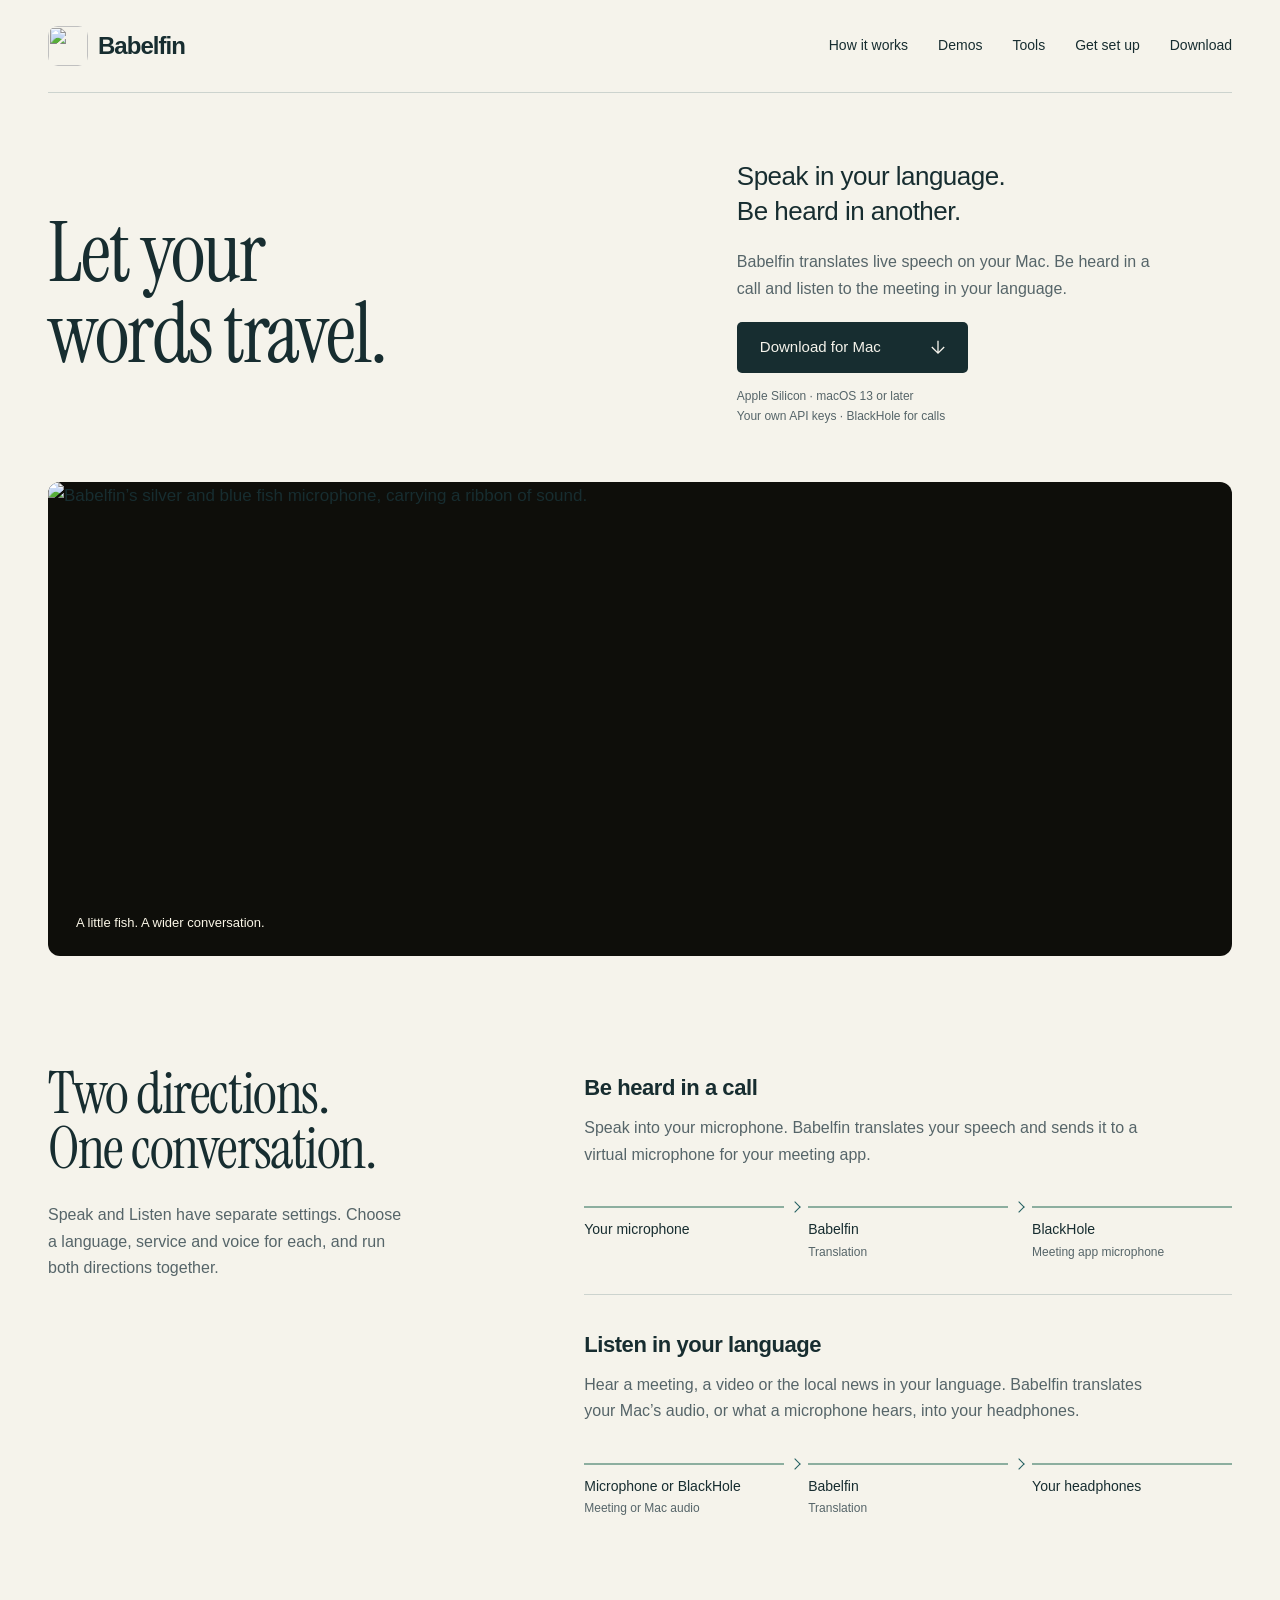
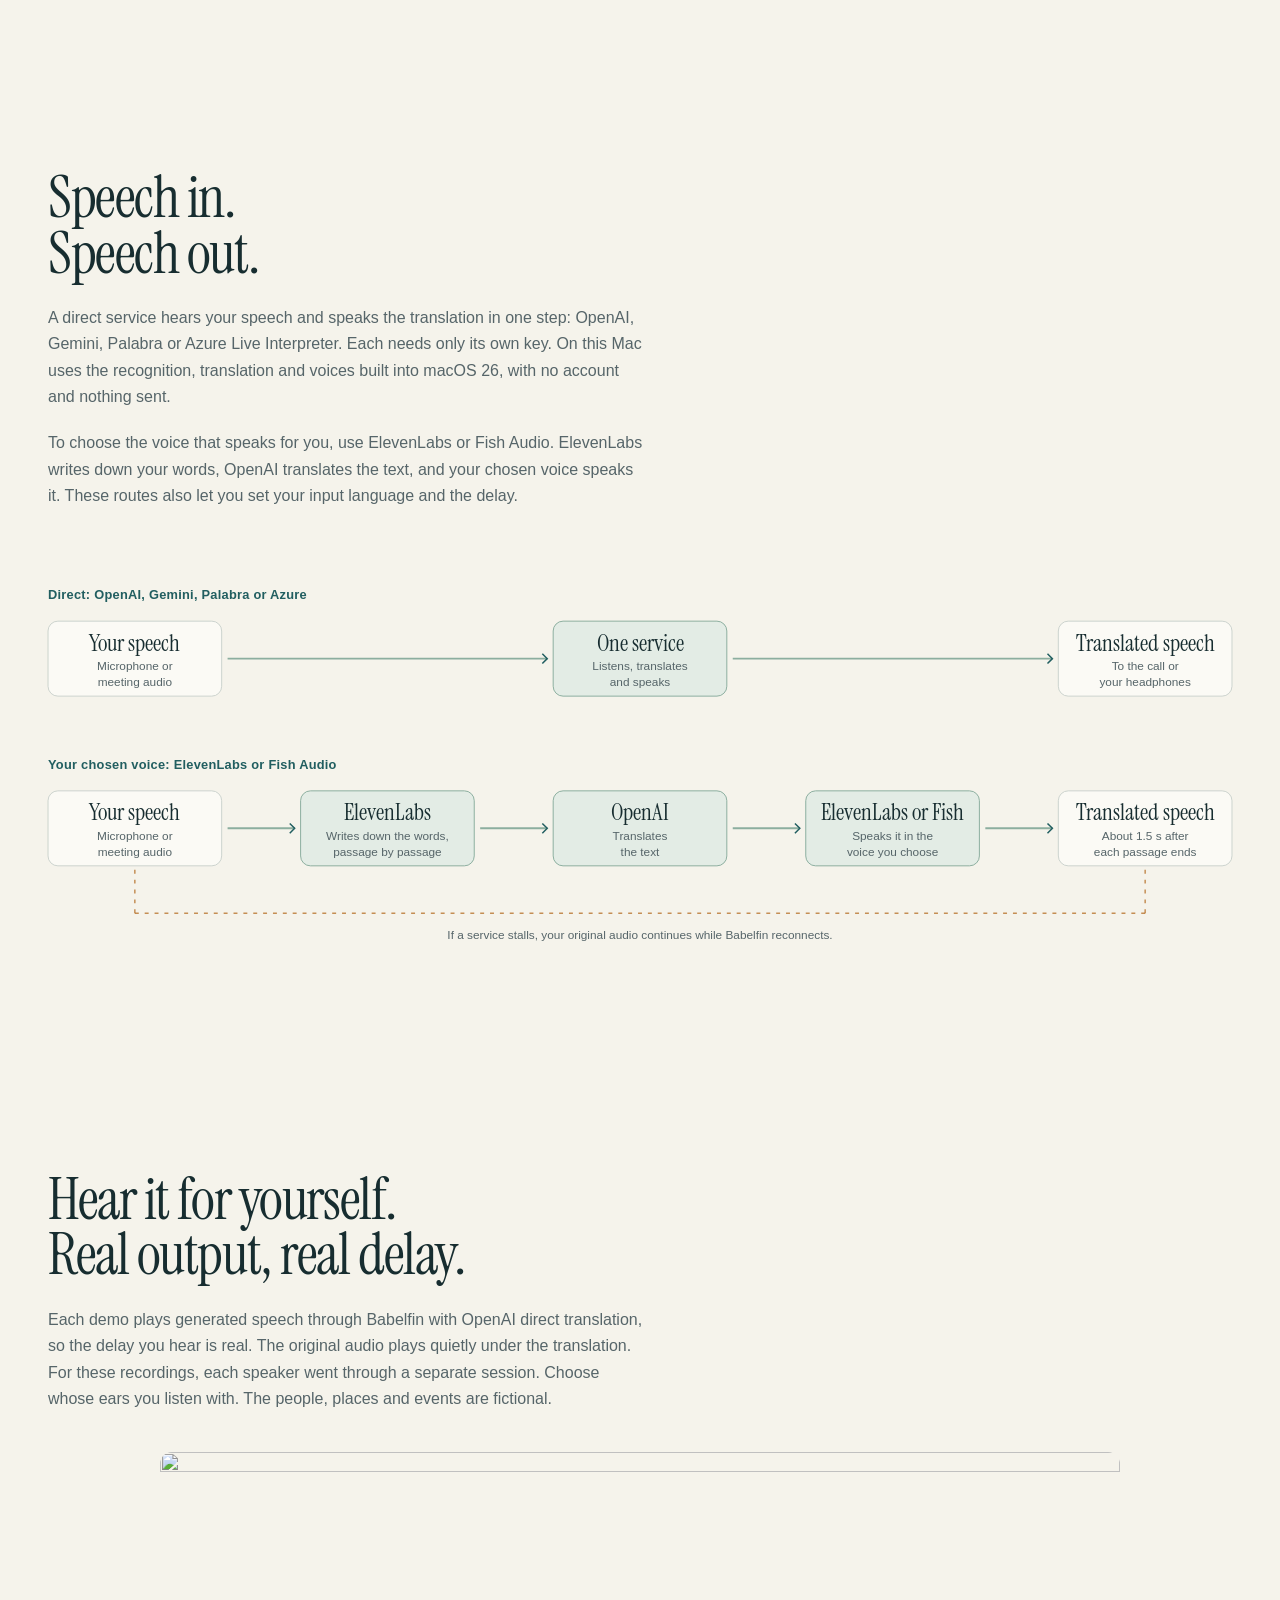
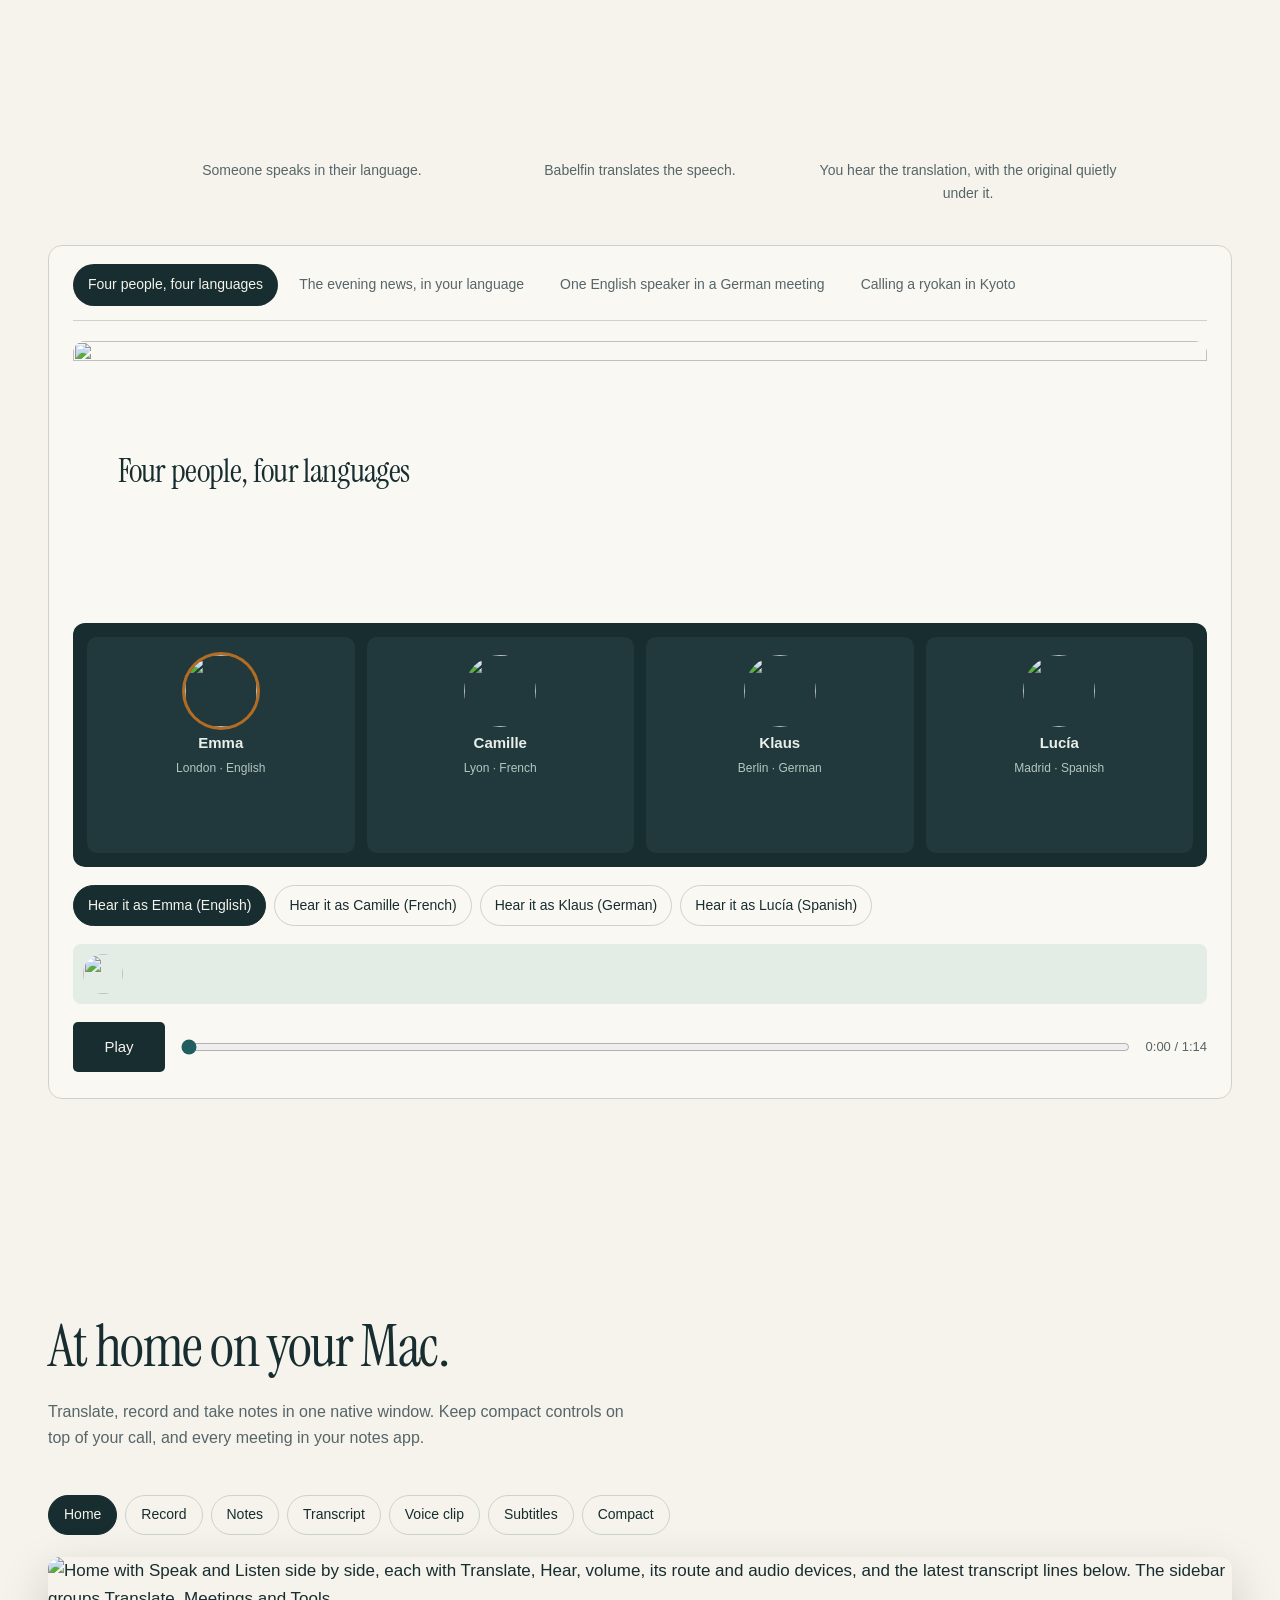
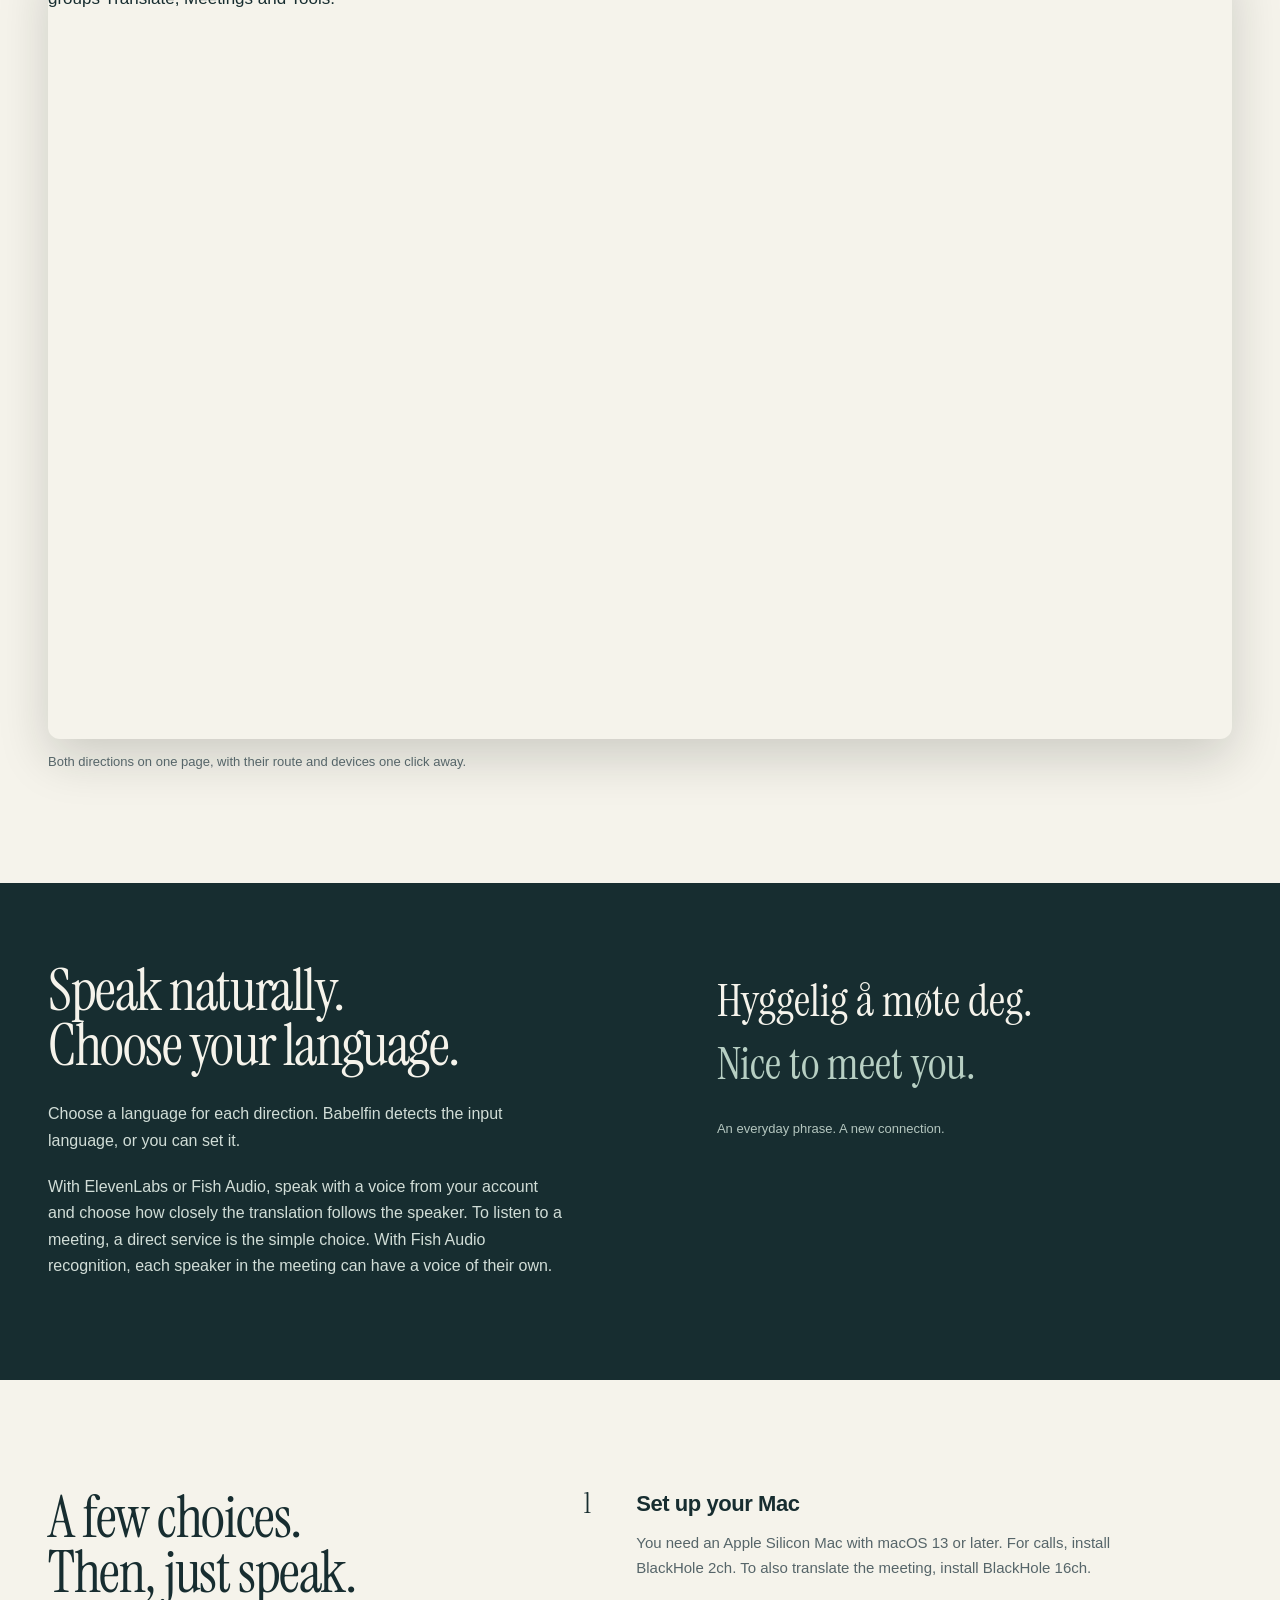
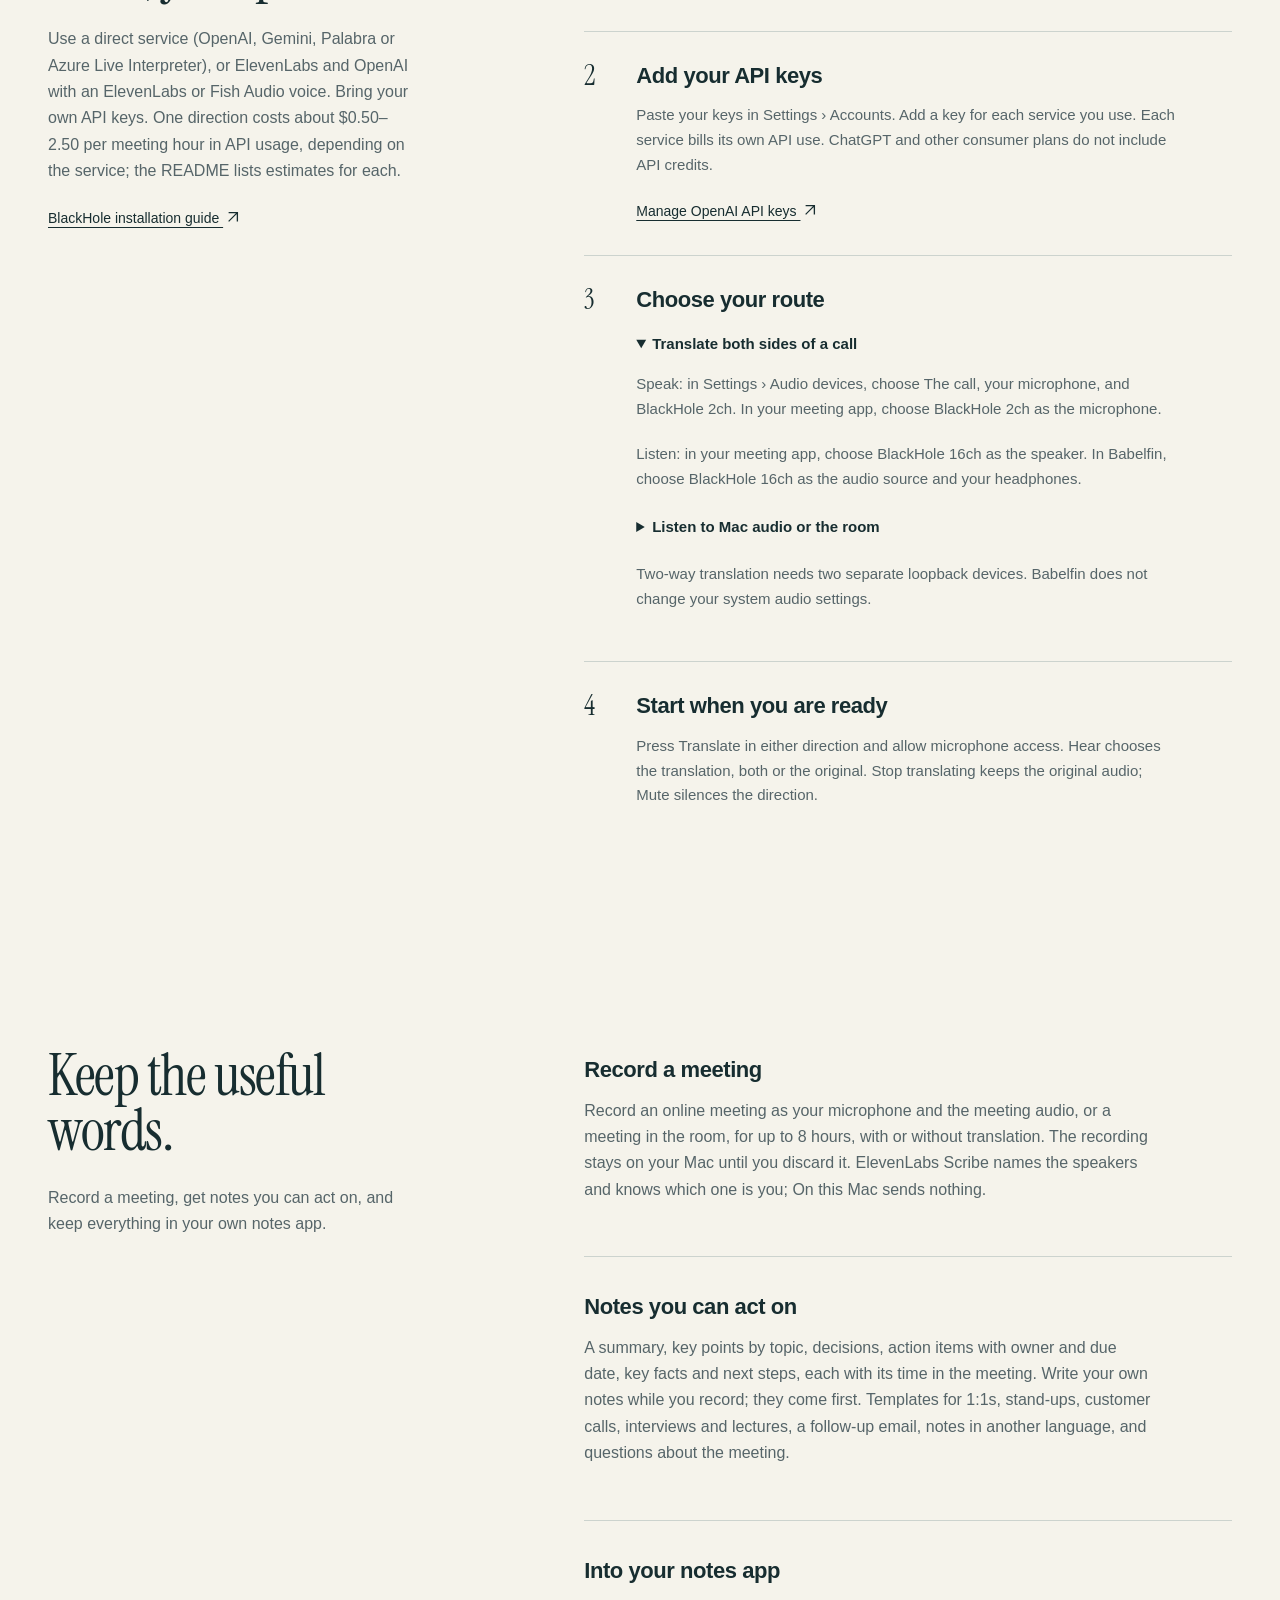
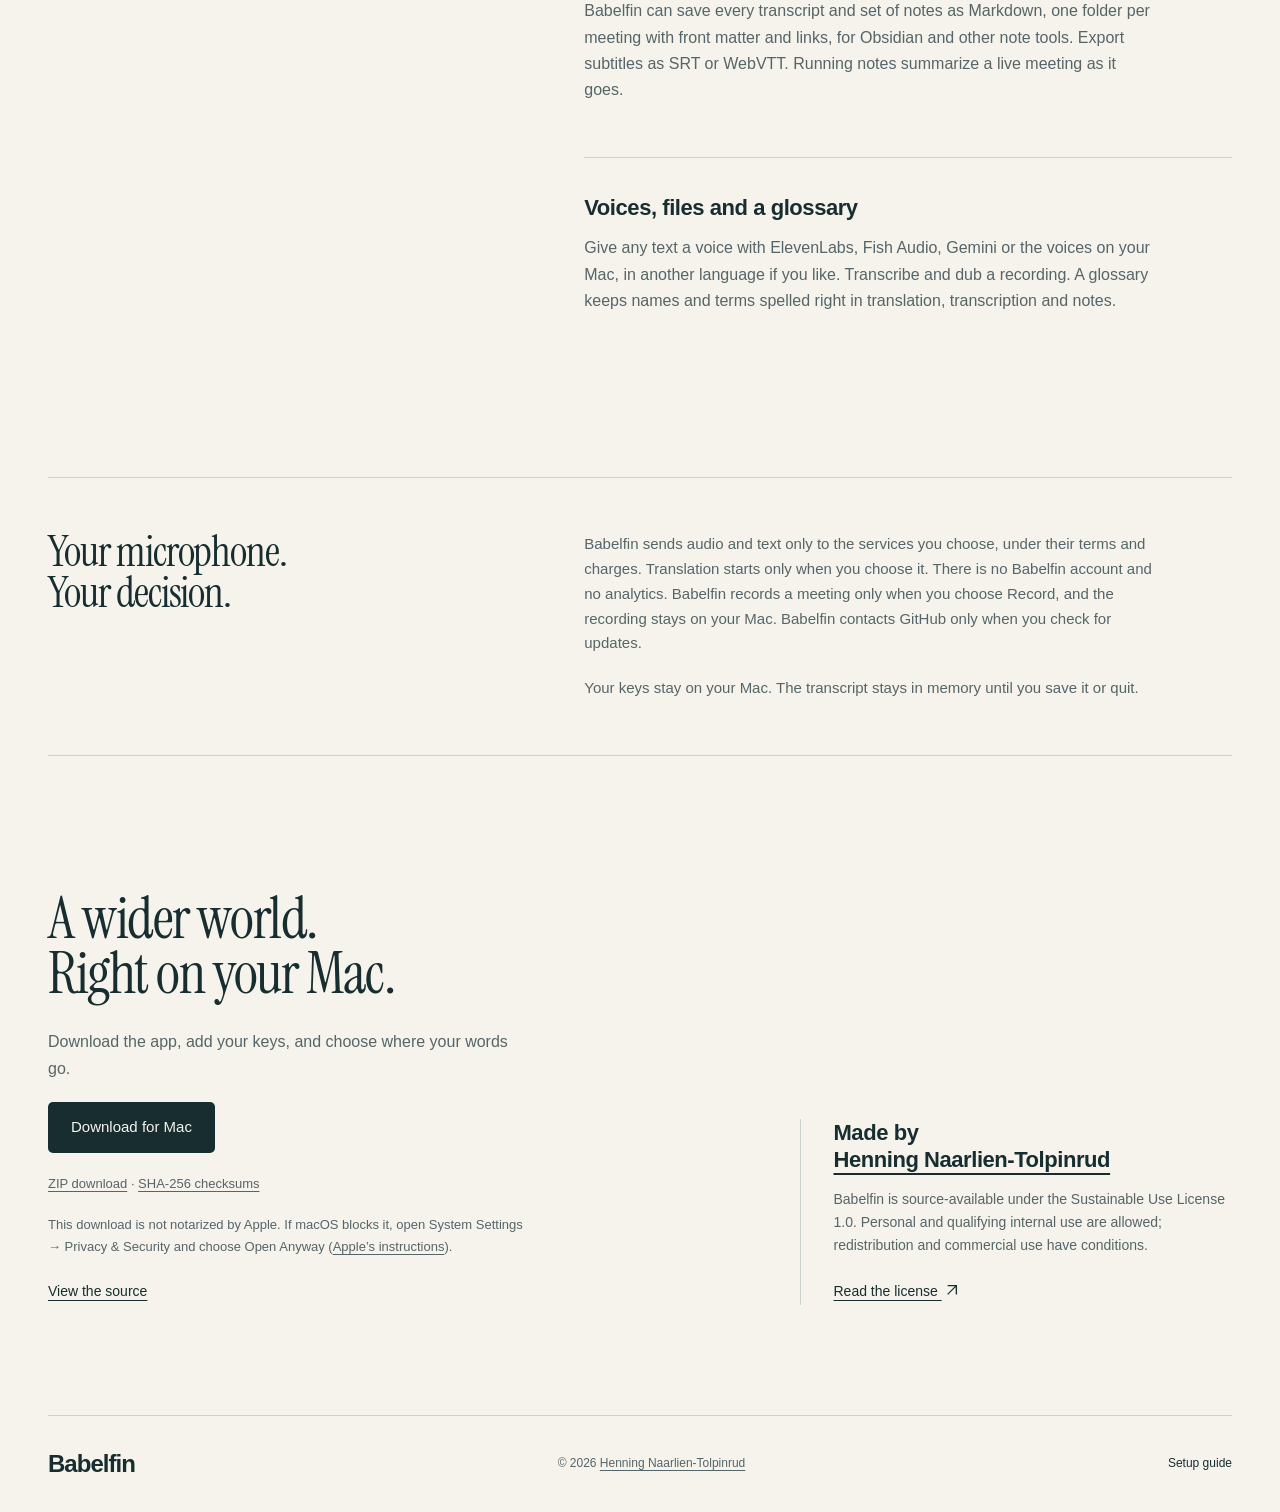
==== commit 1c648ce0: "Release v0.7.0-build21" ====
--- a/site/index.html
+++ b/site/index.html
@@ -186,14 +186,14 @@
   <!-- demos:start -->
   <section id="demos" class="demos wrap section" aria-labelledby="demos-title"><div class="demos-intro"><h2 id="demos-title">Hear it for yourself. <span class="heading-line">Real output, real delay.</span></h2><p>Each demo plays generated speech through Babelfin with OpenAI direct translation, so the delay you hear is real. The original audio plays quietly under the translation. For these recordings, each speaker went through a separate session. Choose whose ears you listen with. The people, places and events are fictional.</p></div><figure class="demo-path"><img src="assets/demos/audio-path.webp" width="1336" height="416" loading="lazy" decoding="async" alt=""><figcaption><span>Someone speaks in their language.</span><span>Babelfin translates the speech.</span><span>You hear the translation, with the original quietly under it.</span></figcaption></figure><article class="demo" data-scene="meeting"><header class="demo-head"><img src="assets/demos/scene-meeting.webp" width="1600" height="600" loading="lazy" decoding="async" alt=""><h3>Four people, four languages</h3></header><div class="demo-fallback"><figure class="demo-audio"><figcaption>As Emma hears it (English)</figcaption><audio controls preload="none" src="demos/meeting-emma.mp3"></audio></figure><figure class="demo-audio"><figcaption>As Camille hears it (French)</figcaption><audio controls preload="none" src="demos/meeting-camille.mp3"></audio></figure><figure class="demo-audio"><figcaption>As Klaus hears it (German)</figcaption><audio controls preload="none" src="demos/meeting-klaus.mp3"></audio></figure><figure class="demo-audio"><figcaption>As Lucía hears it (Spanish)</figcaption><audio controls preload="none" src="demos/meeting-lucia.mp3"></audio></figure><details><summary>What is said</summary><ol class="demo-lines"><li lang="en"><strong>Emma:</strong> Good morning, everyone. Shall we start with the launch date?</li><li lang="fr"><strong>Camille:</strong> Bonjour à tous ! À Lyon, nous sommes prêts pour le premier mars, mais l&#x27;imprimeur a besoin d&#x27;une semaine de plus.</li><li lang="de"><strong>Klaus:</strong> Das passt uns gut. Berlin kann die Pressemitteilung bis Ende Februar fertig haben.</li><li lang="es"><strong>Lucía:</strong> Perfecto. En Madrid necesitamos los textos traducidos antes del veinte de febrero.</li><li lang="en"><strong>Emma:</strong> Then let&#x27;s say the eighth of March. Camille, can you confirm with the printer today?</li><li lang="fr"><strong>Camille:</strong> Oui, je les appelle après la réunion et j&#x27;envoie une confirmation à tout le monde.</li><li lang="de"><strong>Klaus:</strong> Sehr gut. Ich schicke heute Nachmittag den Entwurf an Lucía.</li><li lang="es"><strong>Lucía:</strong> Gracias, Klaus. Lo reviso mañana por la mañana.</li></ol></details></div></article><article class="demo" data-scene="news"><header class="demo-head"><img src="assets/demos/scene-news.webp" width="1600" height="600" loading="lazy" decoding="async" alt=""><h3>The evening news, in your language</h3></header><div class="demo-fallback"><figure class="demo-audio"><figcaption>As you hear it (English)</figcaption><audio controls preload="none" src="demos/news-you.mp3"></audio></figure><details><summary>What is said</summary><ol class="demo-lines"><li lang="no"><strong>Ingrid:</strong> God kveld, og velkommen til nyhetene fra Oslo.</li><li lang="no"><strong>Ingrid:</strong> Den nye ferjen mellom Aker brygge og Nesodden startet i dag, og den første turen var fullsatt.</li><li lang="no"><strong>Ingrid:</strong> Meteorologene varsler sol i morgen, men det kommer mer regn fra søndag kveld.</li><li lang="no"><strong>Ingrid:</strong> På Bygdøy åpner en ny utstilling om byens historie som handelsby på lørdag.</li><li lang="no"><strong>Ingrid:</strong> Inngangen er gratis for barn, og utstillingen står til slutten av mai.</li><li lang="no"><strong>Ingrid:</strong> Det var alt for i kveld. Takk for at du så på, og god helg.</li></ol></details></div></article><article class="demo" data-scene="german"><header class="demo-head"><img src="assets/demos/scene-warehouse.webp" width="1600" height="600" loading="lazy" decoding="async" alt=""><h3>One English speaker in a German meeting</h3></header><div class="demo-fallback"><figure class="demo-audio"><figcaption>As you hear it (English)</figcaption><audio controls preload="none" src="demos/german-you.mp3"></audio></figure><figure class="demo-audio"><figcaption>As Anna hears it (German)</figcaption><audio controls preload="none" src="demos/german-anna.mp3"></audio></figure><details><summary>What is said</summary><ol class="demo-lines"><li lang="de"><strong>Anna:</strong> Guten Tag zusammen. Heute geht es um den Zeitplan für das neue Lager.</li><li lang="de"><strong>Jonas:</strong> Die Regale kommen nächste Woche, aber der Boden ist noch nicht fertig.</li><li lang="en"><strong>You:</strong> Thanks, Jonas. How long does the floor need before the shelves can go in?</li><li lang="de"><strong>Jonas:</strong> Ungefähr vier Tage. Wir können die Lieferung um eine Woche verschieben.</li><li lang="de"><strong>Petra:</strong> Dann schaffen wir die Eröffnung trotzdem noch vor Ende des Monats.</li><li lang="en"><strong>You:</strong> Good. Let&#x27;s move the delivery and keep the opening date as planned.</li><li lang="de"><strong>Anna:</strong> Einverstanden. Ich schreibe das ins Protokoll und schicke es heute raus.</li></ol></details></div></article><article class="demo" data-scene="hotel"><header class="demo-head"><img src="assets/demos/scene-ryokan.webp" width="1600" height="600" loading="lazy" decoding="async" alt=""><h3>Calling a ryokan in Kyoto</h3></header><div class="demo-fallback"><figure class="demo-audio"><figcaption>As you hear it (English)</figcaption><audio controls preload="none" src="demos/hotel-you.mp3"></audio></figure><figure class="demo-audio"><figcaption>As Haruka hears it (Japanese)</figcaption><audio controls preload="none" src="demos/hotel-haruka.mp3"></audio></figure><details><summary>What is said</summary><ol class="demo-lines"><li lang="ja"><strong>Haruka:</strong> お電話ありがとうございます。京都の旅館さくらでございます。</li><li lang="en"><strong>You:</strong> Hello! I have a booking for two nights from Friday, under the name Taylor.</li><li lang="ja"><strong>Haruka:</strong> テイラー様ですね。確認いたしました。金曜日から二泊、和室でご用意しております。</li><li lang="en"><strong>You:</strong> Wonderful. Could we have dinner in our room on the first evening?</li><li lang="ja"><strong>Haruka:</strong> はい、かしこまりました。夕食は六時半からでよろしいでしょうか。</li><li lang="en"><strong>You:</strong> Half past six is perfect. Is there a bath we can use late in the evening?</li><li lang="ja"><strong>Haruka:</strong> 大浴場は夜十一時までご利用いただけます。貸切風呂もございますので、ご予約ください。</li><li lang="en"><strong>You:</strong> Then we would like the private bath at nine o&#x27;clock, please. Thank you so much!</li><li lang="ja"><strong>Haruka:</strong> ありがとうございます。お気をつけてお越しくださいませ。</li></ol></details></div></article><script type="application/json" id="demo-data">{"scenes":[{"id":"meeting","title":"Four people, four languages","duration":74.38,"art":"scene-meeting","speakers":{"emma":{"name":"Emma","language":"en","languageName":"English","city":"London","portrait":"portrait-emma"},"camille":{"name":"Camille","language":"fr","languageName":"French","city":"Lyon","portrait":"portrait-camille"},"klaus":{"name":"Klaus","language":"de","languageName":"German","city":"Berlin","portrait":"portrait-klaus"},"lucia":{"name":"Lucía","language":"es","languageName":"Spanish","city":"Madrid","portrait":"portrait-lucia"}},"lines":[{"speaker":"emma","text":"Good morning, everyone. Shall we start with the launch date?","language":"en","start":1.5,"end":4.46},{"speaker":"camille","text":"Bonjour à tous ! À Lyon, nous sommes prêts pour le premier mars, mais l'imprimeur a besoin d'une semaine de plus.","language":"fr","start":8.46,"end":15.18},{"speaker":"klaus","text":"Das passt uns gut. Berlin kann die Pressemitteilung bis Ende Februar fertig haben.","language":"de","start":19.18,"end":24.38},{"speaker":"lucia","text":"Perfecto. En Madrid necesitamos los textos traducidos antes del veinte de febrero.","language":"es","start":28.38,"end":33.98},{"speaker":"emma","text":"Then let's say the eighth of March. Camille, can you confirm with the printer today?","language":"en","start":37.98,"end":42.86},{"speaker":"camille","text":"Oui, je les appelle après la réunion et j'envoie une confirmation à tout le monde.","language":"fr","start":46.86,"end":51.18},{"speaker":"klaus","text":"Sehr gut. Ich schicke heute Nachmittag den Entwurf an Lucía.","language":"de","start":55.18,"end":59.1},{"speaker":"lucia","text":"Gracias, Klaus. Lo reviso mañana por la mañana.","language":"es","start":63.1,"end":66.38}],"perspectives":[{"listener":"emma","audio":"demos/meeting-emma.mp3","translated":["camille","klaus","lucia"],"heardAsIs":["emma"],"translations":[{"t":9.51,"text":"Hello everyone,"},{"t":12.29,"text":"in Lyon, we're ready for March 1st, but the printer needs one more week."},{"t":20.63,"text":"That works well for us."},{"t":24.02,"text":"Berlin can finish the press release by the end of February."},{"t":28.73,"text":"In order."},{"t":32.34,"text":"In Madrid, we need the texts translated before February 20."},{"t":48.3,"text":"Yes, I call them after the meeting"},{"t":51.67,"text":"and send a confirmation to everyone."},{"t":56.23,"text":"Very good,"},{"t":58.83,"text":"I'll send the draft to Lucia this afternoon."},{"t":64.35,"text":"Thanks, Klaus. I'll review it tomorrow morning."}]},{"listener":"camille","audio":"demos/meeting-camille.mp3","translated":["emma","klaus","lucia"],"heardAsIs":["camille"],"translations":[{"t":2.4,"text":"Bonjour à tous. On commence par la date de lancement ?"},{"t":20.68,"text":"Ça nous va très bien. Berlin peut publier le communiqué de presse d’ici fin février."},{"t":29.21,"text":"Parfait. À Madrid, nous avons besoin"},{"t":33.98,"text":"des textes traduits avant le 20 février."},{"t":39.63,"text":"Ensuite, disons le 8 mars. Camille, peux-tu le confirmer avec l’imprimeur aujourd’hui ?"},{"t":56.3,"text":"Très bien, je vous envoie cet après-midi le projet à Lucia."},{"t":64.18,"text":"Merci, Klaus. Je le relis demain matin."}]},{"listener":"klaus","audio":"demos/meeting-klaus.mp3","translated":["emma","camille","lucia"],"heardAsIs":["klaus"],"translations":[{"t":2.13,"text":"Guten Morgen allerseits. Sollen wir mit dem Startdatum anfangen?"},{"t":9.52,"text":"Hallo zusammen, in Lyon sind wir bereit für den 1. März, aber der Drucker braucht noch eine Woche."},{"t":29.61,"text":"Perfekt. In Madrid brauchen wirdie übersetzten Texte, vor dem 20. Februar"},{"t":39.8,"text":"Dann sagen wir den 8. März."},{"t":42.94,"text":"Camille, kannst du das heute beim Drucker bestätigen?"},{"t":48.55,"text":"Ja, ich rufe sie nach dem Treffen an und schicke allen eine Bestätigung."},{"t":64.01,"text":"Danke, Carlos."},{"t":66.62,"text":"Ich schaue es mir morgen früh an."}]},{"listener":"lucia","audio":"demos/meeting-lucia.mp3","translated":["emma","camille","klaus"],"heardAsIs":["lucia"],"translations":[{"t":2.33,"text":"Buenos días a todos. ¿Empezamos por la fecha de lanzamiento?"},{"t":9.53,"text":"Hola a todos,"},{"t":12.32,"text":"en Lyon estamos listos para el 1 de marzo, pero la imprenta necesita una semana más."},{"t":20.48,"text":"Eso nos viene bien."},{"t":24.48,"text":"Berlín puede dejar lista la nota de prensa para finales de febrero."},{"t":38.55,"text":"La lanzaremosel 8 de marzo."},{"t":42.55,"text":"Camille, ¿puedes confirmarlo hoy con la imprenta?"},{"t":47.53,"text":"Pues sí, los llamo después de la reunión y envío una confirmación a todos."},{"t":58.08,"text":"Muy bien, esta tarde le envío el borrador a Lucia."}]}]},{"id":"news","title":"The evening news, in your language","duration":56.86,"art":"scene-news","speakers":{"anchor":{"name":"Ingrid","language":"no","languageName":"Norwegian","city":"Oslo","portrait":"portrait-ingrid"},"you":{"name":"You","language":"en","languageName":"English","city":"Visiting Oslo","portrait":"portrait-you"}},"lines":[{"speaker":"anchor","text":"God kveld, og velkommen til nyhetene fra Oslo.","language":"no","start":1.5,"end":4.62},{"speaker":"anchor","text":"Den nye ferjen mellom Aker brygge og Nesodden startet i dag, og den første turen var fullsatt.","language":"no","start":8.62,"end":14.86},{"speaker":"anchor","text":"Meteorologene varsler sol i morgen, men det kommer mer regn fra søndag kveld.","language":"no","start":18.86,"end":23.9},{"speaker":"anchor","text":"På Bygdøy åpner en ny utstilling om byens historie som handelsby på lørdag.","language":"no","start":27.9,"end":32.86},{"speaker":"anchor","text":"Inngangen er gratis for barn, og utstillingen står til slutten av mai.","language":"no","start":36.86,"end":40.94},{"speaker":"anchor","text":"Det var alt for i kveld. Takk for at du så på, og god helg.","language":"no","start":44.94,"end":48.86}],"perspectives":[{"listener":"you","audio":"demos/news-you.mp3","translated":["anchor"],"heardAsIs":[],"translations":[{"t":2.32,"text":"In the evening, welcome to the news from Oslo."},{"t":11.34,"text":"The new ferry between Aker Brygge and Nesodden started today, and the first trip was fully booked."},{"t":20.13,"text":"Meteorologists forecast sun tomorrow,"},{"t":23.94,"text":"but more rain is coming from Sunday evening."},{"t":32.34,"text":"On Bygdøy, a new exhibition about the city's history as a trading town opens on Saturday."},{"t":38.14,"text":"Admission is free for childrenand the exhibition runs until the end of May."},{"t":46.14,"text":"That’s all for tonight. Thank you for watching, and have a good weekend."}]}]},{"id":"german","title":"One English speaker in a German meeting","duration":62.86,"art":"scene-warehouse","speakers":{"you":{"name":"You","language":"en","languageName":"English","city":"Manchester","portrait":"portrait-you"},"anna":{"name":"Anna","language":"de","languageName":"German","city":"Hamburg","portrait":"portrait-anna"},"jonas":{"name":"Jonas","language":"de","languageName":"German","city":"Munich","portrait":"portrait-jonas"},"petra":{"name":"Petra","language":"de","languageName":"German","city":"Cologne","portrait":"portrait-petra"}},"lines":[{"speaker":"anna","text":"Guten Tag zusammen. Heute geht es um den Zeitplan für das neue Lager.","language":"de","start":1.5,"end":5.9},{"speaker":"jonas","text":"Die Regale kommen nächste Woche, aber der Boden ist noch nicht fertig.","language":"de","start":9.9,"end":14.14},{"speaker":"you","text":"Thanks, Jonas. How long does the floor need before the shelves can go in?","language":"en","start":18.14,"end":22.38},{"speaker":"jonas","text":"Ungefähr vier Tage. Wir können die Lieferung um eine Woche verschieben.","language":"de","start":26.38,"end":30.94},{"speaker":"petra","text":"Dann schaffen wir die Eröffnung trotzdem noch vor Ende des Monats.","language":"de","start":34.94,"end":38.3},{"speaker":"you","text":"Good. Let's move the delivery and keep the opening date as planned.","language":"en","start":42.3,"end":46.46},{"speaker":"anna","text":"Einverstanden. Ich schreibe das ins Protokoll und schicke es heute raus.","language":"de","start":50.46,"end":54.86}],"perspectives":[{"listener":"you","audio":"demos/german-you.mp3","translated":["anna","jonas","petra"],"heardAsIs":["you"],"translations":[{"t":2.32,"text":"Good afternoon, everyone. Today it's about the schedule for the new camp."},{"t":10.83,"text":"The shelves don't come next week."},{"t":14.41,"text":"But the floor isn't finished yet."},{"t":27.18,"text":"Ungefähr 4 for days, we can,"},{"t":31.22,"text":"we can postpone the delivery by a week."},{"t":36.73,"text":"Then we can still makethe opening before the end of the month."},{"t":51.33,"text":"One moment. I'll note itin the minutesand send it out today."}]},{"listener":"anna","audio":"demos/german-anna.mp3","translated":["you"],"heardAsIs":["anna","jonas","petra"],"translations":[{"t":18.93,"text":"Danke, Jonas."},{"t":22.32,"text":"Wie lange braucht der Boden, bevor die Regale rein können?"},{"t":44.54,"text":"Gut, verschieben wir die Lieferungund halten das Startdatum wie geplant."}]}]},{"id":"hotel","title":"Calling a ryokan in Kyoto","duration":85.26,"art":"scene-ryokan","speakers":{"you":{"name":"You","language":"en","languageName":"English","city":"Manchester","portrait":"portrait-you"},"haruka":{"name":"Haruka","language":"ja","languageName":"Japanese","city":"Kyoto","portrait":"portrait-haruka"}},"lines":[{"speaker":"haruka","text":"お電話ありがとうございます。京都の旅館さくらでございます。","language":"ja","start":1.5,"end":5.98},{"speaker":"you","text":"Hello! I have a booking for two nights from Friday, under the name Taylor.","language":"en","start":9.98,"end":14.62},{"speaker":"haruka","text":"テイラー様ですね。確認いたしました。金曜日から二泊、和室でご用意しております。","language":"ja","start":18.62,"end":25.02},{"speaker":"you","text":"Wonderful. Could we have dinner in our room on the first evening?","language":"en","start":29.02,"end":32.86},{"speaker":"haruka","text":"はい、かしこまりました。夕食は六時半からでよろしいでしょうか。","language":"ja","start":36.86,"end":41.58},{"speaker":"you","text":"Half past six is perfect. Is there a bath we can use late in the evening?","language":"en","start":45.58,"end":50.06},{"speaker":"haruka","text":"大浴場は夜十一時までご利用いただけます。貸切風呂もございますので、ご予約ください。","language":"ja","start":54.06,"end":60.78},{"speaker":"you","text":"Then we would like the private bath at nine o'clock, please. Thank you so much!","language":"en","start":64.78,"end":69.58},{"speaker":"haruka","text":"ありがとうございます。お気をつけてお越しくださいませ。","language":"ja","start":73.58,"end":77.26}],"perspectives":[{"listener":"you","audio":"demos/hotel-you.mp3","translated":["haruka"],"heardAsIs":["you"],"translations":[{"t":2.3,"text":"Friends, thank you very much."},{"t":5.87,"text":"This is Ryokan Sakura in Kyoto."},{"t":20.09,"text":"Is this Mr. Taylor? I've confirmed it."},{"t":25.1,"text":"Starting Friday, we've prepared a wa-style room for two nights."},{"t":37.91,"text":"Yes, certainly."},{"t":41.72,"text":"Would dinner be okay from 6:30?"},{"t":55.47,"text":"As for the public bath,"},{"t":58.49,"text":"you can use it until 11 p.m., and we also have private baths, so please make a reservation."},{"t":74.52,"text":"Thank you. Please travel safely here,"}]},{"listener":"haruka","audio":"demos/hotel-haruka.mp3","translated":["you"],"heardAsIs":["haruka"],"translations":[{"t":10.76,"text":"みなさん、"},{"t":13.55,"text":"予約があるのですが、金曜から2泊、テイラー名義です"},{"t":29.75,"text":"ああ、素晴らしい。"},{"t":33.11,"text":"初日の夕食、部屋でお願いできますか。"},{"t":47.69,"text":"6時半で完璧です。夜遅くでも使える浴槽はありますか。"},{"t":68.76,"text":"では、9時に貸切風呂をお願いします。ありがとうございます。"}]}]}]}</script><script src="demos.js" defer></script></section>
   <!-- demos:end -->
-  <section id="app" class="app-shots wrap section" aria-labelledby="app-title"><div class="shots-intro"><h2 id="app-title">At home on your Mac.</h2><p>Both directions on one page. Keep compact controls on top of your call, the transcript one click away, and the tools in the sidebar.</p></div><div class="gallery"><figure class="shot gallery-item" data-shot="home" data-label="Home"><div class="gallery-frame"><img src="assets/screenshot-home.webp" loading="lazy" decoding="async" width="2240" height="1480" alt="Home with Speak and Listen side by side. Each direction has Translate, the Hear choice, a volume slider, and its route and audio devices on one line. The latest transcript lines are below."></div><figcaption>Both directions on one page, with their route and devices one click away.</figcaption></figure><figure class="shot gallery-item" data-shot="route" data-label="Route"><div class="gallery-frame"><img src="assets/screenshot-route.webp" loading="lazy" decoding="async" width="2240" height="1480" alt="The Speak route popover: ElevenLabs, the voice Kari, Norwegian to English and Balanced delay."></div><figcaption>Change the service, voice, languages and delay without leaving Home.</figcaption></figure><figure class="shot gallery-item" data-shot="transcript" data-label="Transcript"><div class="gallery-frame"><img src="assets/screenshot-transcript.webp" loading="lazy" decoding="async" width="2240" height="1480" alt="The transcript, showing original and translated lines from both directions with copy and save options."></div><figcaption>One transcript for both directions, kept in memory until you save it.</figcaption></figure><figure class="shot gallery-item" data-shot="voice" data-label="Voice clip"><div class="gallery-frame"><img src="assets/screenshot-voice.webp" loading="lazy" decoding="async" width="2240" height="1480" alt="The Voice clip tool: voice service, language and voice, Steady, Natural or Expressive delivery, speed, the text with tags, and takes to compare."></div><figcaption>Give a text or your own recording a voice with ElevenLabs, Fish Audio, Gemini or the voices on your Mac.</figcaption></figure><figure class="shot gallery-item" data-shot="subtitles" data-label="Subtitles"><div class="gallery-frame"><img src="assets/screenshot-subtitles.webp" loading="lazy" decoding="async" width="1560" height="1120" alt="Subtitle settings with a live preview: a speaker name above a translated caption on a dark panel."></div><figcaption>Subtitles in your style: font, size, colour, background, outline and shadow.</figcaption></figure><figure class="shot gallery-item" data-shot="compact" data-label="Compact"><div class="gallery-frame"><img src="assets/screenshot-compact.webp" loading="lazy" decoding="async" width="880" height="388" alt="Compact controls without a title bar: one row each for Speak and Listen with Translate, Hear and volume, and a pin to keep them on top."></div><figcaption>Compact controls that stay on top of your call.</figcaption></figure></div><script src="gallery.js" defer></script></section>
+  <section id="app" class="app-shots wrap section" aria-labelledby="app-title"><div class="shots-intro"><h2 id="app-title">At home on your Mac.</h2><p>Translate, record and take notes in one native window. Keep compact controls on top of your call, and every meeting in your notes app.</p></div><div class="gallery"><figure class="shot gallery-item" data-shot="home" data-label="Home"><div class="gallery-frame"><img src="assets/screenshot-home.webp" loading="lazy" decoding="async" width="2360" height="1560" alt="Home with Speak and Listen side by side, each with Translate, Hear, volume, its route and audio devices, and the latest transcript lines below. The sidebar groups Translate, Meetings and Tools."></div><figcaption>Both directions on one page, with their route and devices one click away.</figcaption></figure><figure class="shot gallery-item" data-shot="record" data-label="Record"><div class="gallery-frame"><img src="assets/screenshot-record.webp" loading="lazy" decoding="async" width="2360" height="1560" alt="The Record page: a session panel with the timer, online meeting or room, microphone and meeting audio with level meters and a Record button, beside a panel for your own notes."></div><figcaption>Record an online meeting or the room, and write your own notes beside it.</figcaption></figure><figure class="shot gallery-item" data-shot="notes" data-label="Notes"><div class="gallery-frame"><img src="assets/screenshot-notes.webp" loading="lazy" decoding="async" width="2360" height="1560" alt="Meeting notes with a summary, participants, key points by topic, decisions and action items as a checklist, each with its time in the meeting."></div><figcaption>Notes with decisions, action items and key facts, each with its time in the meeting.</figcaption></figure><figure class="shot gallery-item" data-shot="transcript" data-label="Transcript"><div class="gallery-frame"><img src="assets/screenshot-transcript.webp" loading="lazy" decoding="async" width="2360" height="1560" alt="The live transcript with original and translated lines from both directions, copy and save options."></div><figcaption>One live transcript for both directions.</figcaption></figure><figure class="shot gallery-item" data-shot="voice" data-label="Voice clip"><div class="gallery-frame"><img src="assets/screenshot-voice.webp" loading="lazy" decoding="async" width="2360" height="1560" alt="The Voice clip tool: voice service, language and voice, delivery and speed, the text with tags, translate first, and takes to compare."></div><figcaption>Give any text a voice, in another language if you like.</figcaption></figure><figure class="shot gallery-item" data-shot="subtitles" data-label="Subtitles"><div class="gallery-frame"><img src="assets/screenshot-subtitles.webp" loading="lazy" decoding="async" width="1560" height="1120" alt="Subtitle settings with a preview of a translated caption and a speaker name over a dark panel."></div><figcaption>Subtitles in your style: font, size, colour, background, outline and shadow.</figcaption></figure><figure class="shot gallery-item" data-shot="compact" data-label="Compact"><div class="gallery-frame"><img src="assets/screenshot-compact.webp" loading="lazy" decoding="async" width="880" height="388" alt="Compact controls without a title bar: one row each for Speak and Listen with Translate, Hear and volume, and a pin to keep them on top."></div><figcaption>Compact controls that stay on top of your call.</figcaption></figure></div><script src="gallery.js" defer></script></section>
   <section class="language-band" aria-labelledby="languages-title"><div class="wrap language-inner"><div><h2 id="languages-title">Speak naturally. <span class="heading-line">Choose your language.</span></h2><p>Choose a language for each direction. Babelfin detects the input language, or you can set it.</p><p>With ElevenLabs or Fish Audio, speak with a voice from your account and choose how closely the translation follows the speaker. To listen to a meeting, a direct service is the simple choice. With Fish Audio recognition, each speaker in the meeting can have a voice of their own.</p></div><div class="translation-example"><p lang="no">Hyggelig å møte deg.</p><p lang="en">Nice to meet you.</p><p class="small">An everyday phrase. A new connection.</p></div></div></section>
   <section id="setup" class="setup wrap section" aria-labelledby="setup-title">
     <div class="section-intro"><h2 id="setup-title">A few choices. <span class="heading-line">Then, just speak.</span></h2><p>Use a direct service (OpenAI, Gemini, Palabra or Azure Live Interpreter), or ElevenLabs and OpenAI with an ElevenLabs or Fish Audio voice. Bring your own API keys. One direction costs about $0.50–2.50 per meeting hour in API usage, depending on the service; the README lists estimates for each.</p><a class="text-link" href="https://github.com/ExistentialAudio/BlackHole#installation-instructions">BlackHole installation guide <svg aria-hidden="true" width="14" height="14" viewBox="0 0 16 16" fill="none" stroke="currentColor" stroke-width="1.5"><path d="M3 13 13 3M3 3h10v10"/></svg></a></div>
     <div class="steps"><article><span class="step-number" aria-hidden="true">1</span><div><h3>Set up your Mac</h3><p>You need an Apple Silicon Mac with macOS 13 or later. For calls, install BlackHole 2ch. To also translate the meeting, install BlackHole 16ch.</p></div></article><article><span class="step-number" aria-hidden="true">2</span><div><h3>Add your API keys</h3><p>Paste your keys in Settings › Accounts. Add a key for each service you use. Each service bills its own API use. ChatGPT and other consumer plans do not include API credits.</p><a class="text-link" href="https://platform.openai.com/api-keys">Manage OpenAI API keys <svg aria-hidden="true" width="14" height="14" viewBox="0 0 16 16" fill="none" stroke="currentColor" stroke-width="1.5"><path d="M3 13 13 3M3 3h10v10"/></svg></a></div></article><article><span class="step-number" aria-hidden="true">3</span><div><h3>Choose your route</h3><details open><summary>Translate both sides of a call</summary><p>Speak: in Settings › Audio devices, choose The call, your microphone, and BlackHole 2ch. In your meeting app, choose BlackHole 2ch as the microphone.</p><p>Listen: in your meeting app, choose BlackHole 16ch as the speaker. In Babelfin, choose BlackHole 16ch as the audio source and your headphones.</p></details><details><summary>Listen to Mac audio or the room</summary><p>Under Listen, choose your headphones as output. To translate a video or other Mac audio, send it to BlackHole and choose BlackHole as input. To translate a TV or radio in the room, choose your microphone.</p></details><p class="small">Two-way translation needs two separate loopback devices. Babelfin does not change your system audio settings.</p></div></article><article><span class="step-number" aria-hidden="true">4</span><div><h3>Start when you are ready</h3><p>Press Translate in either direction and allow microphone access. Hear chooses the translation, both or the original. Stop translating keeps the original audio; Mute silences the direction.</p></div></article></div>
   </section>
-  <section id="tools" class="tools wrap section" aria-labelledby="tools-title"><div class="section-intro"><h2 id="tools-title">Keep the useful words.</h2><p>Tools in the sidebar work with recordings and text.</p></div><div class="routes"><article><h3>From audio to text</h3><p>Transcribe a recording or your microphone and translate the text. ElevenLabs can label the speakers. Dub a recording: the translated speech starts at the time of each original passage.</p></article><article><h3>Voice clips and notes</h3><p>Type a passage or record yourself, then choose the voice, speed and delivery. ElevenLabs, Fish Audio, Gemini and the voices on your Mac can speak it. Compare up to five takes before you save. Give your own recording a new voice, or turn meeting text into short notes.</p></article></div></section>
-  <section class="privacy wrap" aria-labelledby="privacy-title"><h2 id="privacy-title">Your microphone. <span class="heading-line">Your decision.</span></h2><div><p>Babelfin sends audio and text only to the services you choose, under their terms and charges. Translation starts only when you choose it. There is no Babelfin account, no analytics and no recording of live audio. Babelfin contacts GitHub only when you check for updates.</p><p>Your keys stay on your Mac. The transcript stays in memory until you save it or quit.</p></div></section>
+  <section id="tools" class="tools wrap section" aria-labelledby="tools-title"><div class="section-intro"><h2 id="tools-title">Keep the useful words.</h2><p>Record a meeting, get notes you can act on, and keep everything in your own notes app.</p></div><div class="routes"><article><h3>Record a meeting</h3><p>Record an online meeting as your microphone and the meeting audio, or a meeting in the room, for up to 8 hours, with or without translation. The recording stays on your Mac until you discard it. ElevenLabs Scribe names the speakers and knows which one is you; On this Mac sends nothing.</p></article><article><h3>Notes you can act on</h3><p>A summary, key points by topic, decisions, action items with owner and due date, key facts and next steps, each with its time in the meeting. Write your own notes while you record; they come first. Templates for 1:1s, stand-ups, customer calls, interviews and lectures, a follow-up email, notes in another language, and questions about the meeting.</p></article><article><h3>Into your notes app</h3><p>Babelfin can save every transcript and set of notes as Markdown, one folder per meeting with front matter and links, for Obsidian and other note tools. Export subtitles as SRT or WebVTT. Running notes summarize a live meeting as it goes.</p></article><article><h3>Voices, files and a glossary</h3><p>Give any text a voice with ElevenLabs, Fish Audio, Gemini or the voices on your Mac, in another language if you like. Transcribe and dub a recording. A glossary keeps names and terms spelled right in translation, transcription and notes.</p></article></div></section>
+  <section class="privacy wrap" aria-labelledby="privacy-title"><h2 id="privacy-title">Your microphone. <span class="heading-line">Your decision.</span></h2><div><p>Babelfin sends audio and text only to the services you choose, under their terms and charges. Translation starts only when you choose it. There is no Babelfin account and no analytics. Babelfin records a meeting only when you choose Record, and the recording stays on your Mac. Babelfin contacts GitHub only when you check for updates.</p><p>Your keys stay on your Mac. The transcript stays in memory until you save it or quit.</p></div></section>
   <section id="release" class="release wrap section" aria-labelledby="release-title"><div><h2 id="release-title">A wider world. <span class="heading-line">Right on your Mac.</span></h2><p>Download the app, add your keys, and choose where your words go.</p><p><a class="button" href="https://github.com/tm-henningnt/babelfin/releases/latest">Download for Mac</a></p><p class="small"><a href="https://github.com/tm-henningnt/babelfin/releases/latest#zip">ZIP download</a> · <a href="https://github.com/tm-henningnt/babelfin/releases/latest#checksums">SHA-256 checksums</a></p><p class="small" data-release-security>This download is not notarized by Apple. If macOS blocks it, open System Settings → Privacy &amp; Security and choose Open Anyway (<a href="https://support.apple.com/102445">Apple’s instructions</a>).</p><a class="text-link" href="https://github.com/tm-henningnt/babelfin">View the source</a></div><aside><h3>Made by <span class="heading-line"><a href="https://henning.tolpinrud.no/">Henning Naarlien-Tolpinrud</a></span></h3><p>Babelfin is source-available under the Sustainable Use License 1.0. Personal and qualifying internal use are allowed; redistribution and commercial use have conditions.</p><a class="text-link" href="LICENSE.txt">Read the license <svg aria-hidden="true" width="14" height="14" viewBox="0 0 16 16" fill="none" stroke="currentColor" stroke-width="1.5"><path d="M3 13 13 3M3 3h10v10"/></svg></a></aside></section>
 </main>
 <footer class="wrap"><a class="wordmark" href="#">Babelfin</a><p>© 2026 <a href="https://henning.tolpinrud.no/">Henning Naarlien-Tolpinrud</a></p><a href="#setup">Setup guide</a></footer>
--- a/site/styles.css
+++ b/site/styles.css
@@ -1,6 +1,6 @@
 @font-face{font-family:Instrument Serif;src:url(fonts/InstrumentSerif-Regular.ttf) format('truetype');font-display:swap;font-style:normal;font-weight:400}
 :root{--paper:#f5f3eb;--ink:#172d30;--muted:#566569;--line:#ccd3ce;--teal:#215e60;--light:#e3ece5;--serif:"Instrument Serif",serif;--sans:-apple-system,BlinkMacSystemFont,"Segoe UI",sans-serif}
-*{box-sizing:border-box}html{scroll-behavior:smooth;scroll-padding-top:2rem}body{margin:0;background:var(--paper);color:var(--ink);font:17px/1.65 var(--sans);-webkit-font-smoothing:antialiased}a{color:inherit;text-underline-offset:.25em}a:hover{color:var(--teal)}a:focus-visible,summary:focus-visible{outline:3px solid #b46c22;outline-offset:5px}::selection{background:#d3dfd2}.wrap{width:min(1280px,calc(100% - 96px));margin-inline:auto}.skip{position:absolute;top:-100px;left:20px;padding:10px;background:var(--paper);z-index:5}.skip:focus{top:10px}.masthead{display:flex;justify-content:space-between;align-items:center;padding-block:26px;border-bottom:1px solid var(--line)}.wordmark{display:inline-flex;gap:10px;align-items:center;text-decoration:none;font-size:24px;font-weight:650;letter-spacing:-.04em}.wordmark img{border-radius:10px}nav{display:flex;gap:30px;font-size:14px}nav a{text-decoration:none}nav a:hover{text-decoration:underline}.hero{padding-top:66px}.hero-copy{display:grid;grid-template-columns:1.2fr 1fr;gap:8%;align-items:center;margin-bottom:56px}h1,h2{font-family:var(--serif);font-weight:400;line-height:.96;letter-spacing:-.025em;margin:0}h1{font-size:clamp(4rem,6.6vw,6rem)}h2{font-size:clamp(2.8rem,4.5vw,4.5rem)}h3{font-size:22px;font-weight:550;line-height:1.25;margin:0 0 14px;letter-spacing:-.02em}p{margin:0 0 20px}.hero-intro>p:first-child{font-size:26px;line-height:1.35;letter-spacing:-.02em}.description{color:var(--muted);max-width:440px;font-size:16px}.button{display:inline-flex;gap:50px;align-items:center;background:var(--ink);color:var(--paper);padding:13px 23px;border-radius:5px;text-decoration:none;font-size:15px}.button:hover{background:var(--teal);color:white}.release-note{color:var(--muted);font-size:12px;margin:14px 0 0}.hero-art{margin:0;position:relative;overflow:hidden;border-radius:12px;background:#0e0e0a}.hero-art img{display:block;width:100%;height:clamp(280px,37vw,490px);object-fit:cover;object-position:center 53%}.hero-art figcaption{position:absolute;left:28px;bottom:22px;color:#faf6e7;font-size:13px}.section{padding-block:110px}.section-intro{max-width:365px}.section-number{font-size:13px;color:var(--muted);display:block;margin-bottom:22px}.section-intro h2{margin-bottom:26px}.section-intro p{color:var(--muted);font-size:16px}.how,.setup,.tools{display:grid;grid-template-columns:1fr 1.55fr;gap:10%}.routes article{padding:8px 0 33px}.routes article+article{border-top:1px solid var(--line);padding-top:36px}.routes article>p{max-width:570px;color:var(--muted);font-size:16px}.signal{list-style:none;padding:18px 0 0;display:flex;margin:0;gap:24px;justify-content:space-between;font-size:14px}.signal li{position:relative;flex:1;border-top:2px solid #8cae9f;padding-top:12px;line-height:1.4}.signal li+li:before{content:'';position:absolute;top:-5px;left:-17px;width:7px;height:7px;border-top:1px solid var(--teal);border-right:1px solid var(--teal);transform:rotate(45deg)}small{display:block;color:var(--muted);font-size:12px;margin-top:4px}.language-band{background:var(--ink);color:var(--paper)}.language-inner{display:grid;grid-template-columns:1fr 1fr;gap:13%;padding-block:80px}.language-inner h2{margin-bottom:28px}.language-inner p{font-size:16px;color:#d1ddd7}.language-inner>div:last-child{padding-top:12px}.language-inner .language-list{font-family:var(--serif);font-size:34px;line-height:1.35;color:#f5f3eb;margin-bottom:34px}.language-inner .small{color:#b4c6bf;font-size:13px}.language-inner a:hover{color:#fff}.text-link{font-size:14px;text-decoration-thickness:1px}.steps article{display:flex;gap:24px;padding-bottom:30px;margin-bottom:30px;border-bottom:1px solid var(--line)}.steps article:last-child{padding-bottom:0;margin-bottom:0;border:0}.step-number{flex:0 0 28px;font-family:var(--serif);font-size:28px;line-height:1}.steps p{color:var(--muted);font-size:15px}.small{font-size:13px;line-height:1.65;color:var(--muted)}details{margin-bottom:18px}summary{cursor:pointer;font-size:15px;font-weight:550;line-height:1.5;padding-block:5px}details p{margin-top:12px}details .small{margin-bottom:0}.privacy{border-block:1px solid var(--line);padding-block:54px;display:grid;grid-template-columns:1fr 1.55fr;gap:10%}.privacy h2{font-size:42px}.privacy p{color:var(--muted);font-size:15px;max-width:570px}.privacy p:last-child{margin:0}.release{display:grid;grid-template-columns:1.25fr 1fr;gap:18%}.release h2{margin:25px 0 28px}.release>div>p{max-width:480px;font-size:16px;color:var(--muted)}.release .small{font-size:13px}.status{display:inline-flex;align-items:center;gap:9px;font-size:13px}.status>span{width:7px;height:7px;border-radius:50%;background:#997335}.release aside{align-self:end;border-left:1px solid var(--line);padding-left:32px}.release aside p{font-size:14px;color:var(--muted)}footer{border-top:1px solid var(--line);display:flex;align-items:center;justify-content:space-between;padding-block:28px;font-size:12px}footer p{margin:0;color:var(--muted)}footer>a:last-child{text-decoration:none}.shots-intro{max-width:600px;margin-bottom:44px}.shots-intro h2{margin-bottom:24px}.shots-intro p{color:var(--muted);font-size:16px}.shot{margin:0}.shot img{display:block;width:100%;height:auto;border-radius:12px;box-shadow:0 18px 50px rgba(22,28,24,.18)}.shot figcaption{color:var(--muted);font-size:13px;margin-top:12px}.gallery{display:grid;gap:40px}.gallery.is-ready{gap:0}.gallery.is-ready .gallery-item[hidden]{display:none}.gallery-frame{display:grid;place-items:center;aspect-ratio:1960/1400}.gallery-item[data-shot=compact] .gallery-frame img{width:min(58%,440px)}.gallery-tabs{display:flex;flex-wrap:wrap;gap:8px;margin-bottom:22px}.gallery-tab{font:inherit;font-size:14px;padding:7px 15px;border:1px solid var(--line);border-radius:999px;background:transparent;color:var(--ink);cursor:pointer}.gallery-tab:hover{border-color:var(--teal)}.gallery-tab[aria-selected=true]{background:var(--ink);border-color:var(--ink);color:var(--paper)}.gallery-tab:focus-visible{outline:3px solid #b46c22;outline-offset:3px}
+*{box-sizing:border-box}html{scroll-behavior:smooth;scroll-padding-top:2rem}body{margin:0;background:var(--paper);color:var(--ink);font:17px/1.65 var(--sans);-webkit-font-smoothing:antialiased}a{color:inherit;text-underline-offset:.25em}a:hover{color:var(--teal)}a:focus-visible,summary:focus-visible{outline:3px solid #b46c22;outline-offset:5px}::selection{background:#d3dfd2}.wrap{width:min(1280px,calc(100% - 96px));margin-inline:auto}.skip{position:absolute;top:-100px;left:20px;padding:10px;background:var(--paper);z-index:5}.skip:focus{top:10px}.masthead{display:flex;justify-content:space-between;align-items:center;padding-block:26px;border-bottom:1px solid var(--line)}.wordmark{display:inline-flex;gap:10px;align-items:center;text-decoration:none;font-size:24px;font-weight:650;letter-spacing:-.04em}.wordmark img{border-radius:10px}nav{display:flex;gap:30px;font-size:14px}nav a{text-decoration:none}nav a:hover{text-decoration:underline}.hero{padding-top:66px}.hero-copy{display:grid;grid-template-columns:1.2fr 1fr;gap:8%;align-items:center;margin-bottom:56px}h1,h2{font-family:var(--serif);font-weight:400;line-height:.96;letter-spacing:-.025em;margin:0}h1{font-size:clamp(4rem,6.6vw,6rem)}h2{font-size:clamp(2.8rem,4.5vw,4.5rem)}h3{font-size:22px;font-weight:550;line-height:1.25;margin:0 0 14px;letter-spacing:-.02em}p{margin:0 0 20px}.hero-intro>p:first-child{font-size:26px;line-height:1.35;letter-spacing:-.02em}.description{color:var(--muted);max-width:440px;font-size:16px}.button{display:inline-flex;gap:50px;align-items:center;background:var(--ink);color:var(--paper);padding:13px 23px;border-radius:5px;text-decoration:none;font-size:15px}.button:hover{background:var(--teal);color:white}.release-note{color:var(--muted);font-size:12px;margin:14px 0 0}.hero-art{margin:0;position:relative;overflow:hidden;border-radius:12px;background:#0e0e0a}.hero-art img{display:block;width:100%;height:clamp(280px,37vw,490px);object-fit:cover;object-position:center 53%}.hero-art figcaption{position:absolute;left:28px;bottom:22px;color:#faf6e7;font-size:13px}.section{padding-block:110px}.section-intro{max-width:365px}.section-number{font-size:13px;color:var(--muted);display:block;margin-bottom:22px}.section-intro h2{margin-bottom:26px}.section-intro p{color:var(--muted);font-size:16px}.how,.setup,.tools{display:grid;grid-template-columns:1fr 1.55fr;gap:10%}.routes article{padding:8px 0 33px}.routes article+article{border-top:1px solid var(--line);padding-top:36px}.routes article>p{max-width:570px;color:var(--muted);font-size:16px}.signal{list-style:none;padding:18px 0 0;display:flex;margin:0;gap:24px;justify-content:space-between;font-size:14px}.signal li{position:relative;flex:1;border-top:2px solid #8cae9f;padding-top:12px;line-height:1.4}.signal li+li:before{content:'';position:absolute;top:-5px;left:-17px;width:7px;height:7px;border-top:1px solid var(--teal);border-right:1px solid var(--teal);transform:rotate(45deg)}small{display:block;color:var(--muted);font-size:12px;margin-top:4px}.language-band{background:var(--ink);color:var(--paper)}.language-inner{display:grid;grid-template-columns:1fr 1fr;gap:13%;padding-block:80px}.language-inner h2{margin-bottom:28px}.language-inner p{font-size:16px;color:#d1ddd7}.language-inner>div:last-child{padding-top:12px}.language-inner .language-list{font-family:var(--serif);font-size:34px;line-height:1.35;color:#f5f3eb;margin-bottom:34px}.language-inner .small{color:#b4c6bf;font-size:13px}.language-inner a:hover{color:#fff}.text-link{font-size:14px;text-decoration-thickness:1px}.steps article{display:flex;gap:24px;padding-bottom:30px;margin-bottom:30px;border-bottom:1px solid var(--line)}.steps article:last-child{padding-bottom:0;margin-bottom:0;border:0}.step-number{flex:0 0 28px;font-family:var(--serif);font-size:28px;line-height:1}.steps p{color:var(--muted);font-size:15px}.small{font-size:13px;line-height:1.65;color:var(--muted)}details{margin-bottom:18px}summary{cursor:pointer;font-size:15px;font-weight:550;line-height:1.5;padding-block:5px}details p{margin-top:12px}details .small{margin-bottom:0}.privacy{border-block:1px solid var(--line);padding-block:54px;display:grid;grid-template-columns:1fr 1.55fr;gap:10%}.privacy h2{font-size:42px}.privacy p{color:var(--muted);font-size:15px;max-width:570px}.privacy p:last-child{margin:0}.release{display:grid;grid-template-columns:1.25fr 1fr;gap:18%}.release h2{margin:25px 0 28px}.release>div>p{max-width:480px;font-size:16px;color:var(--muted)}.release .small{font-size:13px}.status{display:inline-flex;align-items:center;gap:9px;font-size:13px}.status>span{width:7px;height:7px;border-radius:50%;background:#997335}.release aside{align-self:end;border-left:1px solid var(--line);padding-left:32px}.release aside p{font-size:14px;color:var(--muted)}footer{border-top:1px solid var(--line);display:flex;align-items:center;justify-content:space-between;padding-block:28px;font-size:12px}footer p{margin:0;color:var(--muted)}footer>a:last-child{text-decoration:none}.shots-intro{max-width:600px;margin-bottom:44px}.shots-intro h2{margin-bottom:24px}.shots-intro p{color:var(--muted);font-size:16px}.shot{margin:0}.shot img{display:block;width:100%;height:auto;border-radius:12px;box-shadow:0 18px 50px rgba(22,28,24,.18)}.shot figcaption{color:var(--muted);font-size:13px;margin-top:12px}.gallery{display:grid;gap:40px}.gallery.is-ready{gap:0}.gallery.is-ready .gallery-item[hidden]{display:none}.gallery-frame{display:grid;place-items:center;aspect-ratio:2360/1560}.gallery-item[data-shot=compact] .gallery-frame img{width:min(58%,440px)}.gallery-tabs{display:flex;flex-wrap:wrap;gap:8px;margin-bottom:22px}.gallery-tab{font:inherit;font-size:14px;padding:7px 15px;border:1px solid var(--line);border-radius:999px;background:transparent;color:var(--ink);cursor:pointer}.gallery-tab:hover{border-color:var(--teal)}.gallery-tab[aria-selected=true]{background:var(--ink);border-color:var(--ink);color:var(--paper)}.gallery-tab:focus-visible{outline:3px solid #b46c22;outline-offset:3px}
 @media(min-width:1500px){.hero-copy{gap:12%}}
 @media(max-width:850px){.wrap{width:calc(100% - 48px)}nav{gap:18px}.hero-copy{gap:8%}h1{font-size:4.7rem}.hero-intro>p:first-child{font-size:22px}.hero-art img{height:360px}.section{padding-block:76px}.how,.setup,.tools{grid-template-columns:1fr 1.35fr;gap:7%}.language-inner{gap:8%}.signal{gap:15px;font-size:12px}.signal li+li:before{left:-16px}.release{gap:10%}.language-inner .language-list{font-size:29px}}
 @media(max-width:600px){.wrap{width:calc(100% - 40px)}.masthead{padding-block:19px}.wordmark{font-size:22px}.wordmark img{width:34px;height:34px}nav{gap:18px;font-size:12px}nav a:first-child{display:none}.hero{padding-top:42px}.hero-copy{display:block;margin-bottom:32px}h1{font-size:clamp(3.6rem,17vw,4.9rem);margin-bottom:28px}.hero-intro>p:first-child{font-size:23px}.description{font-size:15px}.hero-art{margin-inline:-20px;border-radius:0}.hero-art img{height:300px;object-position:60% center}.hero-art figcaption{left:20px;bottom:17px;font-size:11px}.section{padding-block:60px}.how,.setup,.tools,.language-inner,.privacy,.release{display:block}.section-intro{max-width:none;margin-bottom:36px}h2{font-size:3.4rem}.routes article{padding:0 0 28px}.routes article+article{padding-top:28px}.signal{gap:20px;font-size:12px}.language-inner{padding-block:56px}.language-inner>div:last-child{padding-top:12px}.language-inner .language-list{font-size:31px}.steps article{gap:18px}.privacy{padding-block:36px}.privacy h2{font-size:38px;margin-bottom:24px}.release aside{margin-top:42px;padding:26px 0 0;border-left:0;border-top:1px solid var(--line)}footer{flex-wrap:wrap;gap:18px}footer p{order:3;flex-basis:100%;font-size:11px}.gallery-tab{font-size:13px;padding:6px 12px}.shot img{border-radius:8px}}
